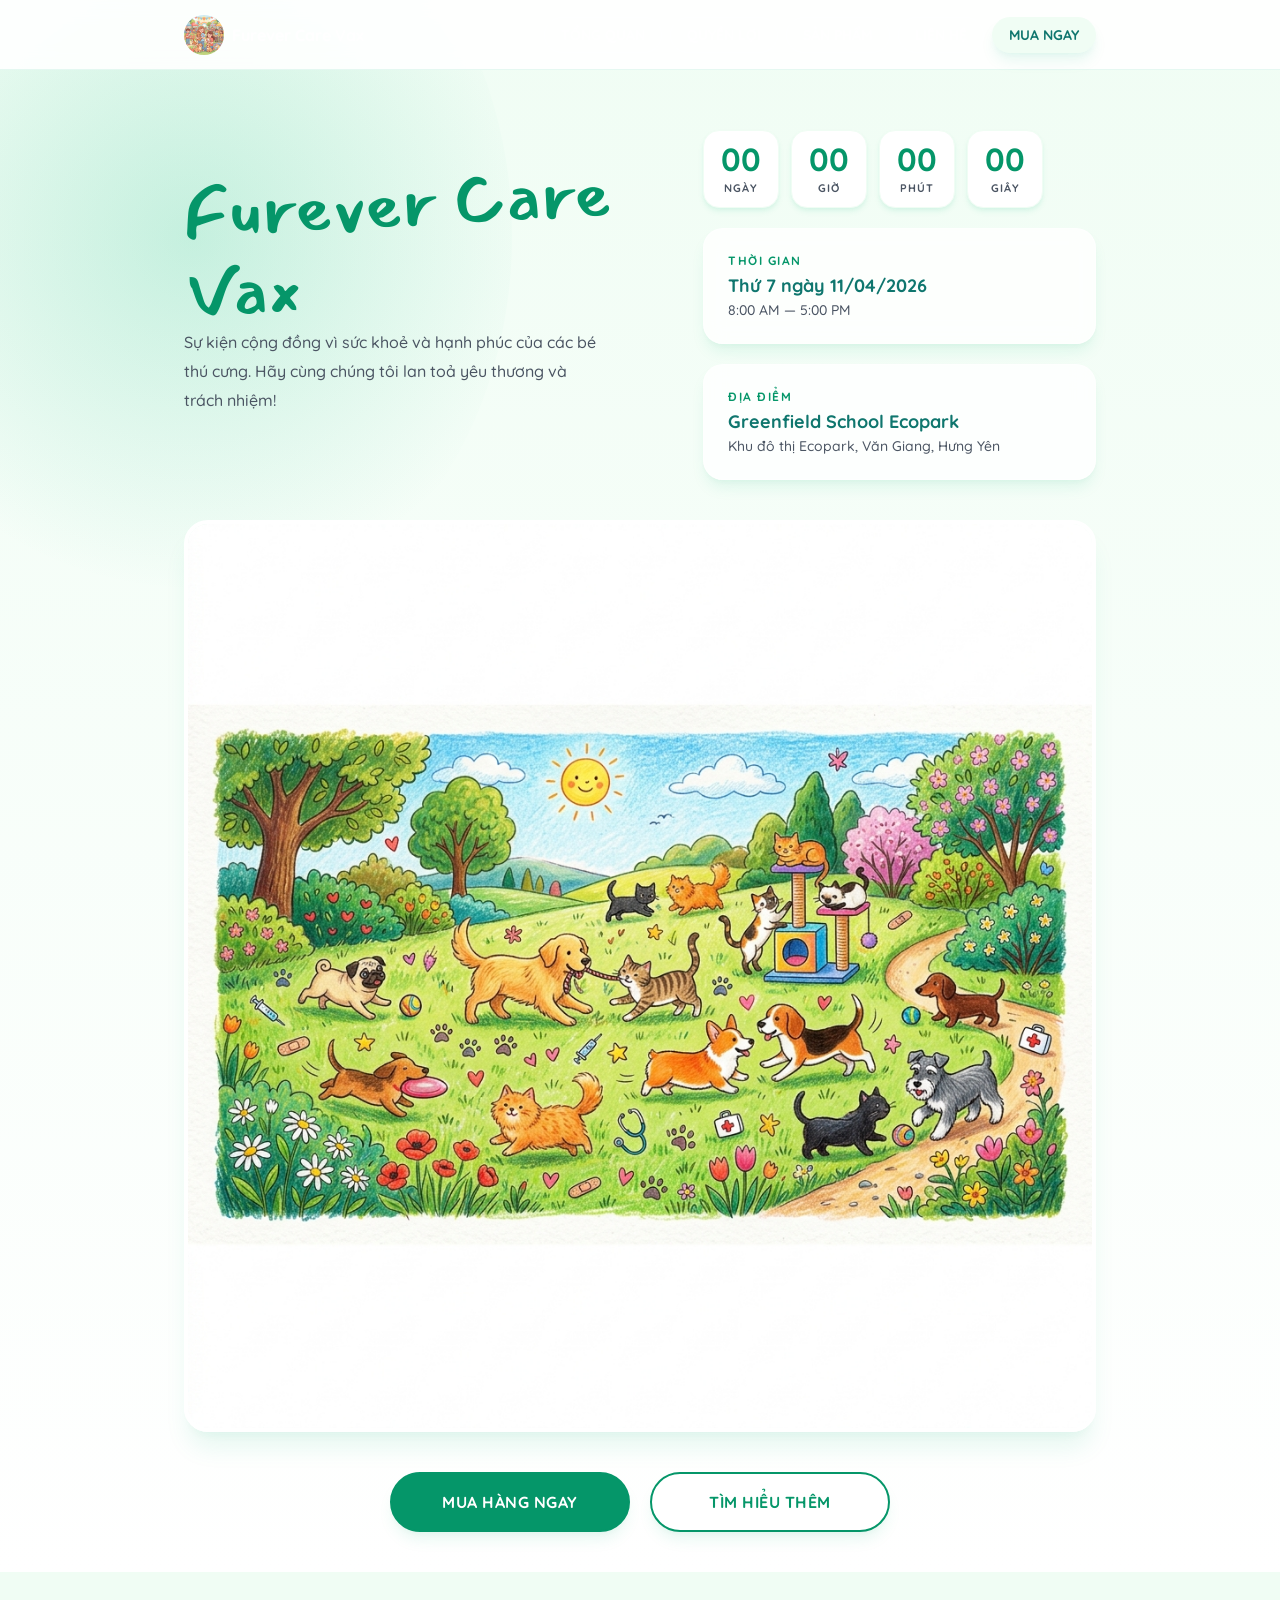
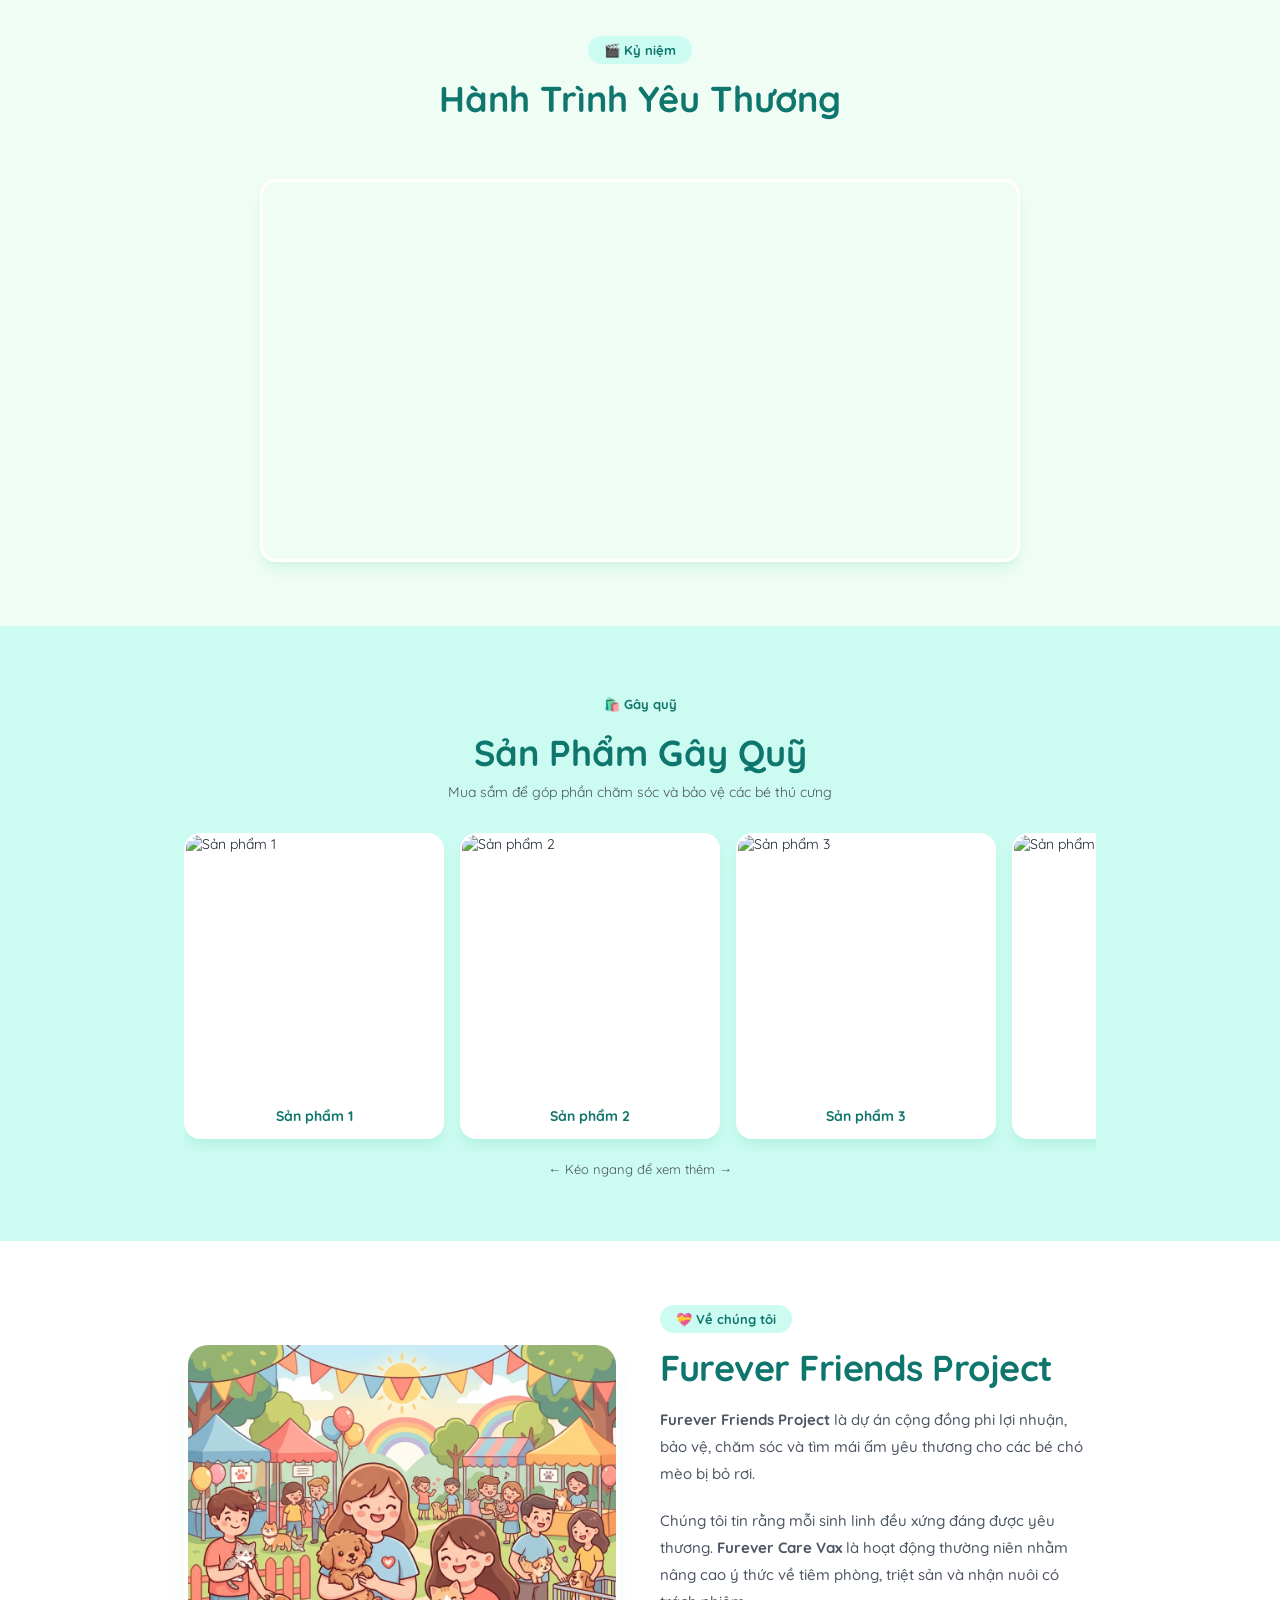
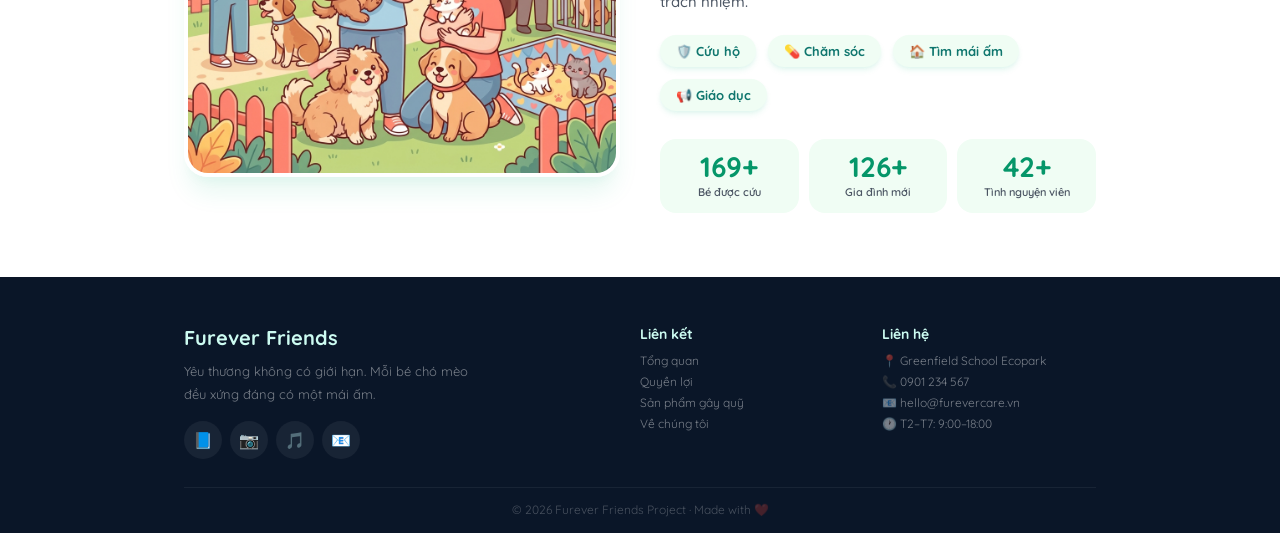
==== index.html @ eb68026f "0.1" ====
<!DOCTYPE html>
<html lang="vi">

<head>
  <meta charset="UTF-8">
  <meta name="viewport" content="width=device-width, initial-scale=1.0">
  <title>Furever Care Vax 🐾 Tiêm phòng miễn phí</title>
  <meta name="description"
    content="Furever Care Vax — Sự kiện tiêm phòng miễn phí, tư vấn sức khoẻ và tìm mái ấm cho thú cưng.">
  <link rel="icon"
    href="data:image/svg+xml,<svg xmlns=%22http://www.w3.org/2000/svg%22 viewBox=%220 0 100 100%22><text y=%22.9em%22 font-size=%2290%22>🐾</text></svg>">
  <link rel="stylesheet" href="style.css">
</head>

<body>

  <!-- ========== NAVBAR ========== -->
  <nav class="navbar" id="navbar">
    <div class="container">
      <a href="#" class="nav-brand">
        <img src="images/about_illustration.png" alt="Logo">
        <span>Furever Care Vax</span>
      </a>
      <div class="nav-links" id="navLinks">
        <a href="#overview" class="nav-link">TỔNG QUAN</a>
        <a href="#benefits" class="nav-link">QUYỀN LỢI</a>
        <a href="#products" class="nav-link">SẢN PHẨM</a>
        <a href="#footer" class="nav-link">LIÊN HỆ</a>
        <a href="#" class="nav-link cta" target="_blank">MUA NGAY</a>
      </div>
      <button class="menu-btn" id="menuBtn" aria-label="Menu">
        <span></span><span></span><span></span>
      </button>
    </div>
  </nav>

  <!-- ========== HERO ========== -->
  <section class="hero" id="home">
    <div class="container">
      <div class="hero-grid">
        <!-- Trái: Tiêu đề -->
        <div class="hero-left reveal">
          <h1><span class="mansalva">Furever Care Vax</span></h1>
          <p>Sự kiện cộng đồng vì sức khoẻ và hạnh phúc của các bé thú cưng. Hãy cùng chúng tôi lan toả yêu thương và
            trách nhiệm!</p>
        </div>

        <!-- Phải: Countdown & Info -->
        <div class="hero-right reveal reveal-d1">
          <!-- Countdown -->
          <div class="countdown" id="countdown">
            <div class="cd-item">
              <div class="cd-num" id="cd-days">00</div>
              <div class="cd-label">Ngày</div>
            </div>
            <div class="cd-item">
              <div class="cd-num" id="cd-hours">00</div>
              <div class="cd-label">Giờ</div>
            </div>
            <div class="cd-item">
              <div class="cd-num" id="cd-mins">00</div>
              <div class="cd-label">Phút</div>
            </div>
            <div class="cd-item">
              <div class="cd-num" id="cd-secs">00</div>
              <div class="cd-label">Giây</div>
            </div>
          </div>

          <!-- Info Boxes -->
          <div class="info-box">
            <div class="info-label">THỜI GIAN</div>
            <div class="info-value">Thứ 7 ngày 11/04/2026</div>
            <div class="info-sub">8:00 AM — 5:00 PM</div>
          </div>
          <div class="info-box">
            <div class="info-label">ĐỊA ĐIỂM</div>
            <div class="info-value">Greenfield School Ecopark</div>
            <div class="info-sub">Khu đô thị Ecopark, Văn Giang, Hưng Yên</div>
          </div>
        </div>
      </div>

      <!-- Illustration Vẽ Tay -->
      <div class="hero-illustration reveal reveal-d2">
        <img src="images/hero_illustration.png" alt="Chó mèo chơi đùa">
      </div>

      <!-- CTA Buttons -->
      <div class="hero-cta reveal reveal-d3">
        <a href="#products" class="oval-btn primary">MUA HÀNG NGAY</a>
        <a href="#about" class="oval-btn outline">TÌM HIỂU THÊM</a>
      </div>
    </div>
  </section>



  <!-- ========== VIDEO ========== -->
  <section class="section video-section" id="video">
    <div class="container text-center">
      <span class="section-label reveal">🎬 Kỷ niệm</span>
      <h2 class="section-title reveal">Hành Trình Yêu Thương</h2>
      <p class="section-sub reveal">Những khoảnh khắc đáng nhớ từ các sự kiện trước</p>
      <div class="video-wrap reveal">
        <video src="index.mp4" autoplay muted loop playsinline></video>
      </div>
    </div>
  </section>

  <!-- ========== SẢN PHẨM GÂY QUỸ ========== -->
  <section class="products-section" id="products">
    <div class="container">
      <div class="text-center">
        <span class="section-label reveal">🛍️ Gây quỹ</span>
        <h2 class="section-title reveal">Sản Phẩm Gây Quỹ</h2>
        <p class="section-sub reveal">Mua sắm để góp phần chăm sóc và bảo vệ các
          bé thú cưng</p>
      </div>

      <div class="products-track reveal" id="productsTrack">
        <div class="product-card">
          <img src="anh1.png" alt="Sản phẩm 1" loading="lazy">
          <div class="pc-name">Sản phẩm 1</div>
        </div>
        <div class="product-card">
          <img src="anh2.png" alt="Sản phẩm 2" loading="lazy">
          <div class="pc-name">Sản phẩm 2</div>
        </div>
        <div class="product-card">
          <img src="anh3.png" alt="Sản phẩm 3" loading="lazy">
          <div class="pc-name">Sản phẩm 3</div>
        </div>
        <div class="product-card">
          <img src="anh4.png" alt="Sản phẩm 4" loading="lazy">
          <div class="pc-name">Sản phẩm 4</div>
        </div>
        <div class="product-card">
          <img src="anh4.jpg" alt="Sản phẩm 5" loading="lazy">
          <div class="pc-name">Sản phẩm 5</div>
        </div>
      </div>
      <p class="scroll-hint reveal">← Kéo ngang để xem thêm →</p>
    </div>
  </section>

  <!-- ========== ABOUT ========== -->
  <section class="about-section" id="about">
    <div class="container">
      <div class="about-grid">
        <div class="about-img reveal">
          <img src="images/about_illustration.png" alt="Furever Friends Project">
        </div>
        <div class="about-text">
          <span class="section-label reveal">💝 Về chúng tôi</span>
          <h2 class="reveal">Furever Friends Project</h2>
          <p class="reveal"><strong>Furever Friends Project</strong> là dự án cộng đồng phi lợi nhuận, bảo vệ, chăm sóc
            và tìm mái ấm yêu thương cho các bé chó mèo bị bỏ rơi.</p>
          <p class="reveal">Chúng tôi tin rằng mỗi sinh linh đều xứng đáng được yêu thương. <strong>Furever Care
              Vax</strong> là hoạt động thường niên nhằm nâng cao ý thức về tiêm phòng, triệt sản và nhận nuôi có trách
            nhiệm.</p>
          <div class="pillars reveal">
            <span class="pill">🛡️ Cứu hộ</span>
            <span class="pill">💊 Chăm sóc</span>
            <span class="pill">🏠 Tìm mái ấm</span>
            <span class="pill">📢 Giáo dục</span>
          </div>
          <div class="stats-row reveal">
            <div class="stat-box">
              <div class="stat-num" data-target="200">0</div>
              <div class="stat-lbl">Bé được cứu</div>
            </div>
            <div class="stat-box">
              <div class="stat-num" data-target="150">0</div>
              <div class="stat-lbl">Gia đình mới</div>
            </div>
            <div class="stat-box">
              <div class="stat-num" data-target="50">0</div>
              <div class="stat-lbl">Tình nguyện viên</div>
            </div>
          </div>
        </div>
      </div>
    </div>
  </section>

  <!-- ========== FOOTER ========== -->
  <footer class="footer" id="footer">
    <div class="container">
      <div class="footer-grid">
        <div class="footer-brand">
          <h3>Furever Friends</h3>
          <p>Yêu thương không có giới hạn. Mỗi bé chó mèo đều xứng đáng có một mái ấm.</p>
          <div class="footer-social">
            <a href="#" aria-label="Facebook">📘</a>
            <a href="#" aria-label="Instagram">📷</a>
            <a href="#" aria-label="TikTok">🎵</a>
            <a href="#" aria-label="Email">📧</a>
          </div>
        </div>
        <div class="footer-col">
          <h4>Liên kết</h4>
          <a href="#overview">Tổng quan</a>
          <a href="#benefits">Quyền lợi</a>
          <a href="#products">Sản phẩm gây quỹ</a>
          <a href="#about">Về chúng tôi</a>
        </div>
        <div class="footer-col">
          <h4>Liên hệ</h4>
          <a href="#">📍 Greenfield School Ecopark</a>
          <a href="#">📞 0901 234 567</a>
          <a href="#">📧 hello@furevercare.vn</a>
          <a href="#">🕐 T2–T7: 9:00–18:00</a>
        </div>
      </div>
      <div class="footer-bottom">
        © 2026 Furever Friends Project · Made with ❤️
      </div>
    </div>
  </footer>

  <script src="script.js"></script>
</body>

</html>
---- style.css ----
/* ============================================================
   FUREVER CARE VAX — NẮNG V Style
   Dark navy navbar, light blue hero, hand-drawn feel
   Based exactly on DESIGN.md tokens
   ============================================================ */

@import url('https://fonts.googleapis.com/css2?family=Quicksand:wght@400;500;600;700&family=Mansalva&display=swap');

:root {
  --primary: #059669; /* Xanh ngọc đậm hơn để chữ trắng dễ đọc tuyệt đối */
  --primary-hover: #047857;
  --accent: #10b981; /* Xanh tươi cho các chi tiết phụ */
  --secondary: #0f766e; /* Xanh cổ vịt đậm làm điểm nhấn */
  --secondary-dark: #042f2e;
  --bg: #ffffff;
  --bg-light: #f0fdf4; /* Xanh lá cực nhạt cho nền */
  --bg-blue: #ccfbf1;
  --text: #1f2937;
  --text-muted: #4b5563;
  --yellow: #f59e0b; /* Màu vàng cam tạo điểm nhấn dễ thương */
  --green: #10b981;
  --font: 'Quicksand', sans-serif;
  --font-display: 'Mansalva', cursive;
  --shadow-sm: 0 4px 6px -1px rgba(16, 185, 129, 0.1), 0 2px 4px -1px rgba(16, 185, 129, 0.06);
  --shadow: 0 10px 15px -3px rgba(16, 185, 129, 0.1), 0 4px 6px -2px rgba(16, 185, 129, 0.05);
  --shadow-lg: 0 20px 25px -5px rgba(16, 185, 129, 0.1), 0 10px 10px -5px rgba(16, 185, 129, 0.04);
  --radius-pill: 100px;
  --radius-btn: 16px;
  --navbar-h: 70px;
}

*, *::before, *::after { margin: 0; padding: 0; box-sizing: border-box; }
html { scroll-behavior: smooth; }
body {
  font-family: var(--font);
  font-size: 14px;
  color: var(--text);
  background: var(--bg);
  overflow-x: hidden;
  -webkit-font-smoothing: antialiased;
}
a { text-decoration: none; color: inherit; }
img { max-width: 100%; display: block; }
ul { list-style: none; }
h1,h2,h3,h4 { font-family: var(--font); font-weight: 700; }

.container { max-width: 960px; margin: 0 auto; padding: 0 24px; }
.text-center { text-align: center; }

/* Reveal */
.reveal {
  opacity: 0;
  transform: translateY(40px);
  transition: opacity 0.7s ease, transform 0.7s ease;
}
.reveal.visible { opacity: 1; transform: translateY(0); }
.reveal-d1 { transition-delay: 0.1s; }
.reveal-d2 { transition-delay: 0.2s; }
.reveal-d3 { transition-delay: 0.3s; }

/* ============================================================
   NAVBAR — Dark navy blue, exact NẮNG V style
   ============================================================ */
.navbar {
  position: fixed;
  top: 0; left: 0; right: 0;
  z-index: 100;
  height: var(--navbar-h);
  background: rgba(255, 255, 255, 0.9);
  backdrop-filter: blur(10px);
  -webkit-backdrop-filter: blur(10px);
  border-bottom: 1px solid rgba(16, 185, 129, 0.1);
  transition: all 0.3s ease;
}
.navbar.scrolled { 
  box-shadow: var(--shadow-lg); 
  height: 60px;
  background: rgba(255, 255, 255, 0.95);
}
.nav-brand span {
  font-weight: 700;
  font-size: 18px;
  color: var(--secondary);
}
.nav-link {
  font-weight: 700;
  font-size: 14px;
  color: var(--text-muted);
  padding: 8px 16px;
  border-radius: var(--radius-pill);
  border: 1px solid transparent;
  transition: all 0.2s;
  background: transparent;
}
.nav-link:hover {
  color: var(--primary);
  background: var(--bg-light);
}
.nav-link.cta {
  background: var(--primary);
  color: #fff;
  border-color: var(--primary);
  font-weight: 700;
  box-shadow: var(--shadow-sm);
}
.nav-link.cta:hover {
  background: var(--primary-hover);
  transform: translateY(-2px);
  color: #fff;
}
.navbar .container {
  display: flex;
  align-items: center;
  justify-content: space-between;
  height: 100%;
}
.nav-brand {
  display: flex;
  align-items: center;
  gap: 8px;
}
.nav-brand img {
  width: 40px;
  height: 40px;
  border-radius: 50%;
  object-fit: cover;
}
.nav-brand span {
  font-weight: 700;
  font-size: 16px;
  color: #fff;
}
.nav-links {
  display: flex;
  align-items: center;
  gap: 8px;
}
.nav-link {
  font-weight: 600;
  font-size: 14px;
  color: #fff;
  padding: 8px 16px;
  border-radius: var(--radius-pill);
  border: 1px solid rgba(255,255,255,0.3);
  transition: all 0.2s;
  background: transparent;
}
.nav-link:hover {
  background: rgba(255,255,255,0.15);
  border-color: rgba(255,255,255,0.5);
}
.nav-link.cta {
  background: var(--bg-light);
  color: var(--secondary);
  border-color: var(--bg-light);
  font-weight: 700;
  box-shadow: var(--shadow);
}
.nav-link.cta:hover {
  background: #fff;
  transform: translateY(-2px);
}
.menu-btn {
  display: none;
  background: none;
  border: none;
  cursor: pointer;
  padding: 8px;
  flex-direction: column;
  gap: 5px;
}
.menu-btn span {
  width: 22px; height: 2px;
  background: #fff;
  border-radius: 2px;
  transition: 0.3s;
}
.menu-btn.open span:nth-child(1) { transform: rotate(45deg) translate(5px,5px); }
.menu-btn.open span:nth-child(2) { opacity: 0; }
.menu-btn.open span:nth-child(3) { transform: rotate(-45deg) translate(5px,-5px); }

/* ============================================================
   HERO — Light blue gradient, NẮNG V layout
   ============================================================ */
.hero {
  padding-top: calc(var(--navbar-h) + 40px);
  background: linear-gradient(180deg, var(--bg-light) 0%, var(--bg) 100%);
  position: relative;
  overflow: hidden;
}
.hero::before {
  content: '';
  position: absolute;
  top: -10%; left: -10%; width: 50%; height: 50%;
  background: radial-gradient(circle, rgba(16, 185, 129, 0.2) 0%, rgba(255,255,255,0) 70%);
  border-radius: 50%;
  z-index: 0;
}
.hero-grid {
  display: grid;
  grid-template-columns: 1.2fr 1fr;
  gap: 48px;
  align-items: center;
  padding: 20px 0 40px;
  position: relative;
  z-index: 1;
}
.hero-left h1 {
  font-size: 56px;
  font-weight: 800;
  color: var(--secondary);
  line-height: 1.1;
  margin-bottom: 16px;
  letter-spacing: -1px;
}
.hero-left h1 span.mansalva {
  font-family: var(--font-display);
  font-size: 72px;
  font-weight: 400;
  color: var(--primary);
  display: block;
  margin-bottom: -10px;
  transform: rotate(-3deg);
}
.hero-left p {
  font-size: 16px;
  color: var(--text-muted);
  line-height: 1.8;
  margin-bottom: 32px;
  font-weight: 500;
  max-width: 90%;
}

/* Countdown */
.countdown {
  display: flex;
  gap: 12px;
}
.cd-item {
  text-align: center;
  background: #fff;
  border-radius: 16px;
  padding: 12px 16px;
  box-shadow: var(--shadow-sm);
  border: 1px solid var(--bg-light);
  min-width: 76px;
}
.cd-num {
  font-size: 32px;
  font-weight: 800;
  color: var(--primary);
  line-height: 1;
}
.cd-label {
  font-size: 11px;
  color: var(--text-muted);
  font-weight: 700;
  text-transform: uppercase;
  margin-top: 6px;
  letter-spacing: 1px;
}

/* Info boxes */
.hero-right {
  display: flex;
  flex-direction: column;
  gap: 20px;
}
.info-box {
  background: rgba(255, 255, 255, 0.8);
  backdrop-filter: blur(10px);
  border: 1px solid rgba(255, 255, 255, 0.5);
  border-radius: 20px;
  padding: 24px;
  box-shadow: var(--shadow);
  transition: transform 0.3s cubic-bezier(0.4, 0, 0.2, 1), box-shadow 0.3s;
}
.info-box:hover { 
  transform: translateY(-4px); 
  box-shadow: var(--shadow-lg);
}
.info-box .info-label {
  font-size: 12px;
  font-weight: 800;
  color: var(--primary);
  text-transform: uppercase;
  letter-spacing: 1.5px;
  margin-bottom: 6px;
  display: flex;
  align-items: center;
  gap: 6px;
}
.info-box .info-value {
  font-size: 18px;
  font-weight: 800;
  color: var(--secondary);
}
.info-box .info-sub {
  font-size: 14px;
  color: var(--text-muted);
  margin-top: 4px;
  font-weight: 500;
}

/* Hero illustration */
.hero-illustration {
  width: 100%;
  margin-top: 0px;
  position: relative;
  z-index: 2;
}
.hero-illustration img {
  width: 100%;
  border-radius: 24px;
  box-shadow: var(--shadow-lg);
  border: 4px solid #fff;
}

/* CTA Buttons */
.hero-cta {
  display: flex;
  justify-content: center;
  gap: 20px;
  padding: 40px 0;
  position: relative;
  z-index: 3;
}
.oval-btn {
  display: inline-flex;
  align-items: center;
  justify-content: center;
  padding: 18px 48px;
  font-family: var(--font);
  font-weight: 800;
  font-size: 16px;
  letter-spacing: 0.5px;
  border-radius: var(--radius-pill);
  border: 2px solid var(--primary);
  cursor: pointer;
  transition: all 0.3s cubic-bezier(0.4, 0, 0.2, 1);
  box-shadow: var(--shadow);
  min-width: 240px;
}
.oval-btn.primary {
  background: var(--primary);
  color: #fff;
}
.oval-btn.primary:hover {
  background: var(--primary-hover);
  border-color: var(--primary-hover);
  transform: translateY(-4px);
  box-shadow: 0 15px 25px -5px rgba(16, 185, 129, 0.3);
}
.oval-btn.outline {
  background: #fff;
  color: var(--primary);
}
.oval-btn.outline:hover {
  background: var(--bg-light);
  transform: translateY(-4px);
  box-shadow: var(--shadow-lg);
}

/* ============================================================
   DESCRIPTION — Dark blue block with text
   ============================================================ */
.desc-section {
  background: var(--secondary);
  padding: 64px 0;
}
.desc-section .container {
  max-width: 760px;
}
.desc-section p {
  color: #fff;
  font-size: 14px;
  line-height: 1.8;
  text-align: center;
  margin-bottom: 20px;
}
.desc-section p:last-child { margin-bottom: 0; }

/* ============================================================
   VIDEO
   ============================================================ */
.video-section {
  background: var(--bg-light);
  padding: 64px 0;
}
.section-label {
  display: inline-block;
  background: var(--bg-blue);
  color: var(--secondary);
  font-weight: 700;
  font-size: 13px;
  padding: 6px 16px;
  border-radius: var(--radius-pill);
  margin-bottom: 12px;
}
.section-title {
  font-size: 36px;
  color: var(--secondary);
  margin-bottom: 8px;
}
.section-sub {
  font-size: 14px;
  color: var(--text-muted);
  max-width: 480px;
  margin: 0 auto 32px;
}
.video-wrap {
  max-width: 760px;
  margin: 0 auto;
  border-radius: var(--radius-btn);
  overflow: hidden;
  box-shadow: var(--shadow);
  border: 3px solid #fff;
}
.video-wrap video { width: 100%; display: block; }

/* ============================================================
   PRODUCTS — Horizontal scroll
   ============================================================ */
.products-section {
  background: var(--bg-blue);
  padding: 64px 0;
}
.products-track {
  display: flex;
  gap: 16px;
  overflow-x: auto;
  scroll-snap-type: x mandatory;
  -webkit-overflow-scrolling: touch;
  padding-bottom: 12px;
  cursor: grab;
}
.products-track:active { cursor: grabbing; }
.products-track::-webkit-scrollbar { height: 5px; }
.products-track::-webkit-scrollbar-track { background: transparent; }
.products-track::-webkit-scrollbar-thumb { background: var(--secondary); border-radius: 10px; }
.product-card {
  flex: 0 0 260px;
  scroll-snap-align: start;
  border-radius: var(--radius-btn);
  overflow: hidden;
  background: #fff;
  border: 2px solid #fff;
  box-shadow: var(--shadow);
  transition: transform 0.3s, box-shadow 0.3s;
}
.product-card:hover {
  transform: translateY(-6px);
  box-shadow: 0 12px 30px rgba(0,0,0,0.15);
}
.product-card img {
  width: 100%;
  height: 260px;
  object-fit: cover;
}
.product-card .pc-name {
  padding: 12px;
  font-weight: 700;
  font-size: 14px;
  color: var(--secondary);
  text-align: center;
}
.scroll-hint {
  text-align: center;
  margin-top: 10px;
  font-size: 13px;
  color: var(--text-muted);
}



/* ============================================================
   ABOUT
   ============================================================ */
.about-section {
  background: var(--bg);
  padding: 64px 0;
}
.about-grid {
  display: grid;
  grid-template-columns: 1fr 1fr;
  gap: 40px;
  align-items: center;
}
.about-img img {
  border-radius: 24px;
  box-shadow: var(--shadow-lg);
  border: 4px solid #fff;
}
.about-text h2 {
  font-size: 36px;
  font-weight: 800;
  color: var(--secondary);
  margin-bottom: 16px;
  letter-spacing: -0.5px;
}
.about-text p {
  font-size: 15px;
  color: var(--text-muted);
  margin-bottom: 20px;
  line-height: 1.8;
  font-weight: 500;
}
.pillars {
  display: flex;
  gap: 12px;
  flex-wrap: wrap;
  margin-bottom: 28px;
}
.pill {
  background: var(--bg-light);
  color: var(--secondary);
  font-weight: 700;
  font-size: 13px;
  padding: 8px 16px;
  border-radius: var(--radius-pill);
  box-shadow: var(--shadow-sm);
}
.stats-row {
  display: grid;
  grid-template-columns: repeat(3, 1fr);
  gap: 10px;
}
.stat-box {
  text-align: center;
  background: var(--bg-light);
  padding: 14px 8px;
  border-radius: var(--radius-btn);
}
.stat-num {
  font-size: 28px;
  font-weight: 800;
  color: var(--primary);
  line-height: 1;
}
.stat-lbl {
  font-size: 11px;
  color: var(--text-muted);
  font-weight: 600;
  margin-top: 4px;
}

/* ============================================================
   FOOTER — Dark blue
   ============================================================ */
.footer {
  background: #0a1628;
  color: #fff;
  padding: 48px 0 16px;
}
.footer-grid {
  display: grid;
  grid-template-columns: 2fr 1fr 1fr;
  gap: 28px;
  margin-bottom: 28px;
}
.footer-brand h3 {
  font-size: 20px;
  color: var(--bg-blue);
  margin-bottom: 10px;
}
.footer-brand p {
  font-size: 13px;
  color: rgba(255,255,255,0.45);
  line-height: 1.8;
  max-width: 300px;
}
.footer-social {
  display: flex;
  gap: 8px;
  margin-top: 14px;
}
.footer-social a {
  width: 38px; height: 38px;
  border-radius: 50%;
  background: rgba(255,255,255,0.06);
  display: flex;
  align-items: center;
  justify-content: center;
  font-size: 16px;
  transition: 0.2s;
}
.footer-social a:hover {
  background: var(--primary);
  transform: translateY(-3px);
}
.footer-col h4 {
  font-size: 14px;
  margin-bottom: 10px;
  color: var(--bg-blue);
}
.footer-col a {
  display: block;
  font-size: 12px;
  color: rgba(255,255,255,0.45);
  margin-bottom: 6px;
  transition: color 0.2s;
}
.footer-col a:hover { color: var(--primary); }
.footer-bottom {
  border-top: 1px solid rgba(255,255,255,0.06);
  padding-top: 14px;
  text-align: center;
  font-size: 12px;
  color: rgba(255,255,255,0.25);
}

/* ============================================================
   RESPONSIVE
   ============================================================ */
@media (max-width: 768px) {
  .hero-grid { grid-template-columns: 1fr; text-align: center; }
  .hero-right { align-items: center; }
  .countdown { justify-content: center; }
  .hero-cta { flex-direction: column; align-items: center; }
  .oval-btn { min-width: 260px; }

  .nav-links {
    position: fixed;
    top: var(--navbar-h);
    left: 0; right: 0; bottom: 0;
    background: var(--secondary);
    flex-direction: column;
    padding: 32px 24px;
    gap: 12px;
    transform: translateX(100%);
    transition: transform 0.3s;
    z-index: 99;
  }
  .nav-links.open { transform: translateX(0); }
  .nav-link { width: 100%; text-align: center; font-size: 16px; }
  .menu-btn { display: flex; }

  .section-title { font-size: 28px; }
  .hero-left h1 { font-size: 32px; }
  .about-grid { grid-template-columns: 1fr; }
  .about-img { order: -1; }
  .about-img img { max-width: 340px; margin: 0 auto; }
  .footer-grid { grid-template-columns: 1fr; }
  .product-card { flex: 0 0 220px; }
  .product-card img { height: 220px; }
}

@media (max-width: 480px) {
  .hero-left h1 { font-size: 28px; }
  .cd-num { font-size: 28px; }
  .oval-btn { padding: 14px 24px; font-size: 14px; min-width: 200px; }
}

::-webkit-scrollbar { width: 5px; }
::-webkit-scrollbar-track { background: var(--bg); }
::-webkit-scrollbar-thumb { background: var(--secondary); border-radius: 10px; }
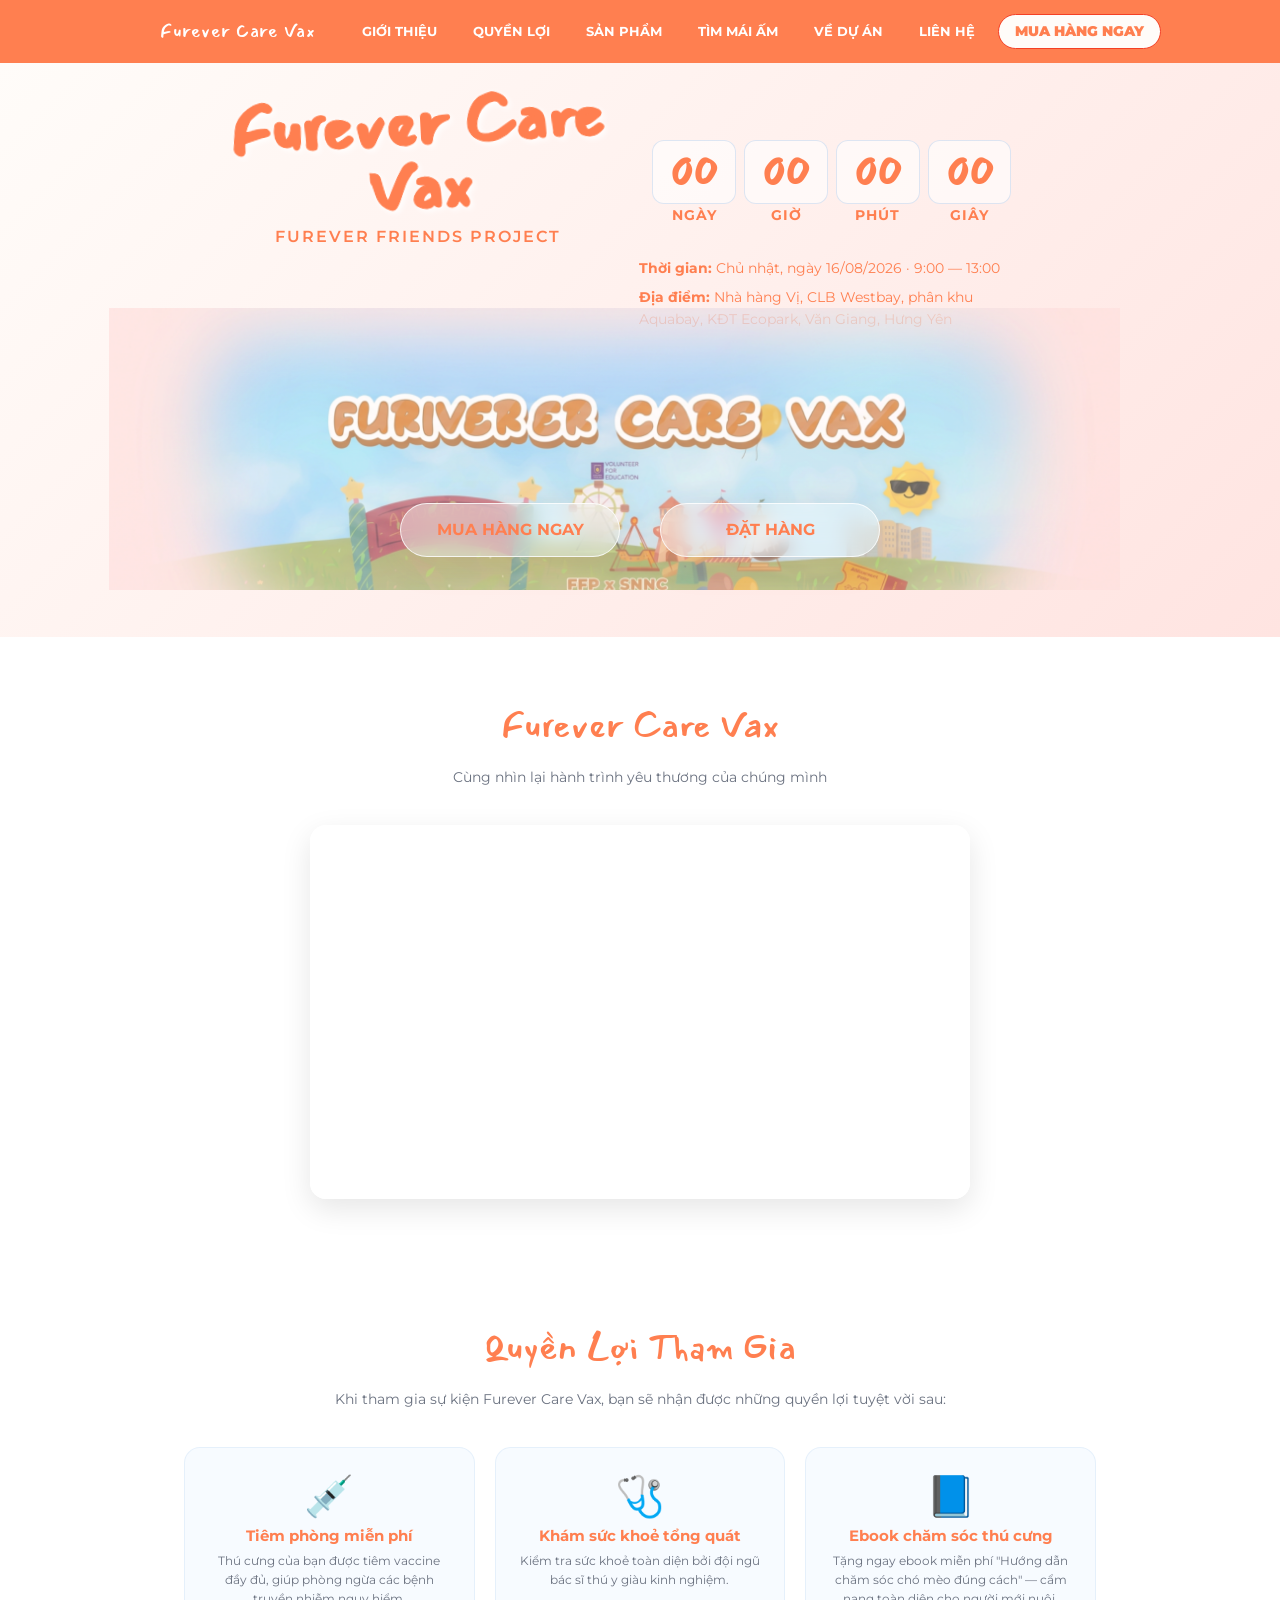
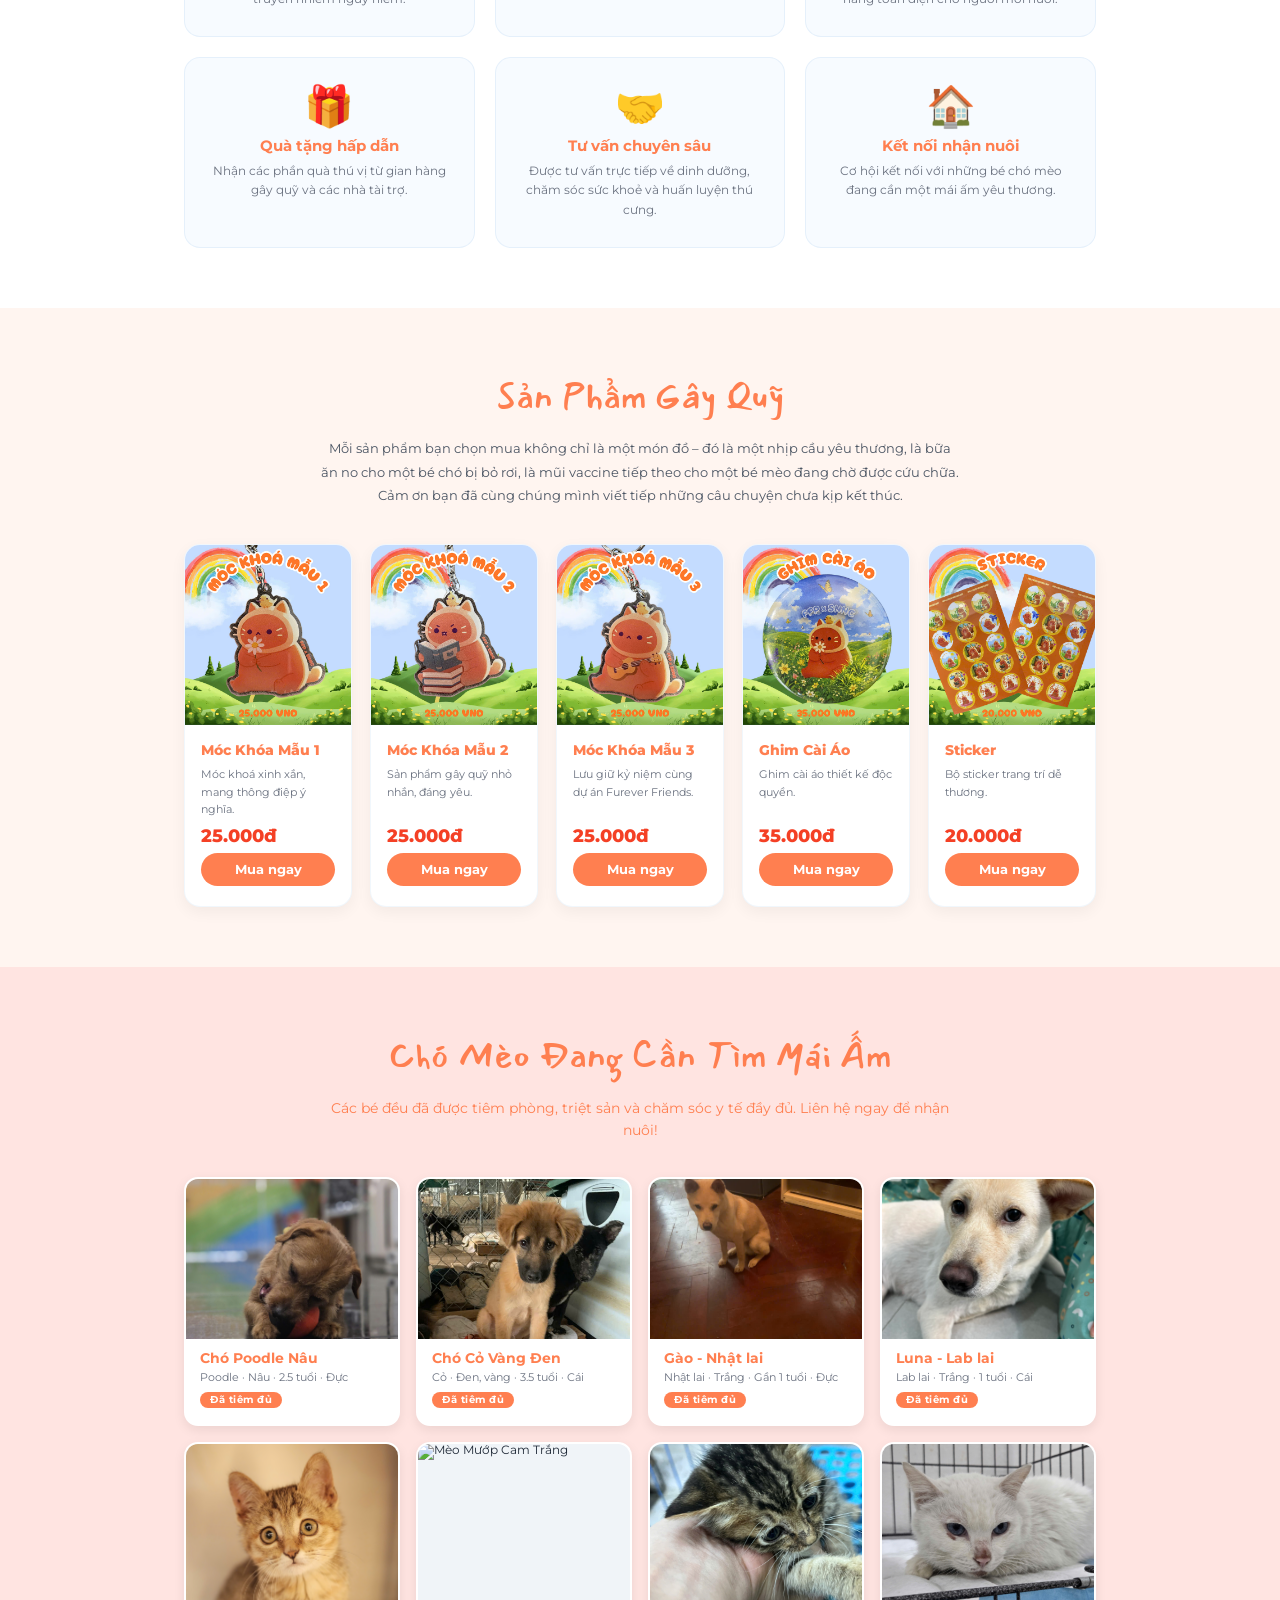
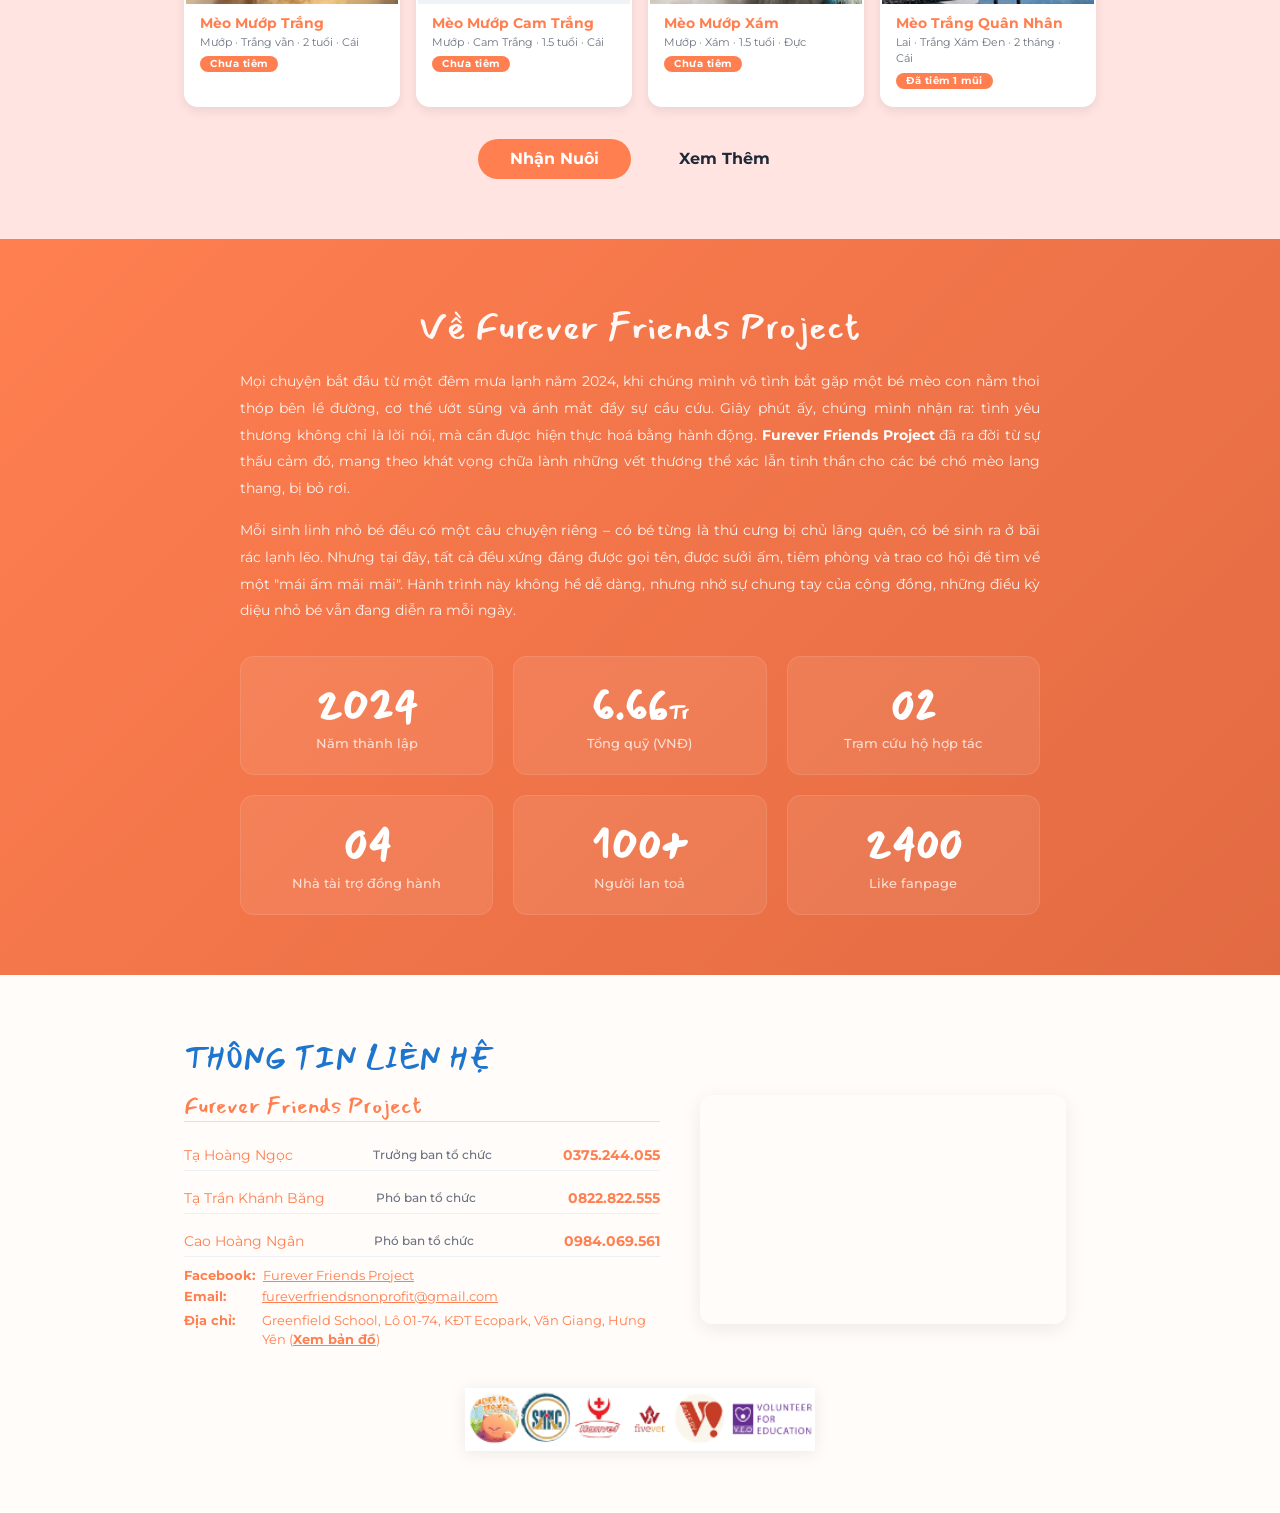
==== commit 85d60bba: "Initial commit" ====
--- a/index.html
+++ b/index.html
@@ -3,221 +3,363 @@
 
 <head>
   <meta charset="UTF-8">
-  <meta name="viewport" content="width=device-width, initial-scale=1.0">
-  <title>Furever Care Vax 🐾 Tiêm phòng miễn phí</title>
+  <meta name="viewport" content="width=960,user-scalable=no,initial-scale=1.0">
+  <title>Furever Care Vax 🐾 — Furever Friends Project</title>
   <meta name="description"
-    content="Furever Care Vax — Sự kiện tiêm phòng miễn phí, tư vấn sức khoẻ và tìm mái ấm cho thú cưng.">
+    content="Furever Care Vax — Sự kiện tiêm phòng, triệt sản miễn phí cho chó mèo, do Furever Friends Project tổ chức.">
   <link rel="icon"
     href="data:image/svg+xml,<svg xmlns=%22http://www.w3.org/2000/svg%22 viewBox=%220 0 100 100%22><text y=%22.9em%22 font-size=%2290%22>🐾</text></svg>">
+  <link rel="preconnect" href="https://fonts.googleapis.com" crossorigin>
+  <link rel="preconnect" href="https://fonts.gstatic.com" crossorigin>
+  <link href="https://fonts.googleapis.com/css2?family=Mansalva&family=Montserrat:wght@400;600;700;800;900&display=swap"
+    rel="stylesheet">
   <link rel="stylesheet" href="style.css">
 </head>
 
 <body>
 
-  <!-- ========== NAVBAR ========== -->
-  <nav class="navbar" id="navbar">
-    <div class="container">
-      <a href="#" class="nav-brand">
-        <img src="images/about_illustration.png" alt="Logo">
-        <span>Furever Care Vax</span>
-      </a>
-      <div class="nav-links" id="navLinks">
-        <a href="#overview" class="nav-link">TỔNG QUAN</a>
-        <a href="#benefits" class="nav-link">QUYỀN LỢI</a>
-        <a href="#products" class="nav-link">SẢN PHẨM</a>
-        <a href="#footer" class="nav-link">LIÊN HỆ</a>
-        <a href="#" class="nav-link cta" target="_blank">MUA NGAY</a>
-      </div>
-      <button class="menu-btn" id="menuBtn" aria-label="Menu">
-        <span></span><span></span><span></span>
-      </button>
-    </div>
-  </nav>
-
-  <!-- ========== HERO ========== -->
-  <section class="hero" id="home">
-    <div class="container">
-      <div class="hero-grid">
-        <!-- Trái: Tiêu đề -->
-        <div class="hero-left reveal">
-          <h1><span class="mansalva">Furever Care Vax</span></h1>
-          <p>Sự kiện cộng đồng vì sức khoẻ và hạnh phúc của các bé thú cưng. Hãy cùng chúng tôi lan toả yêu thương và
-            trách nhiệm!</p>
-        </div>
-
-        <!-- Phải: Countdown & Info -->
-        <div class="hero-right reveal reveal-d1">
-          <!-- Countdown -->
-          <div class="countdown" id="countdown">
-            <div class="cd-item">
-              <div class="cd-num" id="cd-days">00</div>
-              <div class="cd-label">Ngày</div>
-            </div>
-            <div class="cd-item">
-              <div class="cd-num" id="cd-hours">00</div>
-              <div class="cd-label">Giờ</div>
-            </div>
-            <div class="cd-item">
-              <div class="cd-num" id="cd-mins">00</div>
-              <div class="cd-label">Phút</div>
-            </div>
-            <div class="cd-item">
-              <div class="cd-num" id="cd-secs">00</div>
-              <div class="cd-label">Giây</div>
-            </div>
-          </div>
-
-          <!-- Info Boxes -->
-          <div class="info-box">
-            <div class="info-label">THỜI GIAN</div>
-            <div class="info-value">Thứ 7 ngày 11/04/2026</div>
-            <div class="info-sub">8:00 AM — 5:00 PM</div>
-          </div>
-          <div class="info-box">
-            <div class="info-label">ĐỊA ĐIỂM</div>
-            <div class="info-value">Greenfield School Ecopark</div>
-            <div class="info-sub">Khu đô thị Ecopark, Văn Giang, Hưng Yên</div>
-          </div>
-        </div>
-      </div>
-
-      <!-- Illustration Vẽ Tay -->
-      <div class="hero-illustration reveal reveal-d2">
-        <img src="images/hero_illustration.png" alt="Chó mèo chơi đùa">
-      </div>
-
-      <!-- CTA Buttons -->
-      <div class="hero-cta reveal reveal-d3">
-        <a href="#products" class="oval-btn primary">MUA HÀNG NGAY</a>
-        <a href="#about" class="oval-btn outline">TÌM HIỂU THÊM</a>
-      </div>
-    </div>
-  </section>
-
-
-
-  <!-- ========== VIDEO ========== -->
-  <section class="section video-section" id="video">
-    <div class="container text-center">
-      <span class="section-label reveal">🎬 Kỷ niệm</span>
-      <h2 class="section-title reveal">Hành Trình Yêu Thương</h2>
-      <p class="section-sub reveal">Những khoảnh khắc đáng nhớ từ các sự kiện trước</p>
-      <div class="video-wrap reveal">
-        <video src="index.mp4" autoplay muted loop playsinline></video>
-      </div>
-    </div>
-  </section>
-
-  <!-- ========== SẢN PHẨM GÂY QUỸ ========== -->
-  <section class="products-section" id="products">
-    <div class="container">
-      <div class="text-center">
-        <span class="section-label reveal">🛍️ Gây quỹ</span>
-        <h2 class="section-title reveal">Sản Phẩm Gây Quỹ</h2>
-        <p class="section-sub reveal">Mua sắm để góp phần chăm sóc và bảo vệ các
-          bé thú cưng</p>
-      </div>
-
-      <div class="products-track reveal" id="productsTrack">
-        <div class="product-card">
-          <img src="anh1.png" alt="Sản phẩm 1" loading="lazy">
-          <div class="pc-name">Sản phẩm 1</div>
-        </div>
-        <div class="product-card">
-          <img src="anh2.png" alt="Sản phẩm 2" loading="lazy">
-          <div class="pc-name">Sản phẩm 2</div>
-        </div>
-        <div class="product-card">
-          <img src="anh3.png" alt="Sản phẩm 3" loading="lazy">
-          <div class="pc-name">Sản phẩm 3</div>
-        </div>
-        <div class="product-card">
-          <img src="anh4.png" alt="Sản phẩm 4" loading="lazy">
-          <div class="pc-name">Sản phẩm 4</div>
-        </div>
-        <div class="product-card">
-          <img src="anh4.jpg" alt="Sản phẩm 5" loading="lazy">
-          <div class="pc-name">Sản phẩm 5</div>
-        </div>
-      </div>
-      <p class="scroll-hint reveal">← Kéo ngang để xem thêm →</p>
-    </div>
-  </section>
-
-  <!-- ========== ABOUT ========== -->
-  <section class="about-section" id="about">
-    <div class="container">
-      <div class="about-grid">
-        <div class="about-img reveal">
-          <img src="images/about_illustration.png" alt="Furever Friends Project">
-        </div>
-        <div class="about-text">
-          <span class="section-label reveal">💝 Về chúng tôi</span>
-          <h2 class="reveal">Furever Friends Project</h2>
-          <p class="reveal"><strong>Furever Friends Project</strong> là dự án cộng đồng phi lợi nhuận, bảo vệ, chăm sóc
-            và tìm mái ấm yêu thương cho các bé chó mèo bị bỏ rơi.</p>
-          <p class="reveal">Chúng tôi tin rằng mỗi sinh linh đều xứng đáng được yêu thương. <strong>Furever Care
-              Vax</strong> là hoạt động thường niên nhằm nâng cao ý thức về tiêm phòng, triệt sản và nhận nuôi có trách
-            nhiệm.</p>
-          <div class="pillars reveal">
-            <span class="pill">🛡️ Cứu hộ</span>
-            <span class="pill">💊 Chăm sóc</span>
-            <span class="pill">🏠 Tìm mái ấm</span>
-            <span class="pill">📢 Giáo dục</span>
-          </div>
-          <div class="stats-row reveal">
-            <div class="stat-box">
-              <div class="stat-num" data-target="200">0</div>
-              <div class="stat-lbl">Bé được cứu</div>
-            </div>
-            <div class="stat-box">
-              <div class="stat-num" data-target="150">0</div>
-              <div class="stat-lbl">Gia đình mới</div>
-            </div>
-            <div class="stat-box">
-              <div class="stat-num" data-target="50">0</div>
-              <div class="stat-lbl">Tình nguyện viên</div>
-            </div>
-          </div>
-        </div>
-      </div>
-    </div>
-  </section>
-
-  <!-- ========== FOOTER ========== -->
-  <footer class="footer" id="footer">
-    <div class="container">
-      <div class="footer-grid">
-        <div class="footer-brand">
-          <h3>Furever Friends</h3>
-          <p>Yêu thương không có giới hạn. Mỗi bé chó mèo đều xứng đáng có một mái ấm.</p>
-          <div class="footer-social">
-            <a href="#" aria-label="Facebook">📘</a>
-            <a href="#" aria-label="Instagram">📷</a>
-            <a href="#" aria-label="TikTok">🎵</a>
-            <a href="#" aria-label="Email">📧</a>
-          </div>
-        </div>
-        <div class="footer-col">
-          <h4>Liên kết</h4>
-          <a href="#overview">Tổng quan</a>
-          <a href="#benefits">Quyền lợi</a>
-          <a href="#products">Sản phẩm gây quỹ</a>
-          <a href="#about">Về chúng tôi</a>
-        </div>
-        <div class="footer-col">
-          <h4>Liên hệ</h4>
-          <a href="#">📍 Greenfield School Ecopark</a>
-          <a href="#">📞 0901 234 567</a>
-          <a href="#">📧 hello@furevercare.vn</a>
-          <a href="#">🕐 T2–T7: 9:00–18:00</a>
-        </div>
-      </div>
-      <div class="footer-bottom">
-        © 2026 Furever Friends Project · Made with ❤️
-      </div>
-    </div>
-  </footer>
+  <div class="ladi-wraper" data-padding-top-id="NAVBAR" data-scroll-padding-top="63" style="padding-top:63px;">
+
+    <!-- ====== NAVBAR ====== -->
+    <div id="NAVBAR" class="ladi-section" style="width:100%;top:0;left:0;position:fixed;z-index:90000050;">
+      <div class="ladi-section-background"></div>
+      <div class="ladi-container">
+        <a href="#HOME" class="logo-group" data-action="true">
+          <span class="logo-text">Furever Care Vax</span>
+        </a>
+        <a href="#VIDEO" class="nav-btn">GIỚI THIỆU</a>
+        <a href="#QUYENLOI" class="nav-btn">QUYỀN LỢI</a>
+        <a href="#SANPHAM" class="nav-btn">SẢN PHẨM</a>
+        <a href="#TIMMAIAM" class="nav-btn">TÌM MÁI ẤM</a>
+        <a href="#VECTOI" class="nav-btn">VỀ DỰ ÁN</a>
+        <a href="#LIENHE" class="nav-btn">LIÊN HỆ</a>
+        <a href="https://forms.gle/86DB6jtntTqRsetR7" target="_blank" class="nav-btn btn-datve">MUA HÀNG NGAY</a>
+        <div class="hamburger" id="hamburger">
+          <span></span><span></span><span></span>
+        </div>
+      </div>
+    </div>
+
+    <!-- Mobile dropdown -->
+    <div class="mobile-dropdown" id="mobileDropdown">
+      <a href="#VIDEO" class="mob-link">GIỚI THIỆU</a>
+      <a href="#QUYENLOI" class="mob-link">QUYỀN LỢI</a>
+      <a href="#SANPHAM" class="mob-link">SẢN PHẨM</a>
+      <a href="#TIMMAIAM" class="mob-link">TÌM MÁI ẤM</a>
+      <a href="#VECTOI" class="mob-link">VỀ DỰ ÁN</a>
+      <a href="#LIENHE" class="mob-link">LIÊN HỆ</a>
+      <a href="https://forms.gle/86DB6jtntTqRsetR7" target="_blank" class="mob-link cta">MUA HÀNG NGAY</a>
+    </div>
+
+    <!-- ====== TASK 1: Furever Care Vax (Tổng quan, thời gian, địa điểm) ====== -->
+    <div id="HOME" class="ladi-section">
+      <div class="ladi-section-background"></div>
+      <div class="ladi-container">
+
+        <!-- Background decoration giống Form.html -->
+        <div class="hero-bg-circle"></div>
+
+        <!-- Tiêu đề chính: Furever Care Vax (chữ to Mansalva) -->
+        <div class="hero-title-box">
+          <h1 class="hero-title-main">Furever Care Vax</h1>
+          <p class="hero-subtitle">Furever Friends Project</p>
+        </div>
+
+
+        <!-- COUNTDOWN - giống Form.html -->
+        <div class="countdown-group">
+          <div class="countdown-box" id="countdown">
+            <div class="cd-item"><span class="cd-num" id="cd-days">00</span></div>
+            <div class="cd-item"><span class="cd-num" id="cd-hours">00</span></div>
+            <div class="cd-item"><span class="cd-num" id="cd-mins">00</span></div>
+            <div class="cd-item"><span class="cd-num" id="cd-secs">00</span></div>
+          </div>
+          <div class="cd-labels">
+            <span>NGÀY</span><span>GIỜ</span><span>PHÚT</span><span>GIÂY</span>
+          </div>
+        </div>
+
+        <!-- Thông tin thời gian - địa điểm -->
+        <div class="hero-info">
+          <p><strong>Thời gian:</strong> Chủ nhật, ngày 16/08/2026 · 9:00 — 13:00</p>
+          <p><strong>Địa điểm:</strong> Nhà hàng Vị, CLB Westbay, phân khu Aquabay, KĐT Ecopark, Văn Giang, Hưng Yên</p>
+        </div>
+
+        <!-- Ảnh nền Bgr.png phía sau 2 nút (giống Form.html có ảnh nền sau nút) -->
+        <div class="btn-bgr-bg"></div>
+
+        <!-- 2 nút Mua Hàng Ngay + Đặt Hàng (giống Layout Form.html) -->
+        <a href="https://forms.gle/86DB6jtntTqRsetR7" target="_blank" class="btn-datve-chinh">MUA HÀNG NGAY</a>
+        <a href="https://forms.gle/2smcLdeye2Zicr8T9" target="_blank" class="btn-datve-chinh btn-order-hang">ĐẶT
+          HÀNG</a>
+
+      </div>
+    </div>
+
+    <!-- ====== VIDEO: 1 ô ở đoạn đầu ====== -->
+    <div id="VIDEO" class="ladi-section">
+      <div class="ladi-section-background"></div>
+      <div class="ladi-container">
+        <h2 class="section-title-mansalva">Furever Care Vax</h2>
+        <p class="section-subtitle">Cùng nhìn lại hành trình yêu thương của chúng mình</p>
+        <div class="video-wrapper">
+          <div class="video-box">
+            <iframe src="https://www.youtube.com/embed/VnmfjLrX7Iw" 
+              title="YouTube video player" frameborder="0" 
+              allow="accelerometer; autoplay; clipboard-write; encrypted-media; gyroscope; picture-in-picture" 
+              allowfullscreen 
+              style="position:absolute; top:0; left:0; width:100%; height:100%; border-radius:12px;">
+            </iframe>
+          </div>
+        </div>
+      </div>
+    </div>
+
+    <!-- ====== TASK 2: Quyền lợi tham gia ====== -->
+    <div id="QUYENLOI" class="ladi-section">
+      <div class="ladi-section-background"></div>
+      <div class="ladi-container">
+        <h2 class="section-title-mansalva">Quyền Lợi Tham Gia</h2>
+        <p class="section-subtitle">Khi tham gia sự kiện Furever Care Vax, bạn sẽ nhận được những quyền lợi tuyệt vời
+          sau:</p>
+
+        <div class="quyenloi-grid">
+          <div class="ql-card">
+            <div class="ql-icon">💉</div>
+            <h3 class="ql-title">Tiêm phòng miễn phí</h3>
+            <p class="ql-desc">Thú cưng của bạn được tiêm vaccine đầy đủ, giúp phòng ngừa các bệnh truyền nhiễm nguy
+              hiểm.</p>
+          </div>
+          <div class="ql-card">
+            <div class="ql-icon">🩺</div>
+            <h3 class="ql-title">Khám sức khoẻ tổng quát</h3>
+            <p class="ql-desc">Kiểm tra sức khoẻ toàn diện bởi đội ngũ bác sĩ thú y giàu kinh nghiệm.</p>
+          </div>
+          <div class="ql-card">
+            <div class="ql-icon">📘</div>
+            <h3 class="ql-title">Ebook chăm sóc thú cưng</h3>
+            <p class="ql-desc">Tặng ngay ebook miễn phí "Hướng dẫn chăm sóc chó mèo đúng cách" — cẩm nang toàn diện cho
+              người mới nuôi.</p>
+          </div>
+          <div class="ql-card">
+            <div class="ql-icon">🎁</div>
+            <h3 class="ql-title">Quà tặng hấp dẫn</h3>
+            <p class="ql-desc">Nhận các phần quà thú vị từ gian hàng gây quỹ và các nhà tài trợ.</p>
+          </div>
+          <div class="ql-card">
+            <div class="ql-icon">🤝</div>
+            <h3 class="ql-title">Tư vấn chuyên sâu</h3>
+            <p class="ql-desc">Được tư vấn trực tiếp về dinh dưỡng, chăm sóc sức khoẻ và huấn luyện thú cưng.</p>
+          </div>
+          <div class="ql-card">
+            <div class="ql-icon">🏠</div>
+            <h3 class="ql-title">Kết nối nhận nuôi</h3>
+            <p class="ql-desc">Cơ hội kết nối với những bé chó mèo đang cần một mái ấm yêu thương.</p>
+          </div>
+        </div>
+      </div>
+    </div>
+
+    <!-- ====== SẢN PHẨM GÂY QUỸ ====== -->
+    <div id="SANPHAM" class="ladi-section">
+      <div class="ladi-section-background"></div>
+      <div class="ladi-container">
+        <h2 class="section-title-mansalva">Sản Phẩm Gây Quỹ</h2>
+        <p class="section-subtitle">Mỗi sản phẩm bạn chọn mua không chỉ là một món đồ – đó là một nhịp cầu yêu thương,
+          là bữa ăn no cho một bé chó bị bỏ rơi, là mũi vaccine tiếp theo cho một bé mèo đang chờ được cứu chữa. Cảm ơn
+          bạn đã cùng chúng mình viết tiếp những câu chuyện chưa kịp kết thúc.</p>
+
+        <div class="sanpham-grid">
+          <div class="sp-card">
+            <div class="sp-img-box">
+              <img src="images/SP1.jpg" alt="Móc Khóa Mẫu 1" class="sp-img">
+            </div>
+            <div class="sp-card-body">
+              <h3 class="sp-name">Móc Khóa Mẫu 1</h3>
+              <p class="sp-desc">Móc khoá xinh xắn, mang thông điệp ý nghĩa.</p>
+              <span class="sp-price">25.000đ</span>
+              <a href="https://forms.gle/2smcLdeye2Zicr8T9" target="_blank" class="sp-cta">Mua ngay</a>
+            </div>
+          </div>
+          <div class="sp-card">
+            <div class="sp-img-box">
+              <img src="images/SP2.jpg" alt="Móc Khóa Mẫu 2" class="sp-img">
+            </div>
+            <div class="sp-card-body">
+              <h3 class="sp-name">Móc Khóa Mẫu 2</h3>
+              <p class="sp-desc">Sản phẩm gây quỹ nhỏ nhắn, đáng yêu.</p>
+              <span class="sp-price">25.000đ</span>
+              <a href="https://forms.gle/2smcLdeye2Zicr8T9" target="_blank" class="sp-cta">Mua ngay</a>
+            </div>
+          </div>
+          <div class="sp-card">
+            <div class="sp-img-box">
+              <img src="images/SP3.jpg" alt="Móc Khóa Mẫu 3" class="sp-img">
+            </div>
+            <div class="sp-card-body">
+              <h3 class="sp-name">Móc Khóa Mẫu 3</h3>
+              <p class="sp-desc">Lưu giữ kỷ niệm cùng dự án Furever Friends.</p>
+              <span class="sp-price">25.000đ</span>
+              <a href="https://forms.gle/2smcLdeye2Zicr8T9" target="_blank" class="sp-cta">Mua ngay</a>
+            </div>
+          </div>
+          <div class="sp-card">
+            <div class="sp-img-box">
+              <img src="images/SP4.jpg" alt="Ghim Cài Áo" class="sp-img">
+            </div>
+            <div class="sp-card-body">
+              <h3 class="sp-name">Ghim Cài Áo</h3>
+              <p class="sp-desc">Ghim cài áo thiết kế độc quyền.</p>
+              <span class="sp-price">35.000đ</span>
+              <a href="https://forms.gle/2smcLdeye2Zicr8T9" target="_blank" class="sp-cta">Mua ngay</a>
+            </div>
+          </div>
+          <div class="sp-card">
+            <div class="sp-img-box">
+              <img src="images/SP5.jpg" alt="Sticker" class="sp-img">
+            </div>
+            <div class="sp-card-body">
+              <h3 class="sp-name">Sticker</h3>
+              <p class="sp-desc">Bộ sticker trang trí dễ thương.</p>
+              <span class="sp-price">20.000đ</span>
+              <a href="https://forms.gle/2smcLdeye2Zicr8T9" target="_blank" class="sp-cta">Mua ngay</a>
+            </div>
+          </div>
+        </div>
+      </div>
+    </div>
+
+    <!-- ====== TASK 3: Chó mèo đang cần tìm mái ấm ====== -->
+    <div id="TIMMAIAM" class="ladi-section">
+      <div class="ladi-section-background"></div>
+      <div class="ladi-container">
+        <h2 class="section-title-mansalva">Chó Mèo Đang Cần Tìm Mái Ấm</h2>
+        <p class="section-subtitle">Các bé đều đã được tiêm phòng, triệt sản và chăm sóc y tế đầy đủ. Liên hệ ngay để
+          nhận nuôi!</p>
+
+        <div class="pets-grid" id="petsGrid"></div>
+
+        <div style="display: flex; justify-content: center; gap: 16px; margin-top: 32px;">
+          <a href="https://docs.google.com/forms/d/e/1FAIpQLSdR829RHv1itct95EOBRgDzFONX62Sv4fswLiMeBX1JWrWO5w/viewform?usp=send_form"
+            target="_blank" class="sp-cta" style="padding: 12px 32px; font-size: 16px;">Nhận Nuôi</a>
+          <a href="https://docs.google.com/spreadsheets/d/1pa7KD_HrrqiQBmZ-H9iY7ZXqvT3SLjs-EFmIU4TPxNY/edit?gid=2142829373#gid=2142829373"
+            target="_blank" class="sp-cta"
+            style="padding: 12px 32px; font-size: 16px; background: transparent; color: var(--primary); border: 2px solid var(--primary);">Xem
+            Thêm</a>
+        </div>
+      </div>
+    </div>
+
+    <!-- ====== TASK 4: Về Furever Friends Project ====== -->
+    <div id="VECTOI" class="ladi-section">
+      <div class="ladi-section-background"></div>
+      <div class="ladi-container">
+        <h2 class="section-title-mansalva" style="color:rgba(255,255,255,0.95);">Về Furever Friends Project</h2>
+
+        <div class="about-content">
+          <div class="about-text">
+            <p>Mọi chuyện bắt đầu từ một đêm mưa lạnh năm 2024, khi chúng mình vô tình bắt gặp một bé mèo con nằm thoi
+              thóp bên lề đường, cơ thể ướt sũng và ánh mắt đầy sự cầu cứu. Giây phút ấy, chúng mình nhận ra: tình yêu
+              thương không chỉ là lời nói, mà cần được hiện thực hoá bằng hành động. <strong>Furever Friends
+                Project</strong> đã ra đời từ sự thấu cảm đó, mang theo khát vọng chữa lành những vết thương thể xác lẫn
+              tinh thần cho các bé chó mèo lang thang, bị bỏ rơi.</p>
+            <p>Mỗi sinh linh nhỏ bé đều có một câu chuyện riêng – có bé từng là thú cưng bị chủ lãng quên, có bé sinh ra
+              ở bãi rác lạnh lẽo. Nhưng tại đây, tất cả đều xứng đáng được gọi tên, được sưởi ấm, tiêm phòng và trao cơ
+              hội để tìm về một "mái ấm mãi mãi". Hành trình này không hề dễ dàng, nhưng nhờ sự chung tay của cộng đồng,
+              những điều kỳ diệu nhỏ bé vẫn đang diễn ra mỗi ngày.</p>
+          </div>
+
+          <div class="about-stats">
+            <div class="about-stat-item">
+              <span class="about-stat-num">2024</span>
+              <span class="about-stat-lbl">Năm thành lập</span>
+            </div>
+            <div class="about-stat-item">
+              <span class="about-stat-num">6.66<span style="font-size:20px">Tr</span></span>
+              <span class="about-stat-lbl">Tổng quỹ (VNĐ)</span>
+            </div>
+            <div class="about-stat-item">
+              <span class="about-stat-num">02</span>
+              <span class="about-stat-lbl">Trạm cứu hộ hợp tác</span>
+            </div>
+            <div class="about-stat-item">
+              <span class="about-stat-num">04</span>
+              <span class="about-stat-lbl">Nhà tài trợ đồng hành</span>
+            </div>
+            <div class="about-stat-item">
+              <span class="about-stat-num">100+</span>
+              <span class="about-stat-lbl">Người lan toả</span>
+            </div>
+            <div class="about-stat-item">
+              <span class="about-stat-num">2400</span>
+              <span class="about-stat-lbl">Like fanpage</span>
+            </div>
+          </div>
+        </div>
+      </div>
+    </div>
+
+    <!-- ====== TASK 5: Thông tin liên hệ ====== -->
+    <div id="LIENHE" class="ladi-section">
+      <div class="ladi-section-background"></div>
+      <div class="ladi-container">
+        <h2 class="section-title-mansalva" style="font-size:30px;color:#1D75CD;text-align:left;">THÔNG TIN LIÊN HỆ</h2>
+
+        <div class="contact-layout">
+          <div class="contact-left">
+            <h3 class="contact-org-name">Furever Friends Project</h3>
+            <div class="contact-line"></div>
+
+            <div class="contact-person">
+              <span class="cp-name"><strong>Tạ Hoàng Ngọc</strong></span>
+              <span class="cp-role">Trưởng ban tổ chức</span>
+              <a href="tel:0375244055" class="cp-phone">0375.244.055</a>
+            </div>
+            <div class="contact-person">
+              <span class="cp-name"><strong>Tạ Trần Khánh Băng</strong></span>
+              <span class="cp-role">Phó ban tổ chức</span>
+              <a href="tel:0822822555" class="cp-phone">0822.822.555</a>
+            </div>
+            <div class="contact-person">
+              <span class="cp-name"><strong>Cao Hoàng Ngân</strong></span>
+              <span class="cp-role">Phó ban tổ chức</span>
+              <a href="tel:0984069561" class="cp-phone">0984.069.561</a>
+            </div>
+
+            <div class="contact-row">
+              <span class="contact-label">Facebook:</span>
+              <a href="https://www.facebook.com/share/1abiMZXQon/?mibextid=wwXIfr" target="_blank"
+                class="contact-link">Furever Friends Project</a>
+            </div>
+            <div class="contact-row">
+              <span class="contact-label">Email:</span>
+              <a href="mailto:fureverfriendsnonprofit@gmail.com"
+                class="contact-link">fureverfriendsnonprofit@gmail.com</a>
+            </div>
+            <div class="contact-row">
+              <span class="contact-label">Địa chỉ:</span>
+              <span class="contact-text">Greenfield School, Lô 01-74, KĐT Ecopark, Văn Giang, Hưng Yên (<a
+                  href="https://maps.app.goo.gl/L2q5T82XnoViYhaW6?g_st=ic" target="_blank"
+                  style="color:#ff7f50;text-decoration:underline;font-weight:bold;">Xem bản đồ</a>)</span>
+            </div>
+          </div>
+          <div class="contact-right">
+            <iframe
+              src="https://www.google.com/maps/embed?pb=!1m18!1m12!1m3!1d3725.439837946458!2d105.92093337457354!3d20.974998980660896!2m3!1f0!2f0!3f0!3m2!1i1024!2i768!4f13.1!3m3!1m2!1s0x3135af1fd0faafd7%3A0xf1ee2a20f71c529b!2sGreenfield%20School!5e0!3m2!1sen!2s!4v1773727110188"
+              width="366" height="229" style="border:0;" allowfullscreen="" loading="lazy"
+              referrerpolicy="no-referrer-when-downgrade"></iframe>
+          </div>
+        </div>
+
+        <!-- ====== FOOTER LOGO ====== -->
+        <div class="footer-logo-section" style="padding-top: 30px; padding-bottom: 0;">
+          <img src="images/LOGO.png" alt="Furever Friends Project Logo" class="footer-logo">
+        </div>
+
+      </div>
+    </div>
+
+  </div>
 
   <script src="script.js"></script>
 </body>
--- a/style.css
+++ b/style.css
@@ -1,656 +1,290 @@
 /* ============================================================
-   FUREVER CARE VAX — NẮNG V Style
-   Dark navy navbar, light blue hero, hand-drawn feel
-   Based exactly on DESIGN.md tokens
+   FUREVER CARE VAX — Style giống Form.html (Ladipage)
+   Font: Mansalva + Montserrat | Màu xanh #ff7f50
    ============================================================ */
 
-@import url('https://fonts.googleapis.com/css2?family=Quicksand:wght@400;500;600;700&family=Mansalva&display=swap');
-
-:root {
-  --primary: #059669; /* Xanh ngọc đậm hơn để chữ trắng dễ đọc tuyệt đối */
-  --primary-hover: #047857;
-  --accent: #10b981; /* Xanh tươi cho các chi tiết phụ */
-  --secondary: #0f766e; /* Xanh cổ vịt đậm làm điểm nhấn */
-  --secondary-dark: #042f2e;
-  --bg: #ffffff;
-  --bg-light: #f0fdf4; /* Xanh lá cực nhạt cho nền */
-  --bg-blue: #ccfbf1;
-  --text: #1f2937;
-  --text-muted: #4b5563;
-  --yellow: #f59e0b; /* Màu vàng cam tạo điểm nhấn dễ thương */
-  --green: #10b981;
-  --font: 'Quicksand', sans-serif;
-  --font-display: 'Mansalva', cursive;
-  --shadow-sm: 0 4px 6px -1px rgba(16, 185, 129, 0.1), 0 2px 4px -1px rgba(16, 185, 129, 0.06);
-  --shadow: 0 10px 15px -3px rgba(16, 185, 129, 0.1), 0 4px 6px -2px rgba(16, 185, 129, 0.05);
-  --shadow-lg: 0 20px 25px -5px rgba(16, 185, 129, 0.1), 0 10px 10px -5px rgba(16, 185, 129, 0.04);
-  --radius-pill: 100px;
-  --radius-btn: 16px;
-  --navbar-h: 70px;
-}
-
-*, *::before, *::after { margin: 0; padding: 0; box-sizing: border-box; }
-html { scroll-behavior: smooth; }
-body {
-  font-family: var(--font);
-  font-size: 14px;
-  color: var(--text);
-  background: var(--bg);
-  overflow-x: hidden;
-  -webkit-font-smoothing: antialiased;
-}
-a { text-decoration: none; color: inherit; }
-img { max-width: 100%; display: block; }
-ul { list-style: none; }
-h1,h2,h3,h4 { font-family: var(--font); font-weight: 700; }
-
-.container { max-width: 960px; margin: 0 auto; padding: 0 24px; }
-.text-center { text-align: center; }
-
-/* Reveal */
-.reveal {
-  opacity: 0;
-  transform: translateY(40px);
-  transition: opacity 0.7s ease, transform 0.7s ease;
-}
-.reveal.visible { opacity: 1; transform: translateY(0); }
-.reveal-d1 { transition-delay: 0.1s; }
-.reveal-d2 { transition-delay: 0.2s; }
-.reveal-d3 { transition-delay: 0.3s; }
+*,*::before,*::after{margin:0;padding:0;border:0;outline:0;font-size:100%;font:inherit;vertical-align:baseline;box-sizing:border-box;-webkit-font-smoothing:antialiased;-moz-osx-font-smoothing:grayscale}
+body{line-height:1;font-family:'Montserrat',sans-serif;font-size:12px;color:#1f2937;background:#fff}
+a{text-decoration:none;color:inherit}
+ol,ul{list-style:none}
+
+/* LADIPAGE */
+.ladi-wraper{width:100%;min-height:100%;overflow:hidden}
+.ladi-container{position:relative;margin:0 auto;height:100%}
+.ladi-section{margin:0 auto;position:relative}
+.ladi-section-background{position:absolute;width:100%;height:100%;top:0;left:0;pointer-events:none;overflow:hidden}
+
+@media (min-width:768px){.ladi-section .ladi-container{width:960px}}
+@media (max-width:767px){.ladi-section .ladi-container{width:420px}}
+
+/* ===== NAVBAR ===== */
+#NAVBAR{height:62.8px}
+#NAVBAR>.ladi-section-background{background-color:#ff7f50}
+#NAVBAR .ladi-container{display:flex;align-items:center;justify-content:flex-start;gap:10px;padding:0;max-width:960px;margin:0 auto;height:100%;position:relative}
+
+.logo-group{display:flex;align-items:center;gap:6px;cursor:pointer;margin-right:24px;white-space:nowrap}
+.logo-text{font-family:'Mansalva',cursive;font-size:18px;color:#fff;letter-spacing:0.5px;line-height:1}
+
+.nav-btn{font-family:'Montserrat',sans-serif;font-weight:700;font-size:13px;color:#fff;padding:7px 12px;border-radius:100px;border:1px solid transparent;transition:all 0.2s;background:transparent;white-space:nowrap;text-decoration:none;line-height:1.4}
+.nav-btn:hover{background:rgba(255,255,255,0.15);border-color:rgba(255,255,255,0.3)}
+.nav-btn.btn-datve{background:#fffcf9;color:#ff7f50;border-color:rgb(244,64,37);margin-left:auto;font-weight:900;font-size:14px;padding:7px 16px}
+.nav-btn.btn-datve:hover{background:#fff}
+
+/* Hamburger */
+.hamburger{display:none;flex-direction:column;gap:5px;cursor:pointer;background:none;border:none;padding:8px;position:absolute;right:16px;top:50%;transform:translateY(-50%);z-index:100}
+.hamburger span{width:28px;height:3px;background:#fff;border-radius:3px;transition:0.3s}
+.hamburger.open span:nth-child(1){transform:rotate(45deg) translate(6px,6px)}
+.hamburger.open span:nth-child(2){opacity:0}
+.hamburger.open span:nth-child(3){transform:rotate(-45deg) translate(6px,-6px)}
+
+.mobile-dropdown{display:none;position:fixed;top:62.8px;left:0;right:0;background:#e26a42;z-index:90000040;flex-direction:column;padding:16px 20px;gap:8px;transform:translateX(100%);transition:transform 0.3s ease}
+.mobile-dropdown.open{transform:translateX(0);display:flex}
+.mob-link{font-family:'Montserrat',sans-serif;font-weight:600;font-size:14px;color:#fff;padding:10px 14px;border-radius:8px;border:1px solid rgba(255,255,255,0.1);text-align:center;transition:0.2s}
+.mob-link:hover{background:rgba(255,255,255,0.1)}
+.mob-link.cta{background:rgba(255,255,255,0.15);color:#fff;font-weight:700;border-color:rgb(244,64,37)}
+
+/* ===== HOME - Task 1 ===== */
+#HOME{height:573.8px}
+#HOME>.ladi-section-background{background-image:linear-gradient(135deg, #fffcf9, #ffe4e1, #fff5f0);background-size:200% 200%;animation:dreamyBg 10s ease infinite}
+
+.hero-bg-circle{position:absolute;width:1011px;height:282px;top:291.8px;left:-51px;pointer-events:none}
+
+.hero-title-box{position:absolute;width:442px;left:37.48px;top:30px;text-align:center}
+.hero-title-main{font-family:'Mansalva',cursive;font-size:64px;font-weight:700;color:#ff7f50;line-height:1;transform:rotate(-3deg);text-shadow:3px 3px 6px rgba(255,255,255,0.9), 0px 0px 5px rgba(255,255,255,0.8);-webkit-text-stroke:1px #ff7f50}
+.hero-subtitle{font-family:'Montserrat',sans-serif;font-weight:600;font-size:16px;color:#ff7f50;margin-top:8px;letter-spacing:2px;text-transform:uppercase}
+
+/* Countdown */
+.countdown-group{position:absolute;width:366px;top:76.876px;left:492.48px}
+.countdown-box{display:flex;gap:8px;width:359px}
+.cd-item{width:calc(25% - 6px);height:64px;display:flex;align-items:center;justify-content:center;background:rgba(255,255,255,0.6);border-radius:12px;border:1px solid rgba(29,117,205,0.15)}
+.cd-num{font-family:'Mansalva',cursive;font-weight:bold;font-size:40px;color:#ff7f50;line-height:1}
+.cd-labels{display:flex;gap:8px;width:359px;margin-top:4px}
+.cd-labels span{width:calc(25% - 6px);text-align:center;font-family:'Montserrat',sans-serif;font-weight:700;font-size:14px;color:#ff7f50;letter-spacing:1px}
+
+/* Hero info */
+.hero-info{position:absolute;top:194.124px;left:479.48px;width:392px}
+.hero-info p{font-family:'Montserrat',sans-serif;font-size:14px;line-height:1.6;color:#ff7f50;text-align:left;margin-bottom:6px}
+.hero-info p strong{font-weight:700}
+
+/* Ảnh nền Bgr.png phía sau 2 nút (giống Form.html #IMAGE7) */
+.btn-bgr-bg{position:absolute;width:1011px;height:282px;top:245px;left:-51px;background:url("images/Bgr.png") no-repeat center center / cover;pointer-events:none;z-index:0;opacity:0.75}
+
+/* Nút ĐẶT VÉ NGAY / MUA HÀNG NGAY giống Form.html */
+.btn-datve-chinh{display:inline-flex;align-items:center;justify-content:center;position:absolute;width:220px;height:54px;top:440px;left:240px;font-family:'Montserrat',sans-serif;font-weight:700;font-size:16px;line-height:1.6;color:#ff7f50;text-align:center;background:rgba(255,255,255,0.4);backdrop-filter:blur(10px);-webkit-backdrop-filter:blur(10px);border-radius:200px;border:1px solid rgba(255,255,255,0.8);box-shadow:0 8px 32px 0 rgba(255,127,80,0.15);cursor:pointer;transition:all 0.3s;z-index:1}
+.btn-datve-chinh:hover{background:rgba(255,255,255,0.6);transform:translateY(-3px);box-shadow:0 12px 36px 0 rgba(255,127,80,0.25);border:1px solid #fff}
+.btn-order-hang{left:500px}
+
+/* ===== VIDEO Section ===== */
+#VIDEO{min-height:400px;background:#fff;padding:60px 0}
+#VIDEO .ladi-container{max-width:960px;padding:0 24px}
+.video-wrapper{max-width:660px;margin:0 auto;border-radius:16px;overflow:hidden;box-shadow:0 10px 30px rgba(0,0,0,0.1);border:3px solid #fff}
+.video-box{position:relative;padding-bottom:56.25%;height:0}
+.video-box iframe{position:absolute;top:0;left:0;width:100%;height:100%;border:none;display:block}
+
+/* ===== SECTION: Section title chung ===== */
+.section-title-mansalva{font-family:'Mansalva',cursive;font-size:36px;font-weight:400;color:#ff7f50;text-align:center;line-height:1.6;margin-bottom:12px}
+.section-subtitle{font-family:'Montserrat',sans-serif;font-size:14px;line-height:1.6;color:#6b7280;text-align:center;max-width:640px;margin:0 auto 36px}
+
+/* ===== TASK 2: Quyền lợi tham gia ===== */
+#QUYENLOI{min-height:520px;background:#fff;padding:60px 0}
+#QUYENLOI .ladi-container{max-width:960px;padding:0 24px}
+
+.quyenloi-grid{display:grid;grid-template-columns:repeat(3,1fr);gap:20px}
+.ql-card{background:rgba(186,221,255,0.12);border-radius:16px;padding:28px 22px;text-align:center;border:1px solid rgba(29,117,205,0.08);transition:transform 0.3s,box-shadow 0.3s}
+.ql-card:hover{transform:translateY(-5px);box-shadow:0 10px 25px rgba(29,117,205,0.1)}
+.ql-icon{font-size:40px;margin-bottom:12px}
+.ql-title{font-family:'Montserrat',sans-serif;font-weight:700;font-size:15px;color:#ff7f50;margin-bottom:8px}
+.ql-desc{font-size:12px;color:#6b7280;line-height:1.6}
+
+/* ===== SẢN PHẨM GÂY QUỸ ===== */
+#SANPHAM{min-height:460px;background:#fff5f0;padding:60px 0}
+#SANPHAM .ladi-container{max-width:960px;padding:0 24px}
+#SANPHAM .section-subtitle{color:#4b5563;font-size:13px;line-height:1.8}
+
+.sanpham-grid{display:grid;grid-template-columns:repeat(5,1fr);gap:18px}
+
+.sp-card{background:#fff;border-radius:16px;overflow:hidden;border:1px solid rgba(29,117,205,0.06);box-shadow:0 5px 15px rgba(0,0,0,0.05);transition:transform 0.3s,box-shadow 0.3s;display:flex;flex-direction:column}
+.sp-card:hover{transform:translateY(-5px);box-shadow:0 12px 28px rgba(29,117,205,0.12)}
+
+.sp-img-box{width:100%;height:180px;position:relative;overflow:hidden;display:flex;align-items:center;justify-content:center;background:linear-gradient(135deg,#DCFCE7,#BAE6FD)}
+.sp-img{width:100%;height:100%;object-fit:cover;display:block}
+.sp-emoji{font-size:56px;opacity:0.7}
+
+.sp-card-body{padding:16px 16px 20px;flex:1;display:flex;flex-direction:column}
+.sp-name{font-family:'Montserrat',sans-serif;font-weight:800;font-size:14px;color:#ff7f50;line-height:1.4;margin-bottom:6px}
+.sp-desc{font-size:11px;color:#6b7280;line-height:1.6;flex:1;margin-bottom:8px}
+.sp-price{display:block;font-family:'Montserrat',sans-serif;font-weight:800;font-size:18px;color:#f44025;margin-bottom:8px}
+.sp-cta{display:block;font-family:'Montserrat',sans-serif;font-weight:700;font-size:13px;color:#fff;text-align:center;padding:10px 0;background:#ff7f50;border-radius:100px;transition:background 0.2s;text-decoration:none;margin-top:auto}
+.sp-cta:hover{background:#e26a42}
+
+/* ===== TASK 3: Chó mèo tìm mái ấm ===== */
+#TIMMAIAM{min-height:500px;background:#ffe4e1;padding:60px 0}
+#TIMMAIAM .ladi-container{max-width:960px;padding:0 24px}
+#TIMMAIAM .section-subtitle{color:#ff7f50}
+
+.pets-grid{display:grid;grid-template-columns:repeat(4,1fr);gap:16px;margin-top:10px}
+
+.pet-card{background:#fff;border-radius:14px;overflow:hidden;border:2px solid #fff;box-shadow:0 4px 12px rgba(0,0,0,0.08);transition:transform 0.3s,box-shadow 0.3s}
+.pet-card:hover{transform:translateY(-4px);box-shadow:0 10px 25px rgba(29,117,205,0.15)}
+.pet-card-img{width:100%;height:160px;object-fit:cover;display:block;background:#f0f4f8}
+.pet-card-img-placeholder{width:100%;height:160px;display:flex;align-items:center;justify-content:center;font-size:64px;background:linear-gradient(135deg,#D1FAE5,#A7F3D0)}
+.pet-card-body{padding:12px 14px 16px}
+.pet-card-name{font-family:'Montserrat',sans-serif;font-weight:700;font-size:14px;color:#ff7f50;margin-bottom:4px}
+.pet-card-info{font-size:11px;color:#6b7280;line-height:1.5;margin-bottom:6px}
+.pet-card-status{display:inline-block;font-size:10px;font-weight:700;padding:3px 10px;border-radius:100px;background:#ff7f50;color:#fff;letter-spacing:0.5px}
+
+.pet-card.hidden{display:none}
+
+.xemthem-hint{text-align:center;margin-top:24px;cursor:pointer;font-weight:600;font-size:14px;color:#ff7f50;transition:all 0.3s;user-select:none}
+.xemthem-hint:hover{opacity:0.7}
+.xemthem-hint .arrow-down{display:inline-block;margin-left:6px;transition:transform 0.3s}
+.xemthem-hint.open .arrow-down{transform:rotate(180deg)}
+
+/* ===== TASK 4: Về Furever Friends Project ===== */
+#VECTOI{min-height:480px;background:linear-gradient(135deg,#ff7f50,#e26a42);padding:60px 0}
+#VECTOI .ladi-container{max-width:960px;padding:0 24px}
+
+.about-content{max-width:800px;margin:0 auto}
+.about-text p{font-family:'Montserrat',sans-serif;font-size:14px;line-height:1.9;color:rgba(255,255,255,0.9);margin-bottom:16px;text-align:justify}
+.about-text p strong{color:#fff;font-weight:700}
+.about-text p em{color:rgba(255,255,255,0.8);font-style:italic}
+
+.about-stats{display:grid;grid-template-columns:repeat(3,1fr);gap:20px;margin-top:32px}
+.about-stat-item{text-align:center;background:rgba(255,255,255,0.08);border-radius:14px;padding:24px 16px;border:1px solid rgba(255,255,255,0.1)}
+.about-stat-num{display:block;font-family:'Mansalva',cursive;font-size:42px;font-weight:bold;color:#fff;line-height:1.2}
+.about-stat-lbl{display:block;font-family:'Montserrat',sans-serif;font-size:13px;color:rgba(255,255,255,0.75);margin-top:6px;font-weight:500}
+
+/* ===== TASK 5: Liên hệ ===== */
+#LIENHE{min-height:531.8px;background:#fffcf9;padding:60px 0}
+#LIENHE .ladi-container{max-width:960px;padding:0 24px}
+
+.contact-layout{display:grid;grid-template-columns:1.2fr 1fr;gap:40px;margin-top:12px}
+
+.contact-org-name{font-family:'Mansalva',cursive;font-size:22px;color:#ff7f50;margin-bottom:4px}
+.contact-line{width:100%;height:1px;background:#ff7f50;margin-bottom:18px;opacity:0.3}
+
+.contact-person{display:grid;grid-template-columns:1fr 1fr auto;gap:8px;align-items:center;margin-bottom:12px;padding:8px 0;border-bottom:1px solid rgba(29,117,205,0.08)}
+.cp-name{font-family:'Montserrat',sans-serif;font-size:14px;color:#ff7f50}
+.cp-role{font-size:12px;color:#6b7280;font-weight:500}
+.cp-phone{font-weight:700;font-size:14px;color:#ff7f50;text-align:right;transition:color 0.2s}
+.cp-phone:hover{color:#f44025}
+
+.contact-row{margin-bottom:8px;display:flex;gap:8px;align-items:baseline}
+.contact-label{font-weight:700;font-size:13px;color:#ff7f50;min-width:70px}
+.contact-link{font-size:13px;color:#ff7f50;text-decoration:underline;transition:color 0.2s}
+.contact-link:hover{color:#f44025}
+.contact-text{font-size:13px;color:#ff7f50;line-height:1.5}
+
+.contact-right iframe{border-radius:12px;box-shadow:0 5px 20px rgba(0,0,0,0.08)}
+
+/* ===== RESPONSIVE ===== */
+@media (max-width:767px){
+  #NAVBAR{height:75.35px}
+  .logo-group{top:12.833px;left:17.524px}
+  .logo-text{font-size:16px}
+  .nav-btn,.nav-btn.btn-datve{display:none}
+  .hamburger{display:flex}
+  .mobile-dropdown.open{display:flex}
+
+  #HOME{height:619px}
+  .hero-title-box{width:400px;left:10px;top:16px}
+  .hero-title-main{font-size:42px}
+  .hero-subtitle{font-size:13px}
+
+
+  .countdown-group{width:280px;top:240px;left:69.639px}
+  .countdown-box{width:275px;gap:6px}
+  .cd-item{height:50px}
+  .cd-num{font-size:36px}
+  .cd-labels{width:275px}
+  .cd-labels span{font-size:12px}
+
+  .hero-info{width:300px;top:347px;left:14px}
+  .hero-info p{font-size:12px}
+
+  .btn-bgr-bg{top:245px;left:-51px;width:1011px;height:282px}
+  .btn-datve-chinh{width:180px;height:45px;top:438px;left:120px;font-size:14px}
+  .btn-order-hang{top:503px;left:120px}
+
+  .section-title-mansalva{font-size:28px}
+  .quyenloi-grid{grid-template-columns:1fr}
+  .sanpham-grid{grid-template-columns:repeat(2,1fr);gap:14px}
+  .pets-grid{grid-template-columns:repeat(2,1fr);gap:12px}
+  .about-stats{grid-template-columns:1fr;gap:12px}
+  .contact-layout{grid-template-columns:1fr}
+  .contact-person{grid-template-columns:1fr;gap:3px;text-align:center}
+  .cp-phone{text-align:center}
+  .contact-row{flex-direction:column;gap:2px}
+  #VIDEO{padding:40px 0}
+  #QUYENLOI{padding:40px 0}
+  #SANPHAM{padding:40px 0}
+  #TIMMAIAM{padding:40px 0}
+  #VECTOI{padding:40px 0}
+  #LIENHE{padding:40px 0}
+}
+
+@media (max-width:480px){
+  .hero-title-main{font-size:32px}
+  .hero-subtitle{font-size:11px}
+  .cd-num{font-size:28px}
+  .countdown-group{width:240px;left:40px}
+  .countdown-box{width:236px;gap:4px}
+  .cd-item{width:calc(25% - 4px);height:42px}
+  .cd-labels{width:236px}
+  .cd-labels span{font-size:10px}
+  .btn-datve-chinh{width:160px;font-size:13px;left:130px}
+  .btn-order-hang{width:160px;font-size:13px}
+  .sanpham-grid{grid-template-columns:1fr}
+  .pets-grid{grid-template-columns:repeat(2,1fr);gap:10px}
+}
 
 /* ============================================================
-   NAVBAR — Dark navy blue, exact NẮNG V style
+   DREAMY ANIMATIONS
    ============================================================ */
-.navbar {
+@keyframes dreamyBg {
+  0% { background-position: 0% 50%; }
+  50% { background-position: 100% 50%; }
+  100% { background-position: 0% 50%; }
+}
+@keyframes floatBlob {
+  0% { transform: translate(0, 0) scale(1); }
+  100% { transform: translate(30px, 20px) scale(1.05); }
+}
+
+body::before {
+  content: '';
   position: fixed;
-  top: 0; left: 0; right: 0;
-  z-index: 100;
-  height: var(--navbar-h);
-  background: rgba(255, 255, 255, 0.9);
-  backdrop-filter: blur(10px);
-  -webkit-backdrop-filter: blur(10px);
-  border-bottom: 1px solid rgba(16, 185, 129, 0.1);
-  transition: all 0.3s ease;
-}
-.navbar.scrolled { 
-  box-shadow: var(--shadow-lg); 
-  height: 60px;
-  background: rgba(255, 255, 255, 0.95);
-}
-.nav-brand span {
-  font-weight: 700;
-  font-size: 18px;
-  color: var(--secondary);
-}
-.nav-link {
-  font-weight: 700;
-  font-size: 14px;
-  color: var(--text-muted);
-  padding: 8px 16px;
-  border-radius: var(--radius-pill);
-  border: 1px solid transparent;
-  transition: all 0.2s;
-  background: transparent;
-}
-.nav-link:hover {
-  color: var(--primary);
-  background: var(--bg-light);
-}
-.nav-link.cta {
-  background: var(--primary);
-  color: #fff;
-  border-color: var(--primary);
-  font-weight: 700;
-  box-shadow: var(--shadow-sm);
-}
-.nav-link.cta:hover {
-  background: var(--primary-hover);
-  transform: translateY(-2px);
-  color: #fff;
-}
-.navbar .container {
-  display: flex;
-  align-items: center;
-  justify-content: space-between;
-  height: 100%;
-}
-.nav-brand {
-  display: flex;
-  align-items: center;
-  gap: 8px;
-}
-.nav-brand img {
-  width: 40px;
-  height: 40px;
+  top: -10%; left: -10%;
+  width: 50vw; height: 50vw;
+  background: radial-gradient(circle, rgba(255, 127, 80, 0.1) 0%, transparent 70%);
   border-radius: 50%;
-  object-fit: cover;
-}
-.nav-brand span {
-  font-weight: 700;
-  font-size: 16px;
-  color: #fff;
-}
-.nav-links {
-  display: flex;
-  align-items: center;
-  gap: 8px;
-}
-.nav-link {
-  font-weight: 600;
-  font-size: 14px;
-  color: #fff;
-  padding: 8px 16px;
-  border-radius: var(--radius-pill);
-  border: 1px solid rgba(255,255,255,0.3);
-  transition: all 0.2s;
-  background: transparent;
-}
-.nav-link:hover {
-  background: rgba(255,255,255,0.15);
-  border-color: rgba(255,255,255,0.5);
-}
-.nav-link.cta {
-  background: var(--bg-light);
-  color: var(--secondary);
-  border-color: var(--bg-light);
-  font-weight: 700;
-  box-shadow: var(--shadow);
-}
-.nav-link.cta:hover {
-  background: #fff;
-  transform: translateY(-2px);
-}
-.menu-btn {
-  display: none;
-  background: none;
-  border: none;
-  cursor: pointer;
-  padding: 8px;
-  flex-direction: column;
-  gap: 5px;
-}
-.menu-btn span {
-  width: 22px; height: 2px;
-  background: #fff;
-  border-radius: 2px;
-  transition: 0.3s;
-}
-.menu-btn.open span:nth-child(1) { transform: rotate(45deg) translate(5px,5px); }
-.menu-btn.open span:nth-child(2) { opacity: 0; }
-.menu-btn.open span:nth-child(3) { transform: rotate(-45deg) translate(5px,-5px); }
-
-/* ============================================================
-   HERO — Light blue gradient, NẮNG V layout
-   ============================================================ */
-.hero {
-  padding-top: calc(var(--navbar-h) + 40px);
-  background: linear-gradient(180deg, var(--bg-light) 0%, var(--bg) 100%);
-  position: relative;
-  overflow: hidden;
-}
-.hero::before {
+  z-index: -1;
+  animation: floatBlob 8s ease-in-out infinite alternate;
+  pointer-events: none;
+}
+body::after {
   content: '';
-  position: absolute;
-  top: -10%; left: -10%; width: 50%; height: 50%;
-  background: radial-gradient(circle, rgba(16, 185, 129, 0.2) 0%, rgba(255,255,255,0) 70%);
+  position: fixed;
+  bottom: -20%; right: -10%;
+  width: 60vw; height: 60vw;
+  background: radial-gradient(circle, rgba(255, 182, 193, 0.15) 0%, transparent 70%);
   border-radius: 50%;
-  z-index: 0;
-}
-.hero-grid {
-  display: grid;
-  grid-template-columns: 1.2fr 1fr;
-  gap: 48px;
-  align-items: center;
-  padding: 20px 0 40px;
-  position: relative;
-  z-index: 1;
-}
-.hero-left h1 {
-  font-size: 56px;
-  font-weight: 800;
-  color: var(--secondary);
-  line-height: 1.1;
-  margin-bottom: 16px;
-  letter-spacing: -1px;
-}
-.hero-left h1 span.mansalva {
-  font-family: var(--font-display);
-  font-size: 72px;
-  font-weight: 400;
-  color: var(--primary);
-  display: block;
-  margin-bottom: -10px;
-  transform: rotate(-3deg);
-}
-.hero-left p {
-  font-size: 16px;
-  color: var(--text-muted);
-  line-height: 1.8;
-  margin-bottom: 32px;
-  font-weight: 500;
-  max-width: 90%;
-}
-
-/* Countdown */
-.countdown {
-  display: flex;
-  gap: 12px;
-}
-.cd-item {
+  z-index: -1;
+  animation: floatBlob 10s ease-in-out infinite alternate-reverse;
+  pointer-events: none;
+}
+
+/* ===== FOOTER LOGO ===== */
+.footer-logo-section {
   text-align: center;
-  background: #fff;
-  border-radius: 16px;
-  padding: 12px 16px;
-  box-shadow: var(--shadow-sm);
-  border: 1px solid var(--bg-light);
-  min-width: 76px;
-}
-.cd-num {
-  font-size: 32px;
-  font-weight: 800;
-  color: var(--primary);
-  line-height: 1;
-}
-.cd-label {
-  font-size: 11px;
-  color: var(--text-muted);
-  font-weight: 700;
-  text-transform: uppercase;
-  margin-top: 6px;
-  letter-spacing: 1px;
-}
-
-/* Info boxes */
-.hero-right {
-  display: flex;
-  flex-direction: column;
-  gap: 20px;
-}
-.info-box {
-  background: rgba(255, 255, 255, 0.8);
-  backdrop-filter: blur(10px);
-  border: 1px solid rgba(255, 255, 255, 0.5);
-  border-radius: 20px;
-  padding: 24px;
-  box-shadow: var(--shadow);
-  transition: transform 0.3s cubic-bezier(0.4, 0, 0.2, 1), box-shadow 0.3s;
-}
-.info-box:hover { 
-  transform: translateY(-4px); 
-  box-shadow: var(--shadow-lg);
-}
-.info-box .info-label {
-  font-size: 12px;
-  font-weight: 800;
-  color: var(--primary);
-  text-transform: uppercase;
-  letter-spacing: 1.5px;
-  margin-bottom: 6px;
-  display: flex;
-  align-items: center;
-  gap: 6px;
-}
-.info-box .info-value {
-  font-size: 18px;
-  font-weight: 800;
-  color: var(--secondary);
-}
-.info-box .info-sub {
-  font-size: 14px;
-  color: var(--text-muted);
-  margin-top: 4px;
-  font-weight: 500;
-}
-
-/* Hero illustration */
-.hero-illustration {
+  padding: 40px 20px 24px;
+}
+.footer-logo {
+  max-width: 350px;
   width: 100%;
-  margin-top: 0px;
-  position: relative;
-  z-index: 2;
-}
-.hero-illustration img {
-  width: 100%;
-  border-radius: 24px;
-  box-shadow: var(--shadow-lg);
-  border: 4px solid #fff;
-}
-
-/* CTA Buttons */
-.hero-cta {
-  display: flex;
-  justify-content: center;
-  gap: 20px;
-  padding: 40px 0;
-  position: relative;
-  z-index: 3;
-}
-.oval-btn {
-  display: inline-flex;
-  align-items: center;
-  justify-content: center;
-  padding: 18px 48px;
-  font-family: var(--font);
-  font-weight: 800;
-  font-size: 16px;
-  letter-spacing: 0.5px;
-  border-radius: var(--radius-pill);
-  border: 2px solid var(--primary);
-  cursor: pointer;
-  transition: all 0.3s cubic-bezier(0.4, 0, 0.2, 1);
-  box-shadow: var(--shadow);
-  min-width: 240px;
-}
-.oval-btn.primary {
-  background: var(--primary);
-  color: #fff;
-}
-.oval-btn.primary:hover {
-  background: var(--primary-hover);
-  border-color: var(--primary-hover);
-  transform: translateY(-4px);
-  box-shadow: 0 15px 25px -5px rgba(16, 185, 129, 0.3);
-}
-.oval-btn.outline {
-  background: #fff;
-  color: var(--primary);
-}
-.oval-btn.outline:hover {
-  background: var(--bg-light);
-  transform: translateY(-4px);
-  box-shadow: var(--shadow-lg);
-}
-
-/* ============================================================
-   DESCRIPTION — Dark blue block with text
-   ============================================================ */
-.desc-section {
-  background: var(--secondary);
-  padding: 64px 0;
-}
-.desc-section .container {
-  max-width: 760px;
-}
-.desc-section p {
-  color: #fff;
-  font-size: 14px;
-  line-height: 1.8;
-  text-align: center;
-  margin-bottom: 20px;
-}
-.desc-section p:last-child { margin-bottom: 0; }
-
-/* ============================================================
-   VIDEO
-   ============================================================ */
-.video-section {
-  background: var(--bg-light);
-  padding: 64px 0;
-}
-.section-label {
-  display: inline-block;
-  background: var(--bg-blue);
-  color: var(--secondary);
-  font-weight: 700;
-  font-size: 13px;
-  padding: 6px 16px;
-  border-radius: var(--radius-pill);
-  margin-bottom: 12px;
-}
-.section-title {
-  font-size: 36px;
-  color: var(--secondary);
-  margin-bottom: 8px;
-}
-.section-sub {
-  font-size: 14px;
-  color: var(--text-muted);
-  max-width: 480px;
-  margin: 0 auto 32px;
-}
-.video-wrap {
-  max-width: 760px;
-  margin: 0 auto;
-  border-radius: var(--radius-btn);
-  overflow: hidden;
-  box-shadow: var(--shadow);
-  border: 3px solid #fff;
-}
-.video-wrap video { width: 100%; display: block; }
-
-/* ============================================================
-   PRODUCTS — Horizontal scroll
-   ============================================================ */
-.products-section {
-  background: var(--bg-blue);
-  padding: 64px 0;
-}
-.products-track {
-  display: flex;
-  gap: 16px;
-  overflow-x: auto;
-  scroll-snap-type: x mandatory;
-  -webkit-overflow-scrolling: touch;
-  padding-bottom: 12px;
-  cursor: grab;
-}
-.products-track:active { cursor: grabbing; }
-.products-track::-webkit-scrollbar { height: 5px; }
-.products-track::-webkit-scrollbar-track { background: transparent; }
-.products-track::-webkit-scrollbar-thumb { background: var(--secondary); border-radius: 10px; }
-.product-card {
-  flex: 0 0 260px;
-  scroll-snap-align: start;
-  border-radius: var(--radius-btn);
-  overflow: hidden;
-  background: #fff;
-  border: 2px solid #fff;
-  box-shadow: var(--shadow);
-  transition: transform 0.3s, box-shadow 0.3s;
-}
-.product-card:hover {
-  transform: translateY(-6px);
-  box-shadow: 0 12px 30px rgba(0,0,0,0.15);
-}
-.product-card img {
-  width: 100%;
-  height: 260px;
-  object-fit: cover;
-}
-.product-card .pc-name {
-  padding: 12px;
-  font-weight: 700;
-  font-size: 14px;
-  color: var(--secondary);
-  text-align: center;
-}
-.scroll-hint {
-  text-align: center;
-  margin-top: 10px;
-  font-size: 13px;
-  color: var(--text-muted);
-}
-
-
-
-/* ============================================================
-   ABOUT
-   ============================================================ */
-.about-section {
-  background: var(--bg);
-  padding: 64px 0;
-}
-.about-grid {
-  display: grid;
-  grid-template-columns: 1fr 1fr;
-  gap: 40px;
-  align-items: center;
-}
-.about-img img {
-  border-radius: 24px;
-  box-shadow: var(--shadow-lg);
-  border: 4px solid #fff;
-}
-.about-text h2 {
-  font-size: 36px;
-  font-weight: 800;
-  color: var(--secondary);
-  margin-bottom: 16px;
-  letter-spacing: -0.5px;
-}
-.about-text p {
-  font-size: 15px;
-  color: var(--text-muted);
-  margin-bottom: 20px;
-  line-height: 1.8;
-  font-weight: 500;
-}
-.pillars {
-  display: flex;
-  gap: 12px;
-  flex-wrap: wrap;
-  margin-bottom: 28px;
-}
-.pill {
-  background: var(--bg-light);
-  color: var(--secondary);
-  font-weight: 700;
-  font-size: 13px;
-  padding: 8px 16px;
-  border-radius: var(--radius-pill);
-  box-shadow: var(--shadow-sm);
-}
-.stats-row {
-  display: grid;
-  grid-template-columns: repeat(3, 1fr);
-  gap: 10px;
-}
-.stat-box {
-  text-align: center;
-  background: var(--bg-light);
-  padding: 14px 8px;
-  border-radius: var(--radius-btn);
-}
-.stat-num {
-  font-size: 28px;
-  font-weight: 800;
-  color: var(--primary);
-  line-height: 1;
-}
-.stat-lbl {
-  font-size: 11px;
-  color: var(--text-muted);
-  font-weight: 600;
-  margin-top: 4px;
-}
-
-/* ============================================================
-   FOOTER — Dark blue
-   ============================================================ */
-.footer {
-  background: #0a1628;
-  color: #fff;
-  padding: 48px 0 16px;
-}
-.footer-grid {
-  display: grid;
-  grid-template-columns: 2fr 1fr 1fr;
-  gap: 28px;
-  margin-bottom: 28px;
-}
-.footer-brand h3 {
-  font-size: 20px;
-  color: var(--bg-blue);
-  margin-bottom: 10px;
-}
-.footer-brand p {
-  font-size: 13px;
-  color: rgba(255,255,255,0.45);
-  line-height: 1.8;
-  max-width: 300px;
-}
-.footer-social {
-  display: flex;
-  gap: 8px;
-  margin-top: 14px;
-}
-.footer-social a {
-  width: 38px; height: 38px;
-  border-radius: 50%;
-  background: rgba(255,255,255,0.06);
-  display: flex;
-  align-items: center;
-  justify-content: center;
-  font-size: 16px;
-  transition: 0.2s;
-}
-.footer-social a:hover {
-  background: var(--primary);
-  transform: translateY(-3px);
-}
-.footer-col h4 {
-  font-size: 14px;
-  margin-bottom: 10px;
-  color: var(--bg-blue);
-}
-.footer-col a {
-  display: block;
-  font-size: 12px;
-  color: rgba(255,255,255,0.45);
-  margin-bottom: 6px;
-  transition: color 0.2s;
-}
-.footer-col a:hover { color: var(--primary); }
-.footer-bottom {
-  border-top: 1px solid rgba(255,255,255,0.06);
-  padding-top: 14px;
-  text-align: center;
-  font-size: 12px;
-  color: rgba(255,255,255,0.25);
-}
-
-/* ============================================================
-   RESPONSIVE
-   ============================================================ */
-@media (max-width: 768px) {
-  .hero-grid { grid-template-columns: 1fr; text-align: center; }
-  .hero-right { align-items: center; }
-  .countdown { justify-content: center; }
-  .hero-cta { flex-direction: column; align-items: center; }
-  .oval-btn { min-width: 260px; }
-
-  .nav-links {
-    position: fixed;
-    top: var(--navbar-h);
-    left: 0; right: 0; bottom: 0;
-    background: var(--secondary);
-    flex-direction: column;
-    padding: 32px 24px;
-    gap: 12px;
-    transform: translateX(100%);
-    transition: transform 0.3s;
-    z-index: 99;
-  }
-  .nav-links.open { transform: translateX(0); }
-  .nav-link { width: 100%; text-align: center; font-size: 16px; }
-  .menu-btn { display: flex; }
-
-  .section-title { font-size: 28px; }
-  .hero-left h1 { font-size: 32px; }
-  .about-grid { grid-template-columns: 1fr; }
-  .about-img { order: -1; }
-  .about-img img { max-width: 340px; margin: 0 auto; }
-  .footer-grid { grid-template-columns: 1fr; }
-  .product-card { flex: 0 0 220px; }
-  .product-card img { height: 220px; }
-}
-
-@media (max-width: 480px) {
-  .hero-left h1 { font-size: 28px; }
-  .cd-num { font-size: 28px; }
-  .oval-btn { padding: 14px 24px; font-size: 14px; min-width: 200px; }
-}
-
-::-webkit-scrollbar { width: 5px; }
-::-webkit-scrollbar-track { background: var(--bg); }
-::-webkit-scrollbar-thumb { background: var(--secondary); border-radius: 10px; }
+  height: auto;
+  opacity: 1;
+  image-rendering: -webkit-optimize-contrast;
+  image-rendering: crisp-edges;
+  filter: drop-shadow(0 2px 8px rgba(0,0,0,0.08));
+}
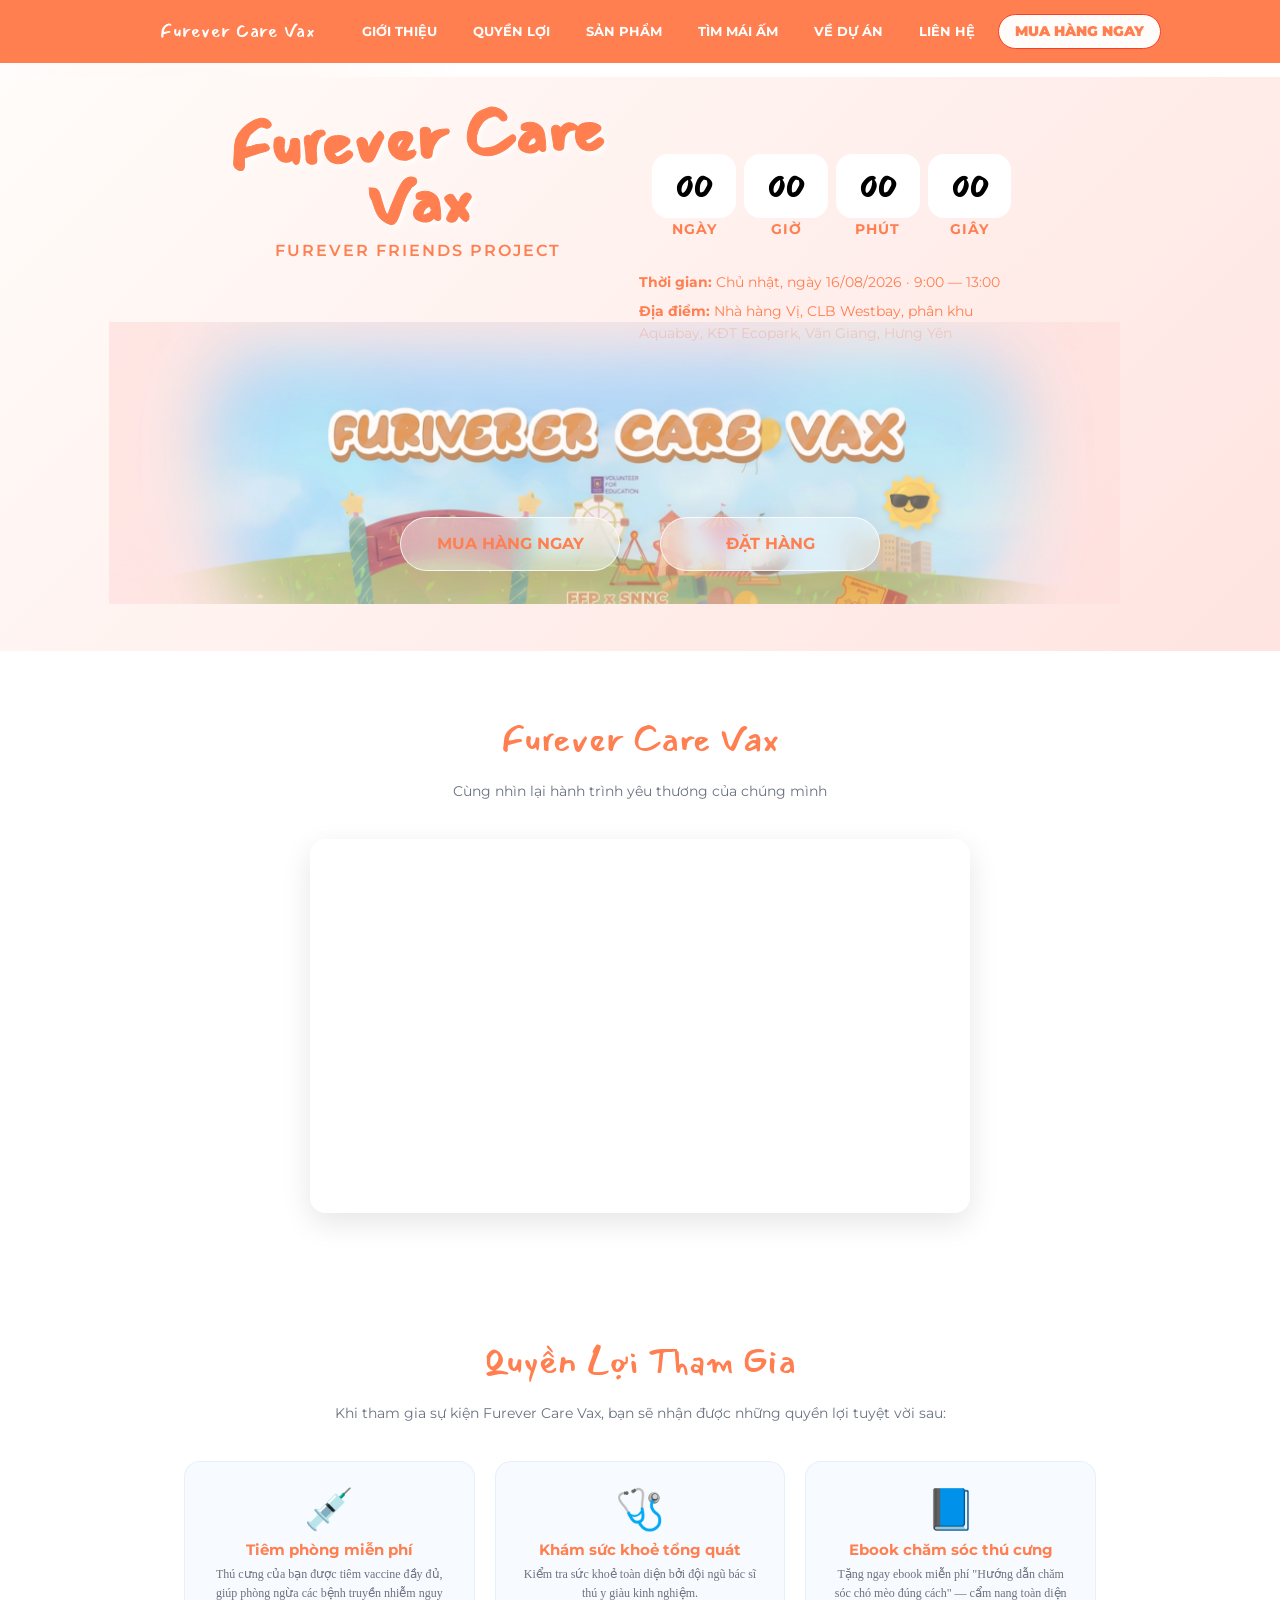
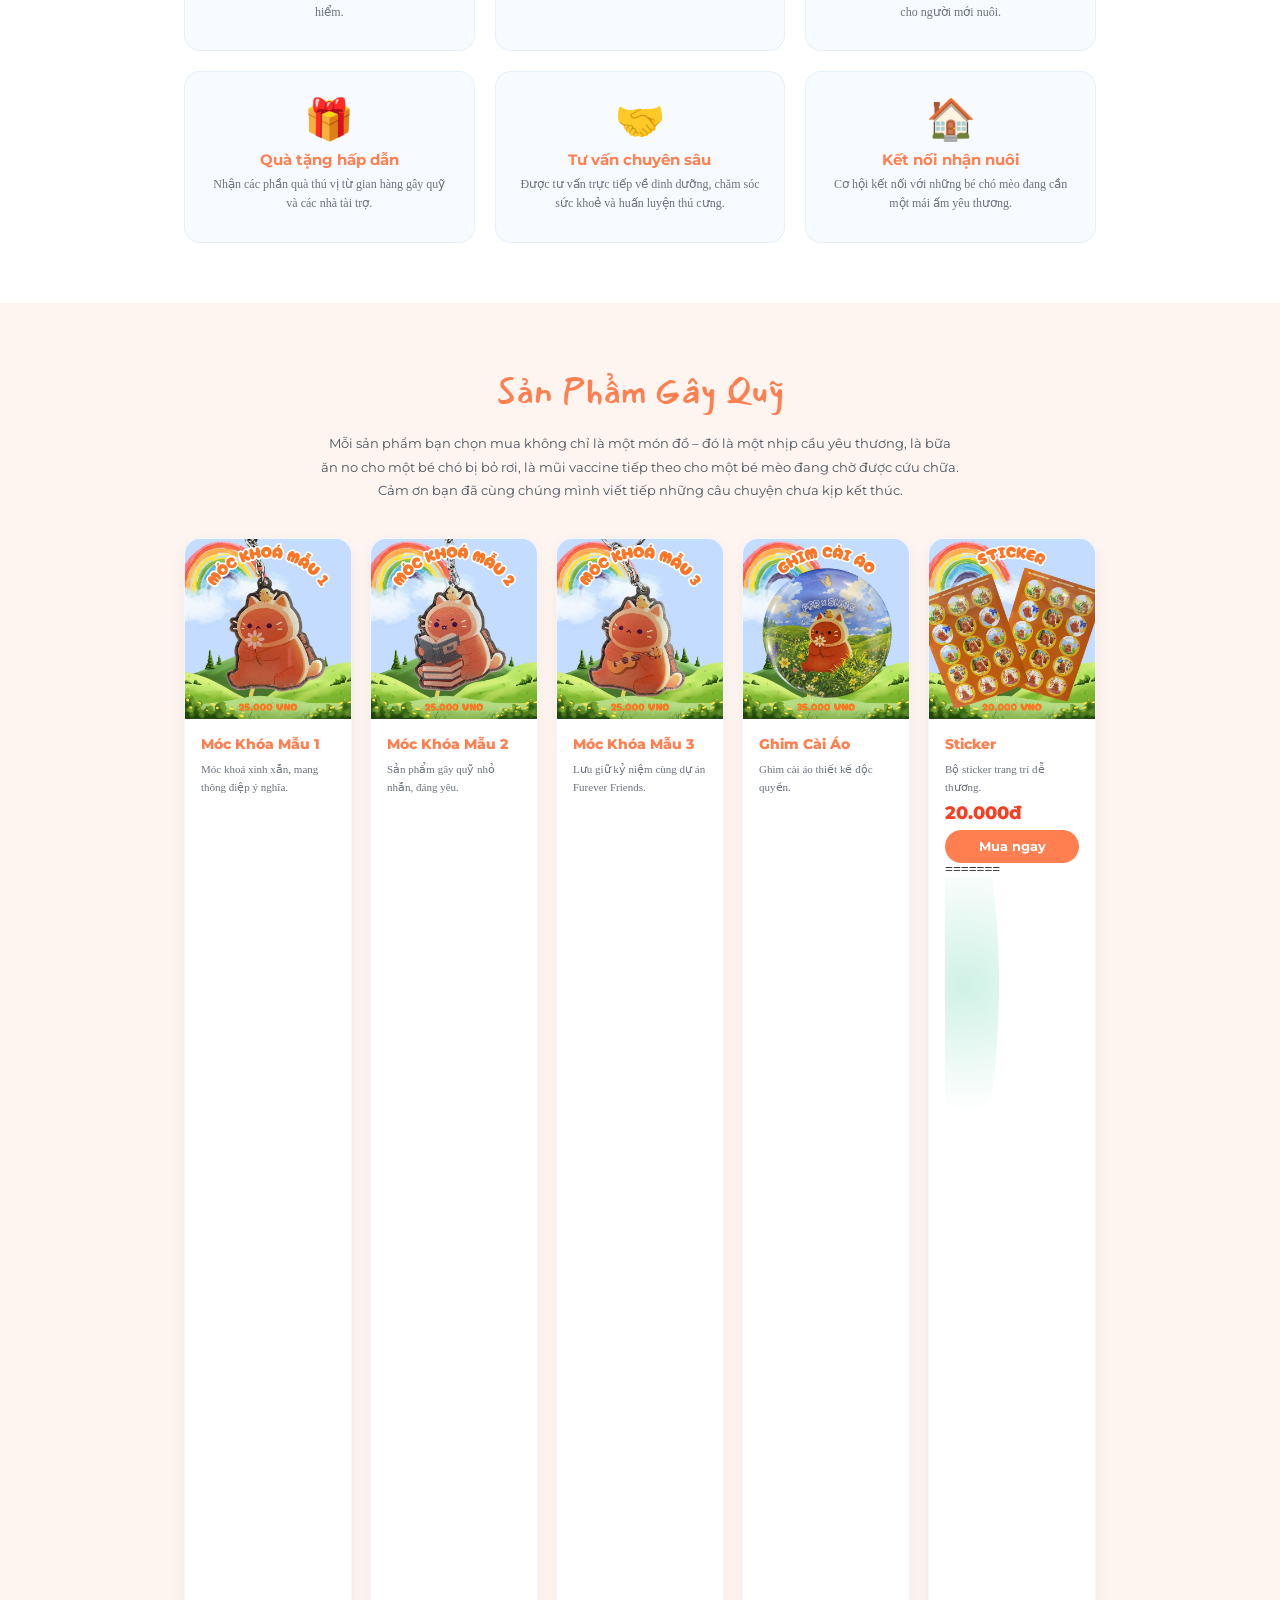
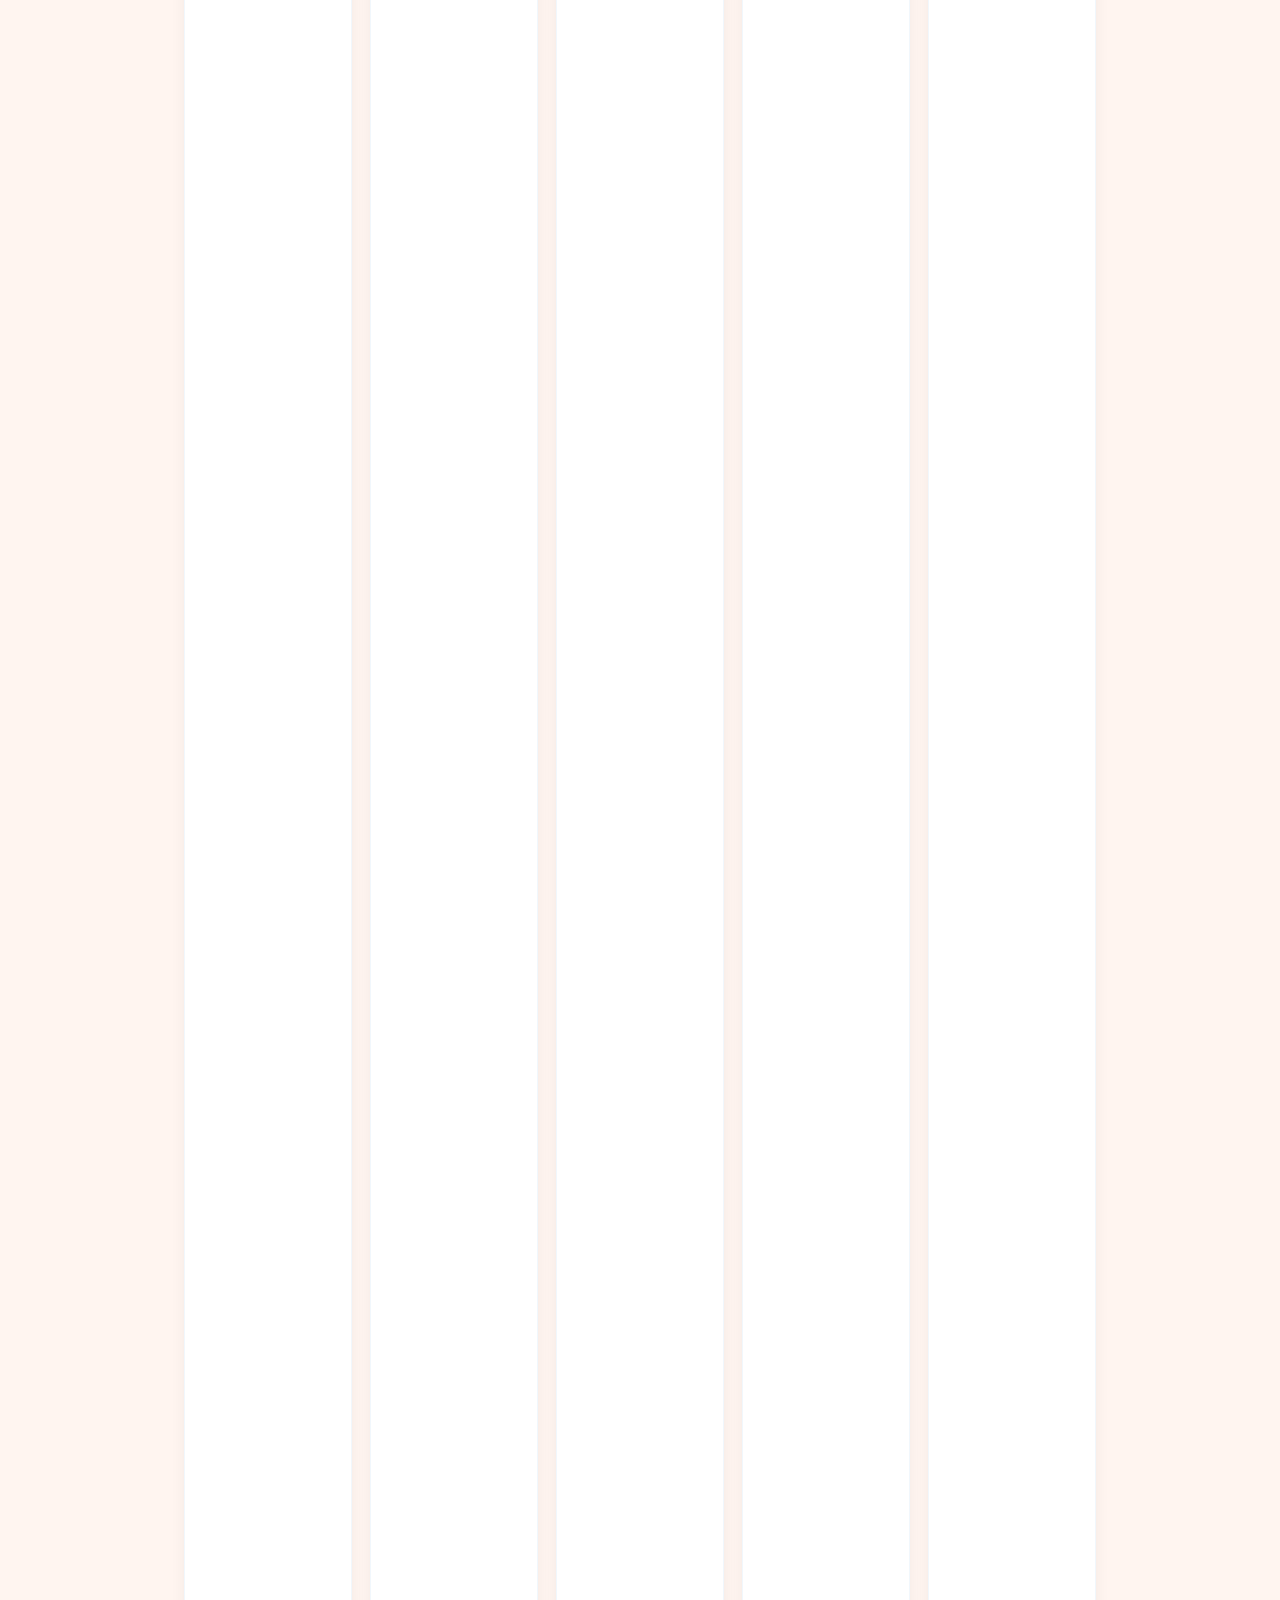
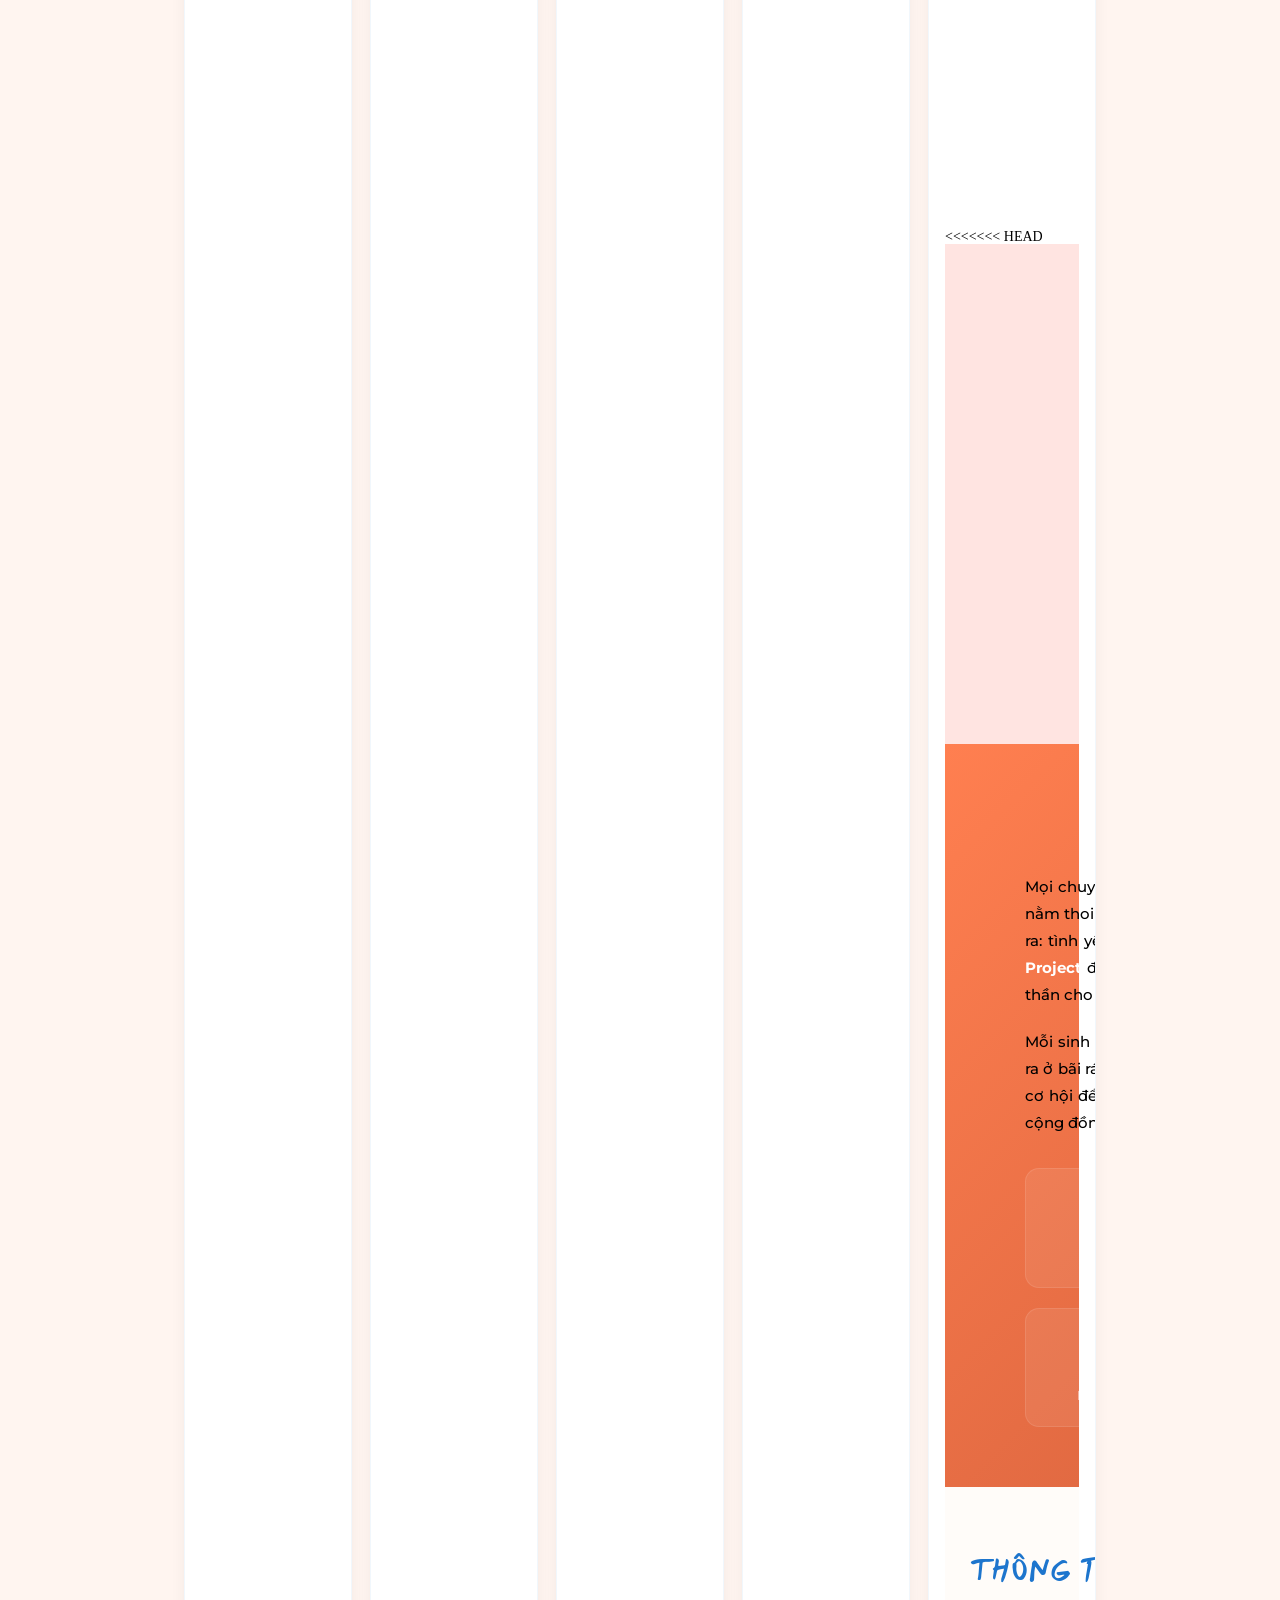
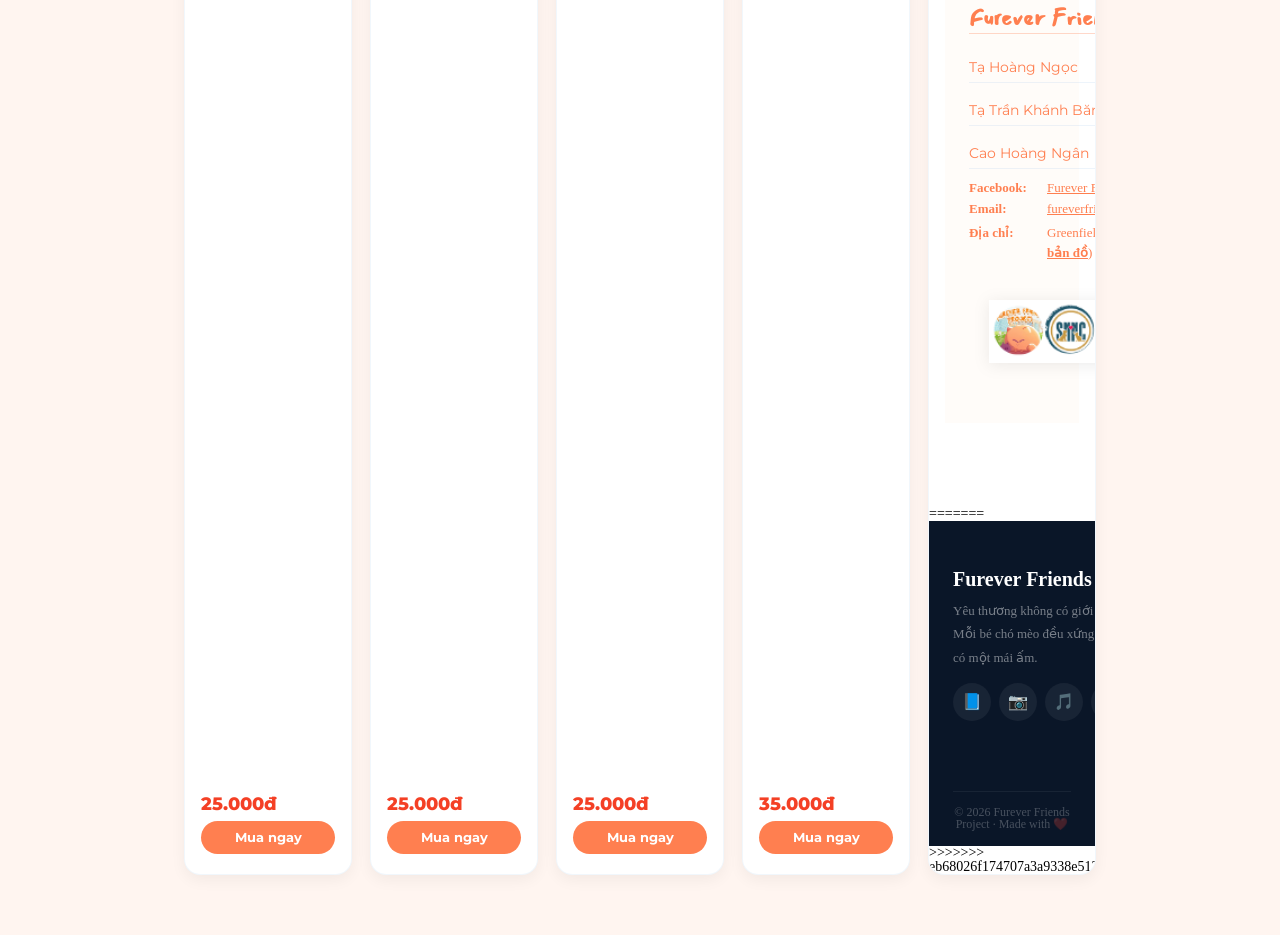
==== commit d4410869: "Fix merge conflicts" ====
--- a/index.html
+++ b/index.html
@@ -3,6 +3,7 @@
 
 <head>
   <meta charset="UTF-8">
+<<<<<<< HEAD
   <meta name="viewport" content="width=960,user-scalable=no,initial-scale=1.0">
   <title>Furever Care Vax 🐾 — Furever Friends Project</title>
   <meta name="description"
@@ -13,11 +14,20 @@
   <link rel="preconnect" href="https://fonts.gstatic.com" crossorigin>
   <link href="https://fonts.googleapis.com/css2?family=Mansalva&family=Montserrat:wght@400;600;700;800;900&display=swap"
     rel="stylesheet">
+=======
+  <meta name="viewport" content="width=device-width, initial-scale=1.0">
+  <title>Furever Care Vax 🐾 Tiêm phòng miễn phí</title>
+  <meta name="description"
+    content="Furever Care Vax — Sự kiện tiêm phòng miễn phí, tư vấn sức khoẻ và tìm mái ấm cho thú cưng.">
+  <link rel="icon"
+    href="data:image/svg+xml,<svg xmlns=%22http://www.w3.org/2000/svg%22 viewBox=%220 0 100 100%22><text y=%22.9em%22 font-size=%2290%22>🐾</text></svg>">
+>>>>>>> eb68026f174707a3a9338e512a92d377ce2063f5
   <link rel="stylesheet" href="style.css">
 </head>
 
 <body>
 
+<<<<<<< HEAD
   <div class="ladi-wraper" data-padding-top-id="NAVBAR" data-scroll-padding-top="63" style="padding-top:63px;">
 
     <!-- ====== NAVBAR ====== -->
@@ -223,11 +233,177 @@
               <p class="sp-desc">Bộ sticker trang trí dễ thương.</p>
               <span class="sp-price">20.000đ</span>
               <a href="https://forms.gle/2smcLdeye2Zicr8T9" target="_blank" class="sp-cta">Mua ngay</a>
-            </div>
-          </div>
-        </div>
-      </div>
-    </div>
+=======
+  <!-- ========== NAVBAR ========== -->
+  <nav class="navbar" id="navbar">
+    <div class="container">
+      <a href="#" class="nav-brand">
+        <img src="images/about_illustration.png" alt="Logo">
+        <span>Furever Care Vax</span>
+      </a>
+      <div class="nav-links" id="navLinks">
+        <a href="#overview" class="nav-link">TỔNG QUAN</a>
+        <a href="#benefits" class="nav-link">QUYỀN LỢI</a>
+        <a href="#products" class="nav-link">SẢN PHẨM</a>
+        <a href="#footer" class="nav-link">LIÊN HỆ</a>
+        <a href="#" class="nav-link cta" target="_blank">MUA NGAY</a>
+      </div>
+      <button class="menu-btn" id="menuBtn" aria-label="Menu">
+        <span></span><span></span><span></span>
+      </button>
+    </div>
+  </nav>
+
+  <!-- ========== HERO ========== -->
+  <section class="hero" id="home">
+    <div class="container">
+      <div class="hero-grid">
+        <!-- Trái: Tiêu đề -->
+        <div class="hero-left reveal">
+          <h1><span class="mansalva">Furever Care Vax</span></h1>
+          <p>Sự kiện cộng đồng vì sức khoẻ và hạnh phúc của các bé thú cưng. Hãy cùng chúng tôi lan toả yêu thương và
+            trách nhiệm!</p>
+        </div>
+
+        <!-- Phải: Countdown & Info -->
+        <div class="hero-right reveal reveal-d1">
+          <!-- Countdown -->
+          <div class="countdown" id="countdown">
+            <div class="cd-item">
+              <div class="cd-num" id="cd-days">00</div>
+              <div class="cd-label">Ngày</div>
+            </div>
+            <div class="cd-item">
+              <div class="cd-num" id="cd-hours">00</div>
+              <div class="cd-label">Giờ</div>
+            </div>
+            <div class="cd-item">
+              <div class="cd-num" id="cd-mins">00</div>
+              <div class="cd-label">Phút</div>
+            </div>
+            <div class="cd-item">
+              <div class="cd-num" id="cd-secs">00</div>
+              <div class="cd-label">Giây</div>
+            </div>
+          </div>
+
+          <!-- Info Boxes -->
+          <div class="info-box">
+            <div class="info-label">THỜI GIAN</div>
+            <div class="info-value">Thứ 7 ngày 11/04/2026</div>
+            <div class="info-sub">8:00 AM — 5:00 PM</div>
+          </div>
+          <div class="info-box">
+            <div class="info-label">ĐỊA ĐIỂM</div>
+            <div class="info-value">Greenfield School Ecopark</div>
+            <div class="info-sub">Khu đô thị Ecopark, Văn Giang, Hưng Yên</div>
+          </div>
+        </div>
+      </div>
+
+      <!-- Illustration Vẽ Tay -->
+      <div class="hero-illustration reveal reveal-d2">
+        <img src="images/hero_illustration.png" alt="Chó mèo chơi đùa">
+      </div>
+
+      <!-- CTA Buttons -->
+      <div class="hero-cta reveal reveal-d3">
+        <a href="#products" class="oval-btn primary">MUA HÀNG NGAY</a>
+        <a href="#about" class="oval-btn outline">TÌM HIỂU THÊM</a>
+      </div>
+    </div>
+  </section>
+
+
+
+  <!-- ========== VIDEO ========== -->
+  <section class="section video-section" id="video">
+    <div class="container text-center">
+      <span class="section-label reveal">🎬 Kỷ niệm</span>
+      <h2 class="section-title reveal">Hành Trình Yêu Thương</h2>
+      <p class="section-sub reveal">Những khoảnh khắc đáng nhớ từ các sự kiện trước</p>
+      <div class="video-wrap reveal">
+        <video src="index.mp4" autoplay muted loop playsinline></video>
+      </div>
+    </div>
+  </section>
+
+  <!-- ========== SẢN PHẨM GÂY QUỸ ========== -->
+  <section class="products-section" id="products">
+    <div class="container">
+      <div class="text-center">
+        <span class="section-label reveal">🛍️ Gây quỹ</span>
+        <h2 class="section-title reveal">Sản Phẩm Gây Quỹ</h2>
+        <p class="section-sub reveal">Mua sắm để góp phần chăm sóc và bảo vệ các
+          bé thú cưng</p>
+      </div>
+
+      <div class="products-track reveal" id="productsTrack">
+        <div class="product-card">
+          <img src="anh1.png" alt="Sản phẩm 1" loading="lazy">
+          <div class="pc-name">Sản phẩm 1</div>
+        </div>
+        <div class="product-card">
+          <img src="anh2.png" alt="Sản phẩm 2" loading="lazy">
+          <div class="pc-name">Sản phẩm 2</div>
+        </div>
+        <div class="product-card">
+          <img src="anh3.png" alt="Sản phẩm 3" loading="lazy">
+          <div class="pc-name">Sản phẩm 3</div>
+        </div>
+        <div class="product-card">
+          <img src="anh4.png" alt="Sản phẩm 4" loading="lazy">
+          <div class="pc-name">Sản phẩm 4</div>
+        </div>
+        <div class="product-card">
+          <img src="anh4.jpg" alt="Sản phẩm 5" loading="lazy">
+          <div class="pc-name">Sản phẩm 5</div>
+        </div>
+      </div>
+      <p class="scroll-hint reveal">← Kéo ngang để xem thêm →</p>
+    </div>
+  </section>
+
+  <!-- ========== ABOUT ========== -->
+  <section class="about-section" id="about">
+    <div class="container">
+      <div class="about-grid">
+        <div class="about-img reveal">
+          <img src="images/about_illustration.png" alt="Furever Friends Project">
+        </div>
+        <div class="about-text">
+          <span class="section-label reveal">💝 Về chúng tôi</span>
+          <h2 class="reveal">Furever Friends Project</h2>
+          <p class="reveal"><strong>Furever Friends Project</strong> là dự án cộng đồng phi lợi nhuận, bảo vệ, chăm sóc
+            và tìm mái ấm yêu thương cho các bé chó mèo bị bỏ rơi.</p>
+          <p class="reveal">Chúng tôi tin rằng mỗi sinh linh đều xứng đáng được yêu thương. <strong>Furever Care
+              Vax</strong> là hoạt động thường niên nhằm nâng cao ý thức về tiêm phòng, triệt sản và nhận nuôi có trách
+            nhiệm.</p>
+          <div class="pillars reveal">
+            <span class="pill">🛡️ Cứu hộ</span>
+            <span class="pill">💊 Chăm sóc</span>
+            <span class="pill">🏠 Tìm mái ấm</span>
+            <span class="pill">📢 Giáo dục</span>
+          </div>
+          <div class="stats-row reveal">
+            <div class="stat-box">
+              <div class="stat-num" data-target="200">0</div>
+              <div class="stat-lbl">Bé được cứu</div>
+            </div>
+            <div class="stat-box">
+              <div class="stat-num" data-target="150">0</div>
+              <div class="stat-lbl">Gia đình mới</div>
+            </div>
+            <div class="stat-box">
+              <div class="stat-num" data-target="50">0</div>
+              <div class="stat-lbl">Tình nguyện viên</div>
+>>>>>>> eb68026f174707a3a9338e512a92d377ce2063f5
+            </div>
+          </div>
+        </div>
+      </div>
+    </div>
+<<<<<<< HEAD
 
     <!-- ====== TASK 3: Chó mèo đang cần tìm mái ấm ====== -->
     <div id="TIMMAIAM" class="ladi-section">
@@ -360,6 +536,44 @@
     </div>
 
   </div>
+=======
+  </section>
+
+  <!-- ========== FOOTER ========== -->
+  <footer class="footer" id="footer">
+    <div class="container">
+      <div class="footer-grid">
+        <div class="footer-brand">
+          <h3>Furever Friends</h3>
+          <p>Yêu thương không có giới hạn. Mỗi bé chó mèo đều xứng đáng có một mái ấm.</p>
+          <div class="footer-social">
+            <a href="#" aria-label="Facebook">📘</a>
+            <a href="#" aria-label="Instagram">📷</a>
+            <a href="#" aria-label="TikTok">🎵</a>
+            <a href="#" aria-label="Email">📧</a>
+          </div>
+        </div>
+        <div class="footer-col">
+          <h4>Liên kết</h4>
+          <a href="#overview">Tổng quan</a>
+          <a href="#benefits">Quyền lợi</a>
+          <a href="#products">Sản phẩm gây quỹ</a>
+          <a href="#about">Về chúng tôi</a>
+        </div>
+        <div class="footer-col">
+          <h4>Liên hệ</h4>
+          <a href="#">📍 Greenfield School Ecopark</a>
+          <a href="#">📞 0901 234 567</a>
+          <a href="#">📧 hello@furevercare.vn</a>
+          <a href="#">🕐 T2–T7: 9:00–18:00</a>
+        </div>
+      </div>
+      <div class="footer-bottom">
+        © 2026 Furever Friends Project · Made with ❤️
+      </div>
+    </div>
+  </footer>
+>>>>>>> eb68026f174707a3a9338e512a92d377ce2063f5
 
   <script src="script.js"></script>
 </body>
--- a/style.css
+++ b/style.css
@@ -1,4 +1,5 @@
 /* ============================================================
+<<<<<<< HEAD
    FUREVER CARE VAX — Style giống Form.html (Ladipage)
    Font: Mansalva + Montserrat | Màu xanh #ff7f50
    ============================================================ */
@@ -288,3 +289,660 @@
   image-rendering: crisp-edges;
   filter: drop-shadow(0 2px 8px rgba(0,0,0,0.08));
 }
+=======
+   FUREVER CARE VAX — NẮNG V Style
+   Dark navy navbar, light blue hero, hand-drawn feel
+   Based exactly on DESIGN.md tokens
+   ============================================================ */
+
+@import url('https://fonts.googleapis.com/css2?family=Quicksand:wght@400;500;600;700&family=Mansalva&display=swap');
+
+:root {
+  --primary: #059669; /* Xanh ngọc đậm hơn để chữ trắng dễ đọc tuyệt đối */
+  --primary-hover: #047857;
+  --accent: #10b981; /* Xanh tươi cho các chi tiết phụ */
+  --secondary: #0f766e; /* Xanh cổ vịt đậm làm điểm nhấn */
+  --secondary-dark: #042f2e;
+  --bg: #ffffff;
+  --bg-light: #f0fdf4; /* Xanh lá cực nhạt cho nền */
+  --bg-blue: #ccfbf1;
+  --text: #1f2937;
+  --text-muted: #4b5563;
+  --yellow: #f59e0b; /* Màu vàng cam tạo điểm nhấn dễ thương */
+  --green: #10b981;
+  --font: 'Quicksand', sans-serif;
+  --font-display: 'Mansalva', cursive;
+  --shadow-sm: 0 4px 6px -1px rgba(16, 185, 129, 0.1), 0 2px 4px -1px rgba(16, 185, 129, 0.06);
+  --shadow: 0 10px 15px -3px rgba(16, 185, 129, 0.1), 0 4px 6px -2px rgba(16, 185, 129, 0.05);
+  --shadow-lg: 0 20px 25px -5px rgba(16, 185, 129, 0.1), 0 10px 10px -5px rgba(16, 185, 129, 0.04);
+  --radius-pill: 100px;
+  --radius-btn: 16px;
+  --navbar-h: 70px;
+}
+
+*, *::before, *::after { margin: 0; padding: 0; box-sizing: border-box; }
+html { scroll-behavior: smooth; }
+body {
+  font-family: var(--font);
+  font-size: 14px;
+  color: var(--text);
+  background: var(--bg);
+  overflow-x: hidden;
+  -webkit-font-smoothing: antialiased;
+}
+a { text-decoration: none; color: inherit; }
+img { max-width: 100%; display: block; }
+ul { list-style: none; }
+h1,h2,h3,h4 { font-family: var(--font); font-weight: 700; }
+
+.container { max-width: 960px; margin: 0 auto; padding: 0 24px; }
+.text-center { text-align: center; }
+
+/* Reveal */
+.reveal {
+  opacity: 0;
+  transform: translateY(40px);
+  transition: opacity 0.7s ease, transform 0.7s ease;
+}
+.reveal.visible { opacity: 1; transform: translateY(0); }
+.reveal-d1 { transition-delay: 0.1s; }
+.reveal-d2 { transition-delay: 0.2s; }
+.reveal-d3 { transition-delay: 0.3s; }
+
+/* ============================================================
+   NAVBAR — Dark navy blue, exact NẮNG V style
+   ============================================================ */
+.navbar {
+  position: fixed;
+  top: 0; left: 0; right: 0;
+  z-index: 100;
+  height: var(--navbar-h);
+  background: rgba(255, 255, 255, 0.9);
+  backdrop-filter: blur(10px);
+  -webkit-backdrop-filter: blur(10px);
+  border-bottom: 1px solid rgba(16, 185, 129, 0.1);
+  transition: all 0.3s ease;
+}
+.navbar.scrolled { 
+  box-shadow: var(--shadow-lg); 
+  height: 60px;
+  background: rgba(255, 255, 255, 0.95);
+}
+.nav-brand span {
+  font-weight: 700;
+  font-size: 18px;
+  color: var(--secondary);
+}
+.nav-link {
+  font-weight: 700;
+  font-size: 14px;
+  color: var(--text-muted);
+  padding: 8px 16px;
+  border-radius: var(--radius-pill);
+  border: 1px solid transparent;
+  transition: all 0.2s;
+  background: transparent;
+}
+.nav-link:hover {
+  color: var(--primary);
+  background: var(--bg-light);
+}
+.nav-link.cta {
+  background: var(--primary);
+  color: #fff;
+  border-color: var(--primary);
+  font-weight: 700;
+  box-shadow: var(--shadow-sm);
+}
+.nav-link.cta:hover {
+  background: var(--primary-hover);
+  transform: translateY(-2px);
+  color: #fff;
+}
+.navbar .container {
+  display: flex;
+  align-items: center;
+  justify-content: space-between;
+  height: 100%;
+}
+.nav-brand {
+  display: flex;
+  align-items: center;
+  gap: 8px;
+}
+.nav-brand img {
+  width: 40px;
+  height: 40px;
+  border-radius: 50%;
+  object-fit: cover;
+}
+.nav-brand span {
+  font-weight: 700;
+  font-size: 16px;
+  color: #fff;
+}
+.nav-links {
+  display: flex;
+  align-items: center;
+  gap: 8px;
+}
+.nav-link {
+  font-weight: 600;
+  font-size: 14px;
+  color: #fff;
+  padding: 8px 16px;
+  border-radius: var(--radius-pill);
+  border: 1px solid rgba(255,255,255,0.3);
+  transition: all 0.2s;
+  background: transparent;
+}
+.nav-link:hover {
+  background: rgba(255,255,255,0.15);
+  border-color: rgba(255,255,255,0.5);
+}
+.nav-link.cta {
+  background: var(--bg-light);
+  color: var(--secondary);
+  border-color: var(--bg-light);
+  font-weight: 700;
+  box-shadow: var(--shadow);
+}
+.nav-link.cta:hover {
+  background: #fff;
+  transform: translateY(-2px);
+}
+.menu-btn {
+  display: none;
+  background: none;
+  border: none;
+  cursor: pointer;
+  padding: 8px;
+  flex-direction: column;
+  gap: 5px;
+}
+.menu-btn span {
+  width: 22px; height: 2px;
+  background: #fff;
+  border-radius: 2px;
+  transition: 0.3s;
+}
+.menu-btn.open span:nth-child(1) { transform: rotate(45deg) translate(5px,5px); }
+.menu-btn.open span:nth-child(2) { opacity: 0; }
+.menu-btn.open span:nth-child(3) { transform: rotate(-45deg) translate(5px,-5px); }
+
+/* ============================================================
+   HERO — Light blue gradient, NẮNG V layout
+   ============================================================ */
+.hero {
+  padding-top: calc(var(--navbar-h) + 40px);
+  background: linear-gradient(180deg, var(--bg-light) 0%, var(--bg) 100%);
+  position: relative;
+  overflow: hidden;
+}
+.hero::before {
+  content: '';
+  position: absolute;
+  top: -10%; left: -10%; width: 50%; height: 50%;
+  background: radial-gradient(circle, rgba(16, 185, 129, 0.2) 0%, rgba(255,255,255,0) 70%);
+  border-radius: 50%;
+  z-index: 0;
+}
+.hero-grid {
+  display: grid;
+  grid-template-columns: 1.2fr 1fr;
+  gap: 48px;
+  align-items: center;
+  padding: 20px 0 40px;
+  position: relative;
+  z-index: 1;
+}
+.hero-left h1 {
+  font-size: 56px;
+  font-weight: 800;
+  color: var(--secondary);
+  line-height: 1.1;
+  margin-bottom: 16px;
+  letter-spacing: -1px;
+}
+.hero-left h1 span.mansalva {
+  font-family: var(--font-display);
+  font-size: 72px;
+  font-weight: 400;
+  color: var(--primary);
+  display: block;
+  margin-bottom: -10px;
+  transform: rotate(-3deg);
+}
+.hero-left p {
+  font-size: 16px;
+  color: var(--text-muted);
+  line-height: 1.8;
+  margin-bottom: 32px;
+  font-weight: 500;
+  max-width: 90%;
+}
+
+/* Countdown */
+.countdown {
+  display: flex;
+  gap: 12px;
+}
+.cd-item {
+  text-align: center;
+  background: #fff;
+  border-radius: 16px;
+  padding: 12px 16px;
+  box-shadow: var(--shadow-sm);
+  border: 1px solid var(--bg-light);
+  min-width: 76px;
+}
+.cd-num {
+  font-size: 32px;
+  font-weight: 800;
+  color: var(--primary);
+  line-height: 1;
+}
+.cd-label {
+  font-size: 11px;
+  color: var(--text-muted);
+  font-weight: 700;
+  text-transform: uppercase;
+  margin-top: 6px;
+  letter-spacing: 1px;
+}
+
+/* Info boxes */
+.hero-right {
+  display: flex;
+  flex-direction: column;
+  gap: 20px;
+}
+.info-box {
+  background: rgba(255, 255, 255, 0.8);
+  backdrop-filter: blur(10px);
+  border: 1px solid rgba(255, 255, 255, 0.5);
+  border-radius: 20px;
+  padding: 24px;
+  box-shadow: var(--shadow);
+  transition: transform 0.3s cubic-bezier(0.4, 0, 0.2, 1), box-shadow 0.3s;
+}
+.info-box:hover { 
+  transform: translateY(-4px); 
+  box-shadow: var(--shadow-lg);
+}
+.info-box .info-label {
+  font-size: 12px;
+  font-weight: 800;
+  color: var(--primary);
+  text-transform: uppercase;
+  letter-spacing: 1.5px;
+  margin-bottom: 6px;
+  display: flex;
+  align-items: center;
+  gap: 6px;
+}
+.info-box .info-value {
+  font-size: 18px;
+  font-weight: 800;
+  color: var(--secondary);
+}
+.info-box .info-sub {
+  font-size: 14px;
+  color: var(--text-muted);
+  margin-top: 4px;
+  font-weight: 500;
+}
+
+/* Hero illustration */
+.hero-illustration {
+  width: 100%;
+  margin-top: 0px;
+  position: relative;
+  z-index: 2;
+}
+.hero-illustration img {
+  width: 100%;
+  border-radius: 24px;
+  box-shadow: var(--shadow-lg);
+  border: 4px solid #fff;
+}
+
+/* CTA Buttons */
+.hero-cta {
+  display: flex;
+  justify-content: center;
+  gap: 20px;
+  padding: 40px 0;
+  position: relative;
+  z-index: 3;
+}
+.oval-btn {
+  display: inline-flex;
+  align-items: center;
+  justify-content: center;
+  padding: 18px 48px;
+  font-family: var(--font);
+  font-weight: 800;
+  font-size: 16px;
+  letter-spacing: 0.5px;
+  border-radius: var(--radius-pill);
+  border: 2px solid var(--primary);
+  cursor: pointer;
+  transition: all 0.3s cubic-bezier(0.4, 0, 0.2, 1);
+  box-shadow: var(--shadow);
+  min-width: 240px;
+}
+.oval-btn.primary {
+  background: var(--primary);
+  color: #fff;
+}
+.oval-btn.primary:hover {
+  background: var(--primary-hover);
+  border-color: var(--primary-hover);
+  transform: translateY(-4px);
+  box-shadow: 0 15px 25px -5px rgba(16, 185, 129, 0.3);
+}
+.oval-btn.outline {
+  background: #fff;
+  color: var(--primary);
+}
+.oval-btn.outline:hover {
+  background: var(--bg-light);
+  transform: translateY(-4px);
+  box-shadow: var(--shadow-lg);
+}
+
+/* ============================================================
+   DESCRIPTION — Dark blue block with text
+   ============================================================ */
+.desc-section {
+  background: var(--secondary);
+  padding: 64px 0;
+}
+.desc-section .container {
+  max-width: 760px;
+}
+.desc-section p {
+  color: #fff;
+  font-size: 14px;
+  line-height: 1.8;
+  text-align: center;
+  margin-bottom: 20px;
+}
+.desc-section p:last-child { margin-bottom: 0; }
+
+/* ============================================================
+   VIDEO
+   ============================================================ */
+.video-section {
+  background: var(--bg-light);
+  padding: 64px 0;
+}
+.section-label {
+  display: inline-block;
+  background: var(--bg-blue);
+  color: var(--secondary);
+  font-weight: 700;
+  font-size: 13px;
+  padding: 6px 16px;
+  border-radius: var(--radius-pill);
+  margin-bottom: 12px;
+}
+.section-title {
+  font-size: 36px;
+  color: var(--secondary);
+  margin-bottom: 8px;
+}
+.section-sub {
+  font-size: 14px;
+  color: var(--text-muted);
+  max-width: 480px;
+  margin: 0 auto 32px;
+}
+.video-wrap {
+  max-width: 760px;
+  margin: 0 auto;
+  border-radius: var(--radius-btn);
+  overflow: hidden;
+  box-shadow: var(--shadow);
+  border: 3px solid #fff;
+}
+.video-wrap video { width: 100%; display: block; }
+
+/* ============================================================
+   PRODUCTS — Horizontal scroll
+   ============================================================ */
+.products-section {
+  background: var(--bg-blue);
+  padding: 64px 0;
+}
+.products-track {
+  display: flex;
+  gap: 16px;
+  overflow-x: auto;
+  scroll-snap-type: x mandatory;
+  -webkit-overflow-scrolling: touch;
+  padding-bottom: 12px;
+  cursor: grab;
+}
+.products-track:active { cursor: grabbing; }
+.products-track::-webkit-scrollbar { height: 5px; }
+.products-track::-webkit-scrollbar-track { background: transparent; }
+.products-track::-webkit-scrollbar-thumb { background: var(--secondary); border-radius: 10px; }
+.product-card {
+  flex: 0 0 260px;
+  scroll-snap-align: start;
+  border-radius: var(--radius-btn);
+  overflow: hidden;
+  background: #fff;
+  border: 2px solid #fff;
+  box-shadow: var(--shadow);
+  transition: transform 0.3s, box-shadow 0.3s;
+}
+.product-card:hover {
+  transform: translateY(-6px);
+  box-shadow: 0 12px 30px rgba(0,0,0,0.15);
+}
+.product-card img {
+  width: 100%;
+  height: 260px;
+  object-fit: cover;
+}
+.product-card .pc-name {
+  padding: 12px;
+  font-weight: 700;
+  font-size: 14px;
+  color: var(--secondary);
+  text-align: center;
+}
+.scroll-hint {
+  text-align: center;
+  margin-top: 10px;
+  font-size: 13px;
+  color: var(--text-muted);
+}
+
+
+
+/* ============================================================
+   ABOUT
+   ============================================================ */
+.about-section {
+  background: var(--bg);
+  padding: 64px 0;
+}
+.about-grid {
+  display: grid;
+  grid-template-columns: 1fr 1fr;
+  gap: 40px;
+  align-items: center;
+}
+.about-img img {
+  border-radius: 24px;
+  box-shadow: var(--shadow-lg);
+  border: 4px solid #fff;
+}
+.about-text h2 {
+  font-size: 36px;
+  font-weight: 800;
+  color: var(--secondary);
+  margin-bottom: 16px;
+  letter-spacing: -0.5px;
+}
+.about-text p {
+  font-size: 15px;
+  color: var(--text-muted);
+  margin-bottom: 20px;
+  line-height: 1.8;
+  font-weight: 500;
+}
+.pillars {
+  display: flex;
+  gap: 12px;
+  flex-wrap: wrap;
+  margin-bottom: 28px;
+}
+.pill {
+  background: var(--bg-light);
+  color: var(--secondary);
+  font-weight: 700;
+  font-size: 13px;
+  padding: 8px 16px;
+  border-radius: var(--radius-pill);
+  box-shadow: var(--shadow-sm);
+}
+.stats-row {
+  display: grid;
+  grid-template-columns: repeat(3, 1fr);
+  gap: 10px;
+}
+.stat-box {
+  text-align: center;
+  background: var(--bg-light);
+  padding: 14px 8px;
+  border-radius: var(--radius-btn);
+}
+.stat-num {
+  font-size: 28px;
+  font-weight: 800;
+  color: var(--primary);
+  line-height: 1;
+}
+.stat-lbl {
+  font-size: 11px;
+  color: var(--text-muted);
+  font-weight: 600;
+  margin-top: 4px;
+}
+
+/* ============================================================
+   FOOTER — Dark blue
+   ============================================================ */
+.footer {
+  background: #0a1628;
+  color: #fff;
+  padding: 48px 0 16px;
+}
+.footer-grid {
+  display: grid;
+  grid-template-columns: 2fr 1fr 1fr;
+  gap: 28px;
+  margin-bottom: 28px;
+}
+.footer-brand h3 {
+  font-size: 20px;
+  color: var(--bg-blue);
+  margin-bottom: 10px;
+}
+.footer-brand p {
+  font-size: 13px;
+  color: rgba(255,255,255,0.45);
+  line-height: 1.8;
+  max-width: 300px;
+}
+.footer-social {
+  display: flex;
+  gap: 8px;
+  margin-top: 14px;
+}
+.footer-social a {
+  width: 38px; height: 38px;
+  border-radius: 50%;
+  background: rgba(255,255,255,0.06);
+  display: flex;
+  align-items: center;
+  justify-content: center;
+  font-size: 16px;
+  transition: 0.2s;
+}
+.footer-social a:hover {
+  background: var(--primary);
+  transform: translateY(-3px);
+}
+.footer-col h4 {
+  font-size: 14px;
+  margin-bottom: 10px;
+  color: var(--bg-blue);
+}
+.footer-col a {
+  display: block;
+  font-size: 12px;
+  color: rgba(255,255,255,0.45);
+  margin-bottom: 6px;
+  transition: color 0.2s;
+}
+.footer-col a:hover { color: var(--primary); }
+.footer-bottom {
+  border-top: 1px solid rgba(255,255,255,0.06);
+  padding-top: 14px;
+  text-align: center;
+  font-size: 12px;
+  color: rgba(255,255,255,0.25);
+}
+
+/* ============================================================
+   RESPONSIVE
+   ============================================================ */
+@media (max-width: 768px) {
+  .hero-grid { grid-template-columns: 1fr; text-align: center; }
+  .hero-right { align-items: center; }
+  .countdown { justify-content: center; }
+  .hero-cta { flex-direction: column; align-items: center; }
+  .oval-btn { min-width: 260px; }
+
+  .nav-links {
+    position: fixed;
+    top: var(--navbar-h);
+    left: 0; right: 0; bottom: 0;
+    background: var(--secondary);
+    flex-direction: column;
+    padding: 32px 24px;
+    gap: 12px;
+    transform: translateX(100%);
+    transition: transform 0.3s;
+    z-index: 99;
+  }
+  .nav-links.open { transform: translateX(0); }
+  .nav-link { width: 100%; text-align: center; font-size: 16px; }
+  .menu-btn { display: flex; }
+
+  .section-title { font-size: 28px; }
+  .hero-left h1 { font-size: 32px; }
+  .about-grid { grid-template-columns: 1fr; }
+  .about-img { order: -1; }
+  .about-img img { max-width: 340px; margin: 0 auto; }
+  .footer-grid { grid-template-columns: 1fr; }
+  .product-card { flex: 0 0 220px; }
+  .product-card img { height: 220px; }
+}
+
+@media (max-width: 480px) {
+  .hero-left h1 { font-size: 28px; }
+  .cd-num { font-size: 28px; }
+  .oval-btn { padding: 14px 24px; font-size: 14px; min-width: 200px; }
+}
+
+::-webkit-scrollbar { width: 5px; }
+::-webkit-scrollbar-track { background: var(--bg); }
+::-webkit-scrollbar-thumb { background: var(--secondary); border-radius: 10px; }
+>>>>>>> eb68026f174707a3a9338e512a92d377ce2063f5
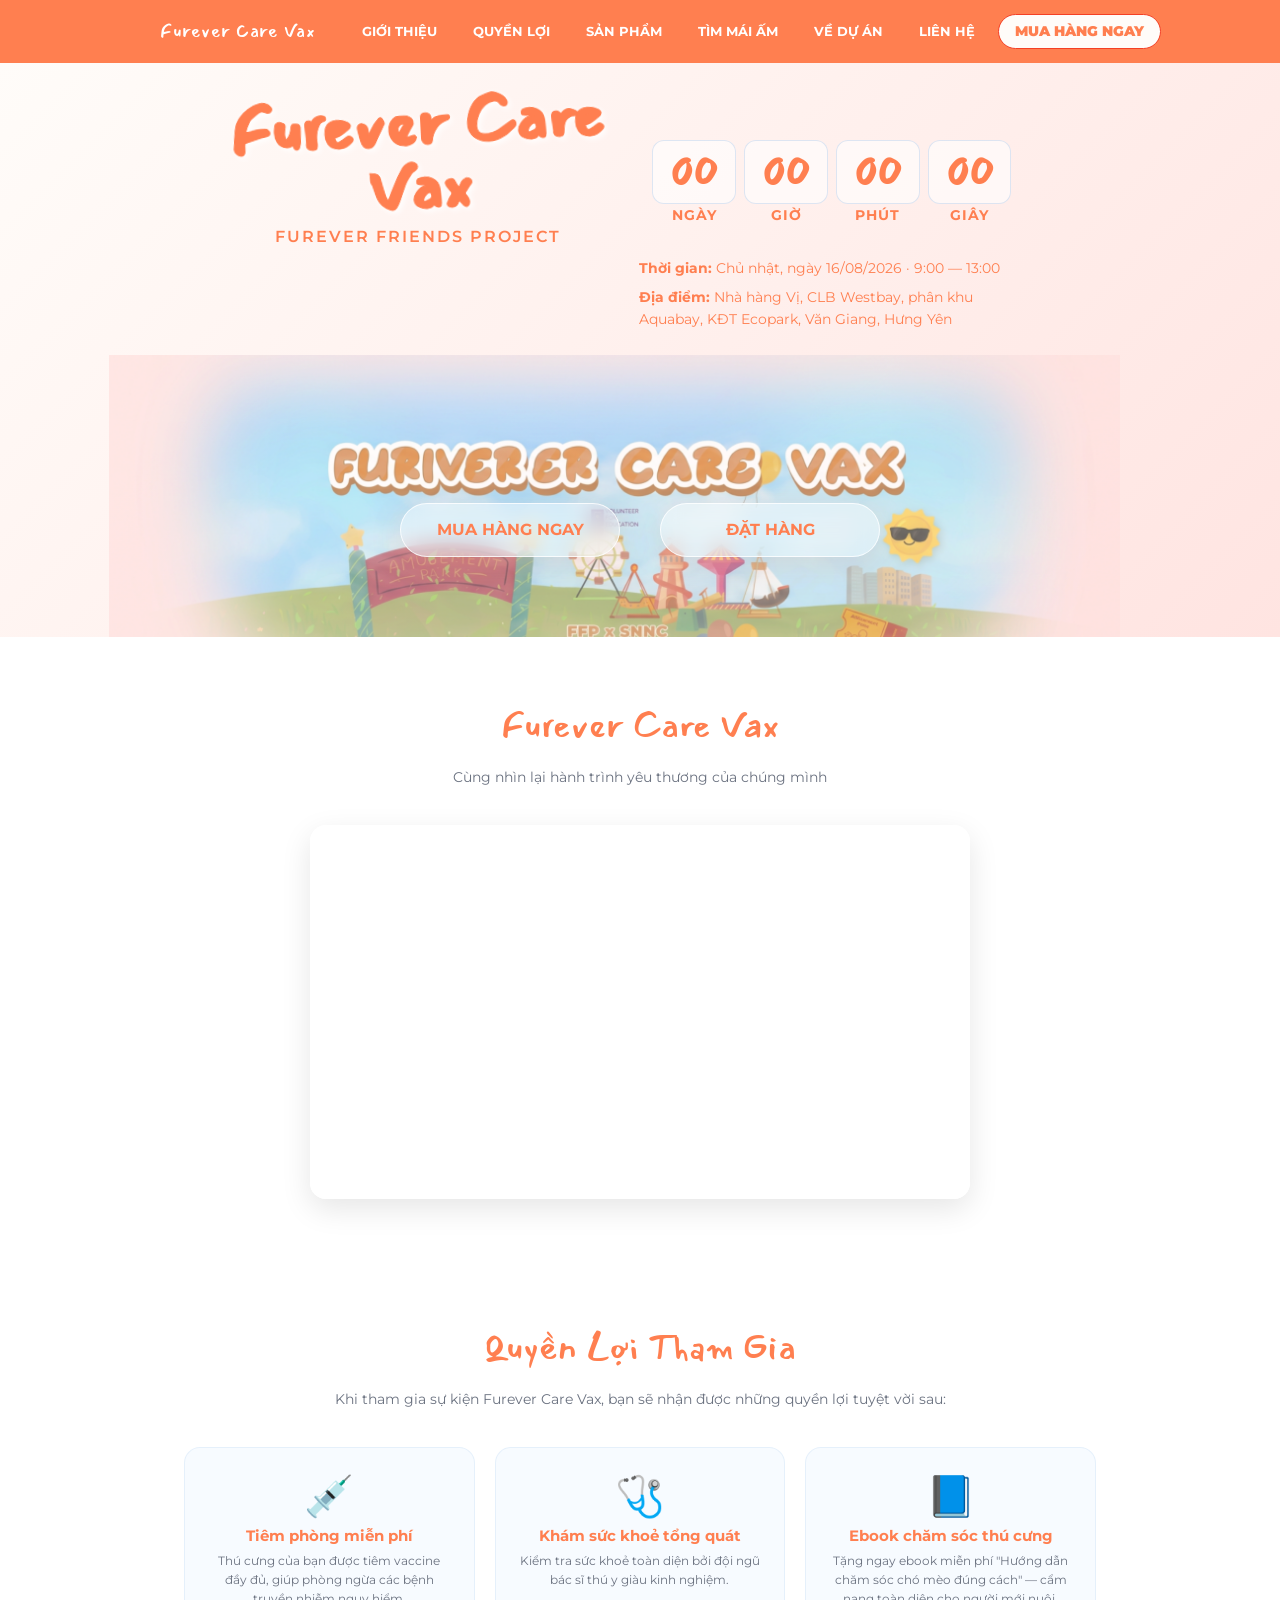
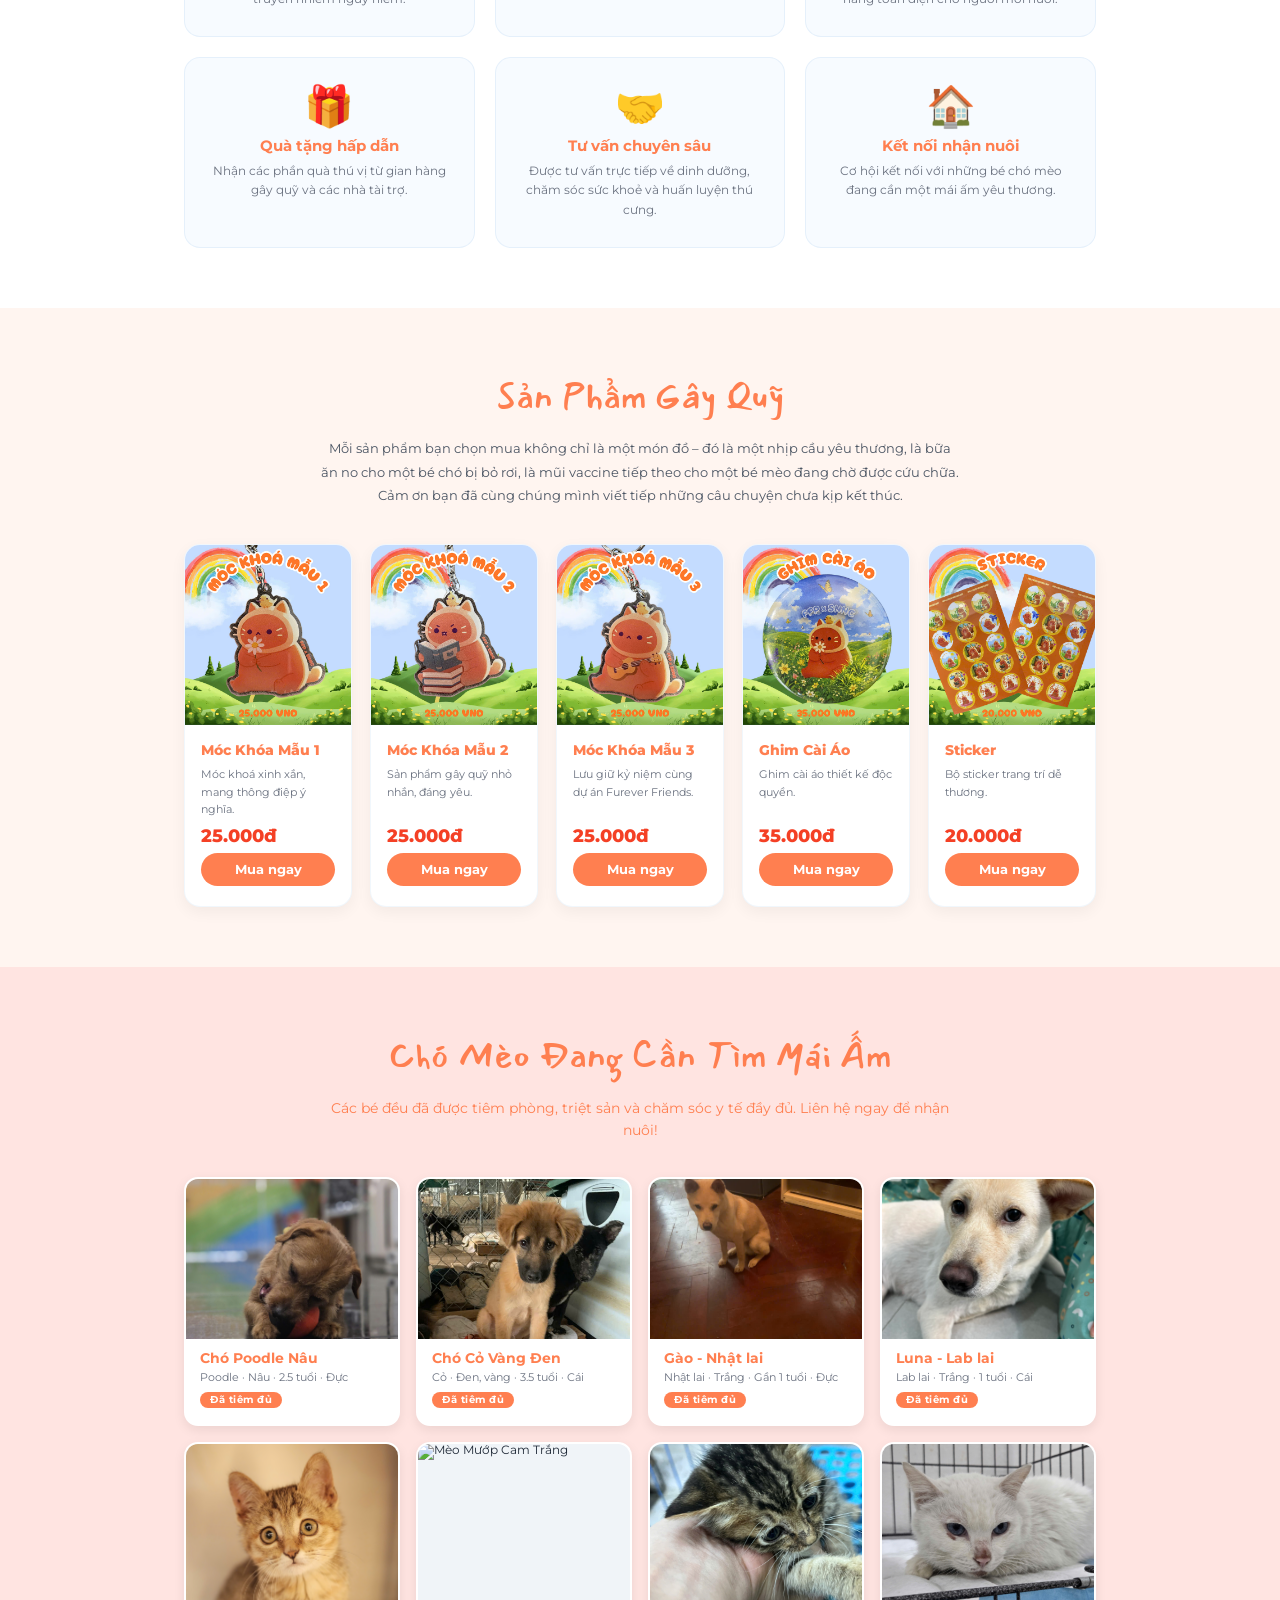
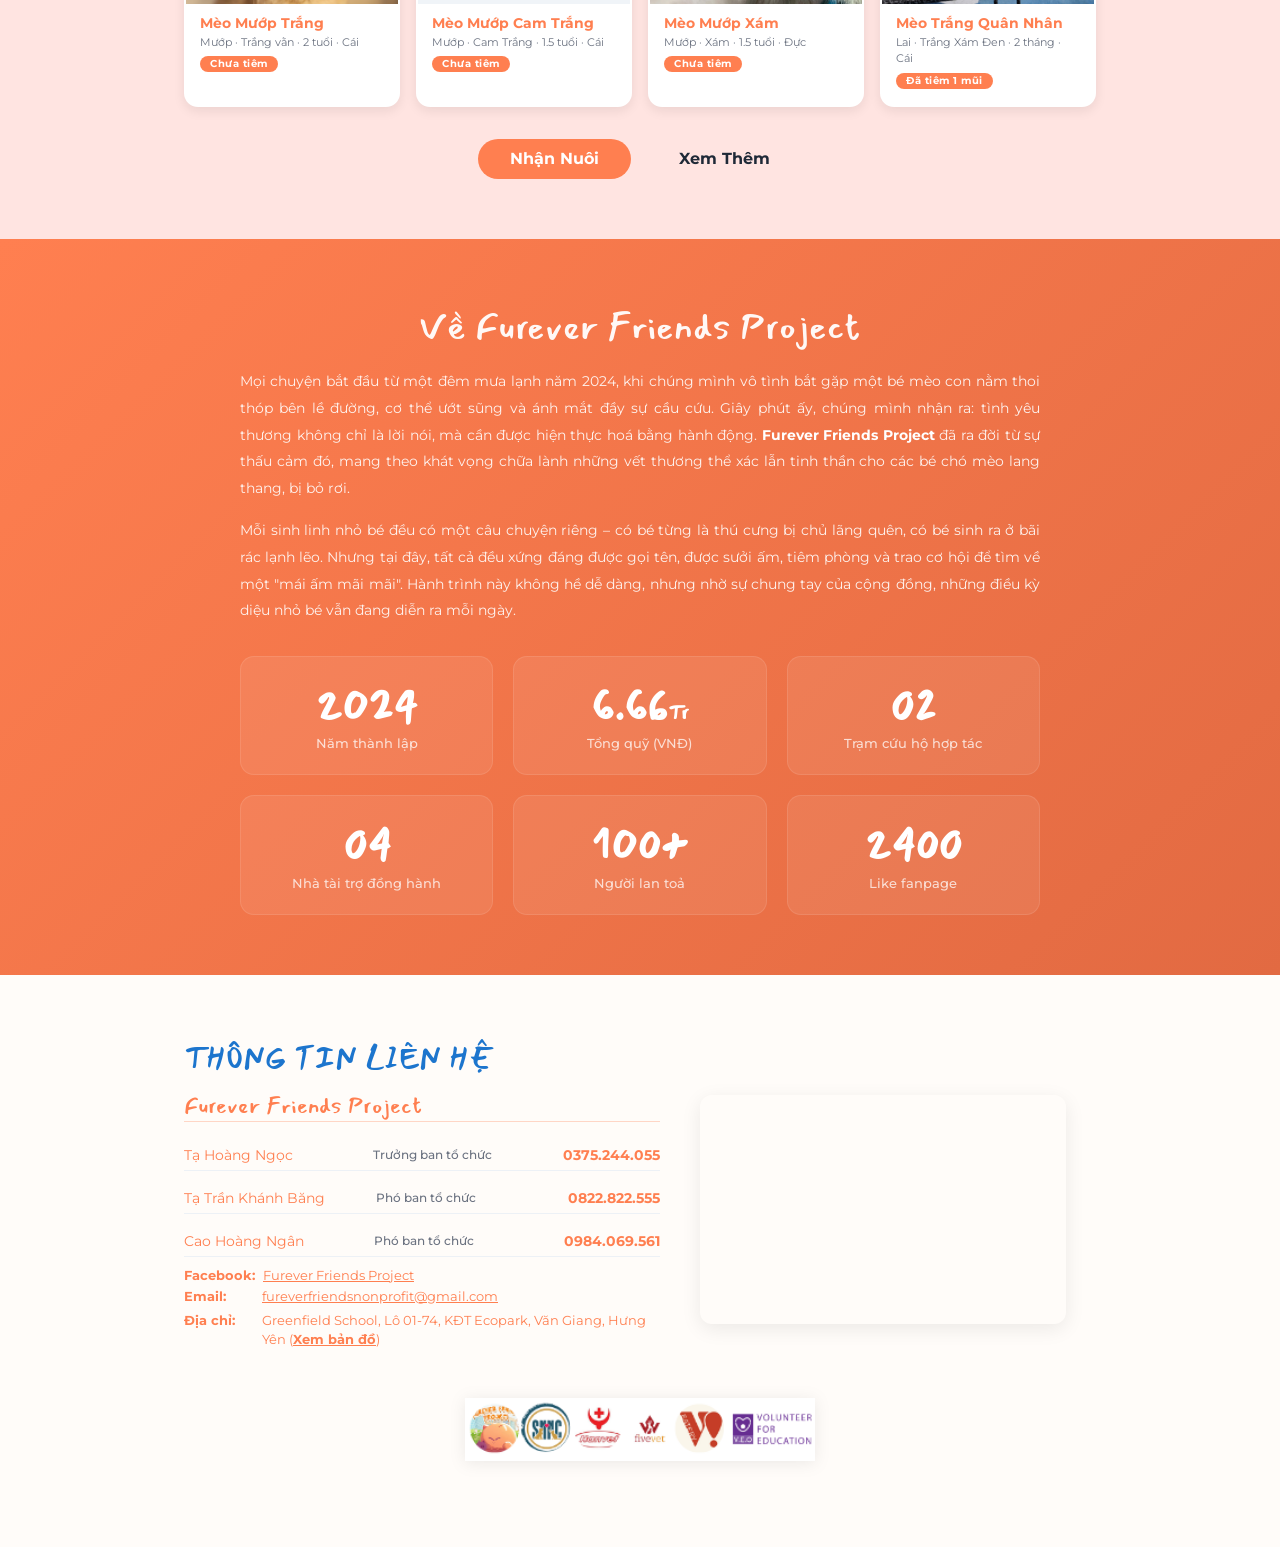
==== commit 69926f42: "Fix merge conflicts" ====
--- a/index.html
+++ b/index.html
@@ -3,7 +3,6 @@
 
 <head>
   <meta charset="UTF-8">
-<<<<<<< HEAD
   <meta name="viewport" content="width=960,user-scalable=no,initial-scale=1.0">
   <title>Furever Care Vax 🐾 — Furever Friends Project</title>
   <meta name="description"
@@ -14,20 +13,11 @@
   <link rel="preconnect" href="https://fonts.gstatic.com" crossorigin>
   <link href="https://fonts.googleapis.com/css2?family=Mansalva&family=Montserrat:wght@400;600;700;800;900&display=swap"
     rel="stylesheet">
-=======
-  <meta name="viewport" content="width=device-width, initial-scale=1.0">
-  <title>Furever Care Vax 🐾 Tiêm phòng miễn phí</title>
-  <meta name="description"
-    content="Furever Care Vax — Sự kiện tiêm phòng miễn phí, tư vấn sức khoẻ và tìm mái ấm cho thú cưng.">
-  <link rel="icon"
-    href="data:image/svg+xml,<svg xmlns=%22http://www.w3.org/2000/svg%22 viewBox=%220 0 100 100%22><text y=%22.9em%22 font-size=%2290%22>🐾</text></svg>">
->>>>>>> eb68026f174707a3a9338e512a92d377ce2063f5
   <link rel="stylesheet" href="style.css">
 </head>
 
 <body>
 
-<<<<<<< HEAD
   <div class="ladi-wraper" data-padding-top-id="NAVBAR" data-scroll-padding-top="63" style="padding-top:63px;">
 
     <!-- ====== NAVBAR ====== -->
@@ -188,7 +178,7 @@
               <h3 class="sp-name">Móc Khóa Mẫu 1</h3>
               <p class="sp-desc">Móc khoá xinh xắn, mang thông điệp ý nghĩa.</p>
               <span class="sp-price">25.000đ</span>
-              <a href="https://forms.gle/2smcLdeye2Zicr8T9" target="_blank" class="sp-cta">Mua ngay</a>
+              <a href="https://forms.gle/86DB6jtntTqRsetR7" target="_blank" class="sp-cta">Mua ngay</a>
             </div>
           </div>
           <div class="sp-card">
@@ -199,7 +189,7 @@
               <h3 class="sp-name">Móc Khóa Mẫu 2</h3>
               <p class="sp-desc">Sản phẩm gây quỹ nhỏ nhắn, đáng yêu.</p>
               <span class="sp-price">25.000đ</span>
-              <a href="https://forms.gle/2smcLdeye2Zicr8T9" target="_blank" class="sp-cta">Mua ngay</a>
+              <a href="https://forms.gle/86DB6jtntTqRsetR7" target="_blank" class="sp-cta">Mua ngay</a>
             </div>
           </div>
           <div class="sp-card">
@@ -210,7 +200,7 @@
               <h3 class="sp-name">Móc Khóa Mẫu 3</h3>
               <p class="sp-desc">Lưu giữ kỷ niệm cùng dự án Furever Friends.</p>
               <span class="sp-price">25.000đ</span>
-              <a href="https://forms.gle/2smcLdeye2Zicr8T9" target="_blank" class="sp-cta">Mua ngay</a>
+              <a href="https://forms.gle/86DB6jtntTqRsetR7" target="_blank" class="sp-cta">Mua ngay</a>
             </div>
           </div>
           <div class="sp-card">
@@ -221,7 +211,7 @@
               <h3 class="sp-name">Ghim Cài Áo</h3>
               <p class="sp-desc">Ghim cài áo thiết kế độc quyền.</p>
               <span class="sp-price">35.000đ</span>
-              <a href="https://forms.gle/2smcLdeye2Zicr8T9" target="_blank" class="sp-cta">Mua ngay</a>
+              <a href="https://forms.gle/86DB6jtntTqRsetR7" target="_blank" class="sp-cta">Mua ngay</a>
             </div>
           </div>
           <div class="sp-card">
@@ -232,178 +222,12 @@
               <h3 class="sp-name">Sticker</h3>
               <p class="sp-desc">Bộ sticker trang trí dễ thương.</p>
               <span class="sp-price">20.000đ</span>
-              <a href="https://forms.gle/2smcLdeye2Zicr8T9" target="_blank" class="sp-cta">Mua ngay</a>
-=======
-  <!-- ========== NAVBAR ========== -->
-  <nav class="navbar" id="navbar">
-    <div class="container">
-      <a href="#" class="nav-brand">
-        <img src="images/about_illustration.png" alt="Logo">
-        <span>Furever Care Vax</span>
-      </a>
-      <div class="nav-links" id="navLinks">
-        <a href="#overview" class="nav-link">TỔNG QUAN</a>
-        <a href="#benefits" class="nav-link">QUYỀN LỢI</a>
-        <a href="#products" class="nav-link">SẢN PHẨM</a>
-        <a href="#footer" class="nav-link">LIÊN HỆ</a>
-        <a href="#" class="nav-link cta" target="_blank">MUA NGAY</a>
-      </div>
-      <button class="menu-btn" id="menuBtn" aria-label="Menu">
-        <span></span><span></span><span></span>
-      </button>
-    </div>
-  </nav>
-
-  <!-- ========== HERO ========== -->
-  <section class="hero" id="home">
-    <div class="container">
-      <div class="hero-grid">
-        <!-- Trái: Tiêu đề -->
-        <div class="hero-left reveal">
-          <h1><span class="mansalva">Furever Care Vax</span></h1>
-          <p>Sự kiện cộng đồng vì sức khoẻ và hạnh phúc của các bé thú cưng. Hãy cùng chúng tôi lan toả yêu thương và
-            trách nhiệm!</p>
-        </div>
-
-        <!-- Phải: Countdown & Info -->
-        <div class="hero-right reveal reveal-d1">
-          <!-- Countdown -->
-          <div class="countdown" id="countdown">
-            <div class="cd-item">
-              <div class="cd-num" id="cd-days">00</div>
-              <div class="cd-label">Ngày</div>
-            </div>
-            <div class="cd-item">
-              <div class="cd-num" id="cd-hours">00</div>
-              <div class="cd-label">Giờ</div>
-            </div>
-            <div class="cd-item">
-              <div class="cd-num" id="cd-mins">00</div>
-              <div class="cd-label">Phút</div>
-            </div>
-            <div class="cd-item">
-              <div class="cd-num" id="cd-secs">00</div>
-              <div class="cd-label">Giây</div>
-            </div>
-          </div>
-
-          <!-- Info Boxes -->
-          <div class="info-box">
-            <div class="info-label">THỜI GIAN</div>
-            <div class="info-value">Thứ 7 ngày 11/04/2026</div>
-            <div class="info-sub">8:00 AM — 5:00 PM</div>
-          </div>
-          <div class="info-box">
-            <div class="info-label">ĐỊA ĐIỂM</div>
-            <div class="info-value">Greenfield School Ecopark</div>
-            <div class="info-sub">Khu đô thị Ecopark, Văn Giang, Hưng Yên</div>
-          </div>
-        </div>
-      </div>
-
-      <!-- Illustration Vẽ Tay -->
-      <div class="hero-illustration reveal reveal-d2">
-        <img src="images/hero_illustration.png" alt="Chó mèo chơi đùa">
-      </div>
-
-      <!-- CTA Buttons -->
-      <div class="hero-cta reveal reveal-d3">
-        <a href="#products" class="oval-btn primary">MUA HÀNG NGAY</a>
-        <a href="#about" class="oval-btn outline">TÌM HIỂU THÊM</a>
-      </div>
-    </div>
-  </section>
-
-
-
-  <!-- ========== VIDEO ========== -->
-  <section class="section video-section" id="video">
-    <div class="container text-center">
-      <span class="section-label reveal">🎬 Kỷ niệm</span>
-      <h2 class="section-title reveal">Hành Trình Yêu Thương</h2>
-      <p class="section-sub reveal">Những khoảnh khắc đáng nhớ từ các sự kiện trước</p>
-      <div class="video-wrap reveal">
-        <video src="index.mp4" autoplay muted loop playsinline></video>
-      </div>
-    </div>
-  </section>
-
-  <!-- ========== SẢN PHẨM GÂY QUỸ ========== -->
-  <section class="products-section" id="products">
-    <div class="container">
-      <div class="text-center">
-        <span class="section-label reveal">🛍️ Gây quỹ</span>
-        <h2 class="section-title reveal">Sản Phẩm Gây Quỹ</h2>
-        <p class="section-sub reveal">Mua sắm để góp phần chăm sóc và bảo vệ các
-          bé thú cưng</p>
-      </div>
-
-      <div class="products-track reveal" id="productsTrack">
-        <div class="product-card">
-          <img src="anh1.png" alt="Sản phẩm 1" loading="lazy">
-          <div class="pc-name">Sản phẩm 1</div>
-        </div>
-        <div class="product-card">
-          <img src="anh2.png" alt="Sản phẩm 2" loading="lazy">
-          <div class="pc-name">Sản phẩm 2</div>
-        </div>
-        <div class="product-card">
-          <img src="anh3.png" alt="Sản phẩm 3" loading="lazy">
-          <div class="pc-name">Sản phẩm 3</div>
-        </div>
-        <div class="product-card">
-          <img src="anh4.png" alt="Sản phẩm 4" loading="lazy">
-          <div class="pc-name">Sản phẩm 4</div>
-        </div>
-        <div class="product-card">
-          <img src="anh4.jpg" alt="Sản phẩm 5" loading="lazy">
-          <div class="pc-name">Sản phẩm 5</div>
-        </div>
-      </div>
-      <p class="scroll-hint reveal">← Kéo ngang để xem thêm →</p>
-    </div>
-  </section>
-
-  <!-- ========== ABOUT ========== -->
-  <section class="about-section" id="about">
-    <div class="container">
-      <div class="about-grid">
-        <div class="about-img reveal">
-          <img src="images/about_illustration.png" alt="Furever Friends Project">
-        </div>
-        <div class="about-text">
-          <span class="section-label reveal">💝 Về chúng tôi</span>
-          <h2 class="reveal">Furever Friends Project</h2>
-          <p class="reveal"><strong>Furever Friends Project</strong> là dự án cộng đồng phi lợi nhuận, bảo vệ, chăm sóc
-            và tìm mái ấm yêu thương cho các bé chó mèo bị bỏ rơi.</p>
-          <p class="reveal">Chúng tôi tin rằng mỗi sinh linh đều xứng đáng được yêu thương. <strong>Furever Care
-              Vax</strong> là hoạt động thường niên nhằm nâng cao ý thức về tiêm phòng, triệt sản và nhận nuôi có trách
-            nhiệm.</p>
-          <div class="pillars reveal">
-            <span class="pill">🛡️ Cứu hộ</span>
-            <span class="pill">💊 Chăm sóc</span>
-            <span class="pill">🏠 Tìm mái ấm</span>
-            <span class="pill">📢 Giáo dục</span>
-          </div>
-          <div class="stats-row reveal">
-            <div class="stat-box">
-              <div class="stat-num" data-target="200">0</div>
-              <div class="stat-lbl">Bé được cứu</div>
-            </div>
-            <div class="stat-box">
-              <div class="stat-num" data-target="150">0</div>
-              <div class="stat-lbl">Gia đình mới</div>
-            </div>
-            <div class="stat-box">
-              <div class="stat-num" data-target="50">0</div>
-              <div class="stat-lbl">Tình nguyện viên</div>
->>>>>>> eb68026f174707a3a9338e512a92d377ce2063f5
-            </div>
-          </div>
-        </div>
-      </div>
-    </div>
-<<<<<<< HEAD
+              <a href="https://forms.gle/86DB6jtntTqRsetR7" target="_blank" class="sp-cta">Mua ngay</a>
+            </div>
+          </div>
+        </div>
+      </div>
+    </div>
 
     <!-- ====== TASK 3: Chó mèo đang cần tìm mái ấm ====== -->
     <div id="TIMMAIAM" class="ladi-section">
@@ -528,7 +352,7 @@
         </div>
 
         <!-- ====== FOOTER LOGO ====== -->
-        <div class="footer-logo-section" style="padding-top: 30px; padding-bottom: 0;">
+        <div class="footer-logo-section">
           <img src="images/LOGO.png" alt="Furever Friends Project Logo" class="footer-logo">
         </div>
 
@@ -536,44 +360,6 @@
     </div>
 
   </div>
-=======
-  </section>
-
-  <!-- ========== FOOTER ========== -->
-  <footer class="footer" id="footer">
-    <div class="container">
-      <div class="footer-grid">
-        <div class="footer-brand">
-          <h3>Furever Friends</h3>
-          <p>Yêu thương không có giới hạn. Mỗi bé chó mèo đều xứng đáng có một mái ấm.</p>
-          <div class="footer-social">
-            <a href="#" aria-label="Facebook">📘</a>
-            <a href="#" aria-label="Instagram">📷</a>
-            <a href="#" aria-label="TikTok">🎵</a>
-            <a href="#" aria-label="Email">📧</a>
-          </div>
-        </div>
-        <div class="footer-col">
-          <h4>Liên kết</h4>
-          <a href="#overview">Tổng quan</a>
-          <a href="#benefits">Quyền lợi</a>
-          <a href="#products">Sản phẩm gây quỹ</a>
-          <a href="#about">Về chúng tôi</a>
-        </div>
-        <div class="footer-col">
-          <h4>Liên hệ</h4>
-          <a href="#">📍 Greenfield School Ecopark</a>
-          <a href="#">📞 0901 234 567</a>
-          <a href="#">📧 hello@furevercare.vn</a>
-          <a href="#">🕐 T2–T7: 9:00–18:00</a>
-        </div>
-      </div>
-      <div class="footer-bottom">
-        © 2026 Furever Friends Project · Made with ❤️
-      </div>
-    </div>
-  </footer>
->>>>>>> eb68026f174707a3a9338e512a92d377ce2063f5
 
   <script src="script.js"></script>
 </body>
--- a/style.css
+++ b/style.css
@@ -1,5 +1,4 @@
 /* ============================================================
-<<<<<<< HEAD
    FUREVER CARE VAX — Style giống Form.html (Ladipage)
    Font: Mansalva + Montserrat | Màu xanh #ff7f50
    ============================================================ */
@@ -68,7 +67,7 @@
 .hero-info p strong{font-weight:700}
 
 /* Ảnh nền Bgr.png phía sau 2 nút (giống Form.html #IMAGE7) */
-.btn-bgr-bg{position:absolute;width:1011px;height:282px;top:245px;left:-51px;background:url("images/Bgr.png") no-repeat center center / cover;pointer-events:none;z-index:0;opacity:0.75}
+.btn-bgr-bg{position:absolute;width:1011px;height:282px;top:291.8px;left:-51px;background:url("images/Bgr.png") no-repeat center center / cover;pointer-events:none;z-index:0;opacity:0.75}
 
 /* Nút ĐẶT VÉ NGAY / MUA HÀNG NGAY giống Form.html */
 .btn-datve-chinh{display:inline-flex;align-items:center;justify-content:center;position:absolute;width:220px;height:54px;top:440px;left:240px;font-family:'Montserrat',sans-serif;font-weight:700;font-size:16px;line-height:1.6;color:#ff7f50;text-align:center;background:rgba(255,255,255,0.4);backdrop-filter:blur(10px);-webkit-backdrop-filter:blur(10px);border-radius:200px;border:1px solid rgba(255,255,255,0.8);box-shadow:0 8px 32px 0 rgba(255,127,80,0.15);cursor:pointer;transition:all 0.3s;z-index:1}
@@ -263,6 +262,7 @@
   animation: floatBlob 8s ease-in-out infinite alternate;
   pointer-events: none;
 }
+
 body::after {
   content: '';
   position: fixed;
@@ -289,660 +289,4 @@
   image-rendering: crisp-edges;
   filter: drop-shadow(0 2px 8px rgba(0,0,0,0.08));
 }
-=======
-   FUREVER CARE VAX — NẮNG V Style
-   Dark navy navbar, light blue hero, hand-drawn feel
-   Based exactly on DESIGN.md tokens
-   ============================================================ */
-
-@import url('https://fonts.googleapis.com/css2?family=Quicksand:wght@400;500;600;700&family=Mansalva&display=swap');
-
-:root {
-  --primary: #059669; /* Xanh ngọc đậm hơn để chữ trắng dễ đọc tuyệt đối */
-  --primary-hover: #047857;
-  --accent: #10b981; /* Xanh tươi cho các chi tiết phụ */
-  --secondary: #0f766e; /* Xanh cổ vịt đậm làm điểm nhấn */
-  --secondary-dark: #042f2e;
-  --bg: #ffffff;
-  --bg-light: #f0fdf4; /* Xanh lá cực nhạt cho nền */
-  --bg-blue: #ccfbf1;
-  --text: #1f2937;
-  --text-muted: #4b5563;
-  --yellow: #f59e0b; /* Màu vàng cam tạo điểm nhấn dễ thương */
-  --green: #10b981;
-  --font: 'Quicksand', sans-serif;
-  --font-display: 'Mansalva', cursive;
-  --shadow-sm: 0 4px 6px -1px rgba(16, 185, 129, 0.1), 0 2px 4px -1px rgba(16, 185, 129, 0.06);
-  --shadow: 0 10px 15px -3px rgba(16, 185, 129, 0.1), 0 4px 6px -2px rgba(16, 185, 129, 0.05);
-  --shadow-lg: 0 20px 25px -5px rgba(16, 185, 129, 0.1), 0 10px 10px -5px rgba(16, 185, 129, 0.04);
-  --radius-pill: 100px;
-  --radius-btn: 16px;
-  --navbar-h: 70px;
-}
-
-*, *::before, *::after { margin: 0; padding: 0; box-sizing: border-box; }
-html { scroll-behavior: smooth; }
-body {
-  font-family: var(--font);
-  font-size: 14px;
-  color: var(--text);
-  background: var(--bg);
-  overflow-x: hidden;
-  -webkit-font-smoothing: antialiased;
-}
-a { text-decoration: none; color: inherit; }
-img { max-width: 100%; display: block; }
-ul { list-style: none; }
-h1,h2,h3,h4 { font-family: var(--font); font-weight: 700; }
-
-.container { max-width: 960px; margin: 0 auto; padding: 0 24px; }
-.text-center { text-align: center; }
-
-/* Reveal */
-.reveal {
-  opacity: 0;
-  transform: translateY(40px);
-  transition: opacity 0.7s ease, transform 0.7s ease;
-}
-.reveal.visible { opacity: 1; transform: translateY(0); }
-.reveal-d1 { transition-delay: 0.1s; }
-.reveal-d2 { transition-delay: 0.2s; }
-.reveal-d3 { transition-delay: 0.3s; }
-
-/* ============================================================
-   NAVBAR — Dark navy blue, exact NẮNG V style
-   ============================================================ */
-.navbar {
-  position: fixed;
-  top: 0; left: 0; right: 0;
-  z-index: 100;
-  height: var(--navbar-h);
-  background: rgba(255, 255, 255, 0.9);
-  backdrop-filter: blur(10px);
-  -webkit-backdrop-filter: blur(10px);
-  border-bottom: 1px solid rgba(16, 185, 129, 0.1);
-  transition: all 0.3s ease;
-}
-.navbar.scrolled { 
-  box-shadow: var(--shadow-lg); 
-  height: 60px;
-  background: rgba(255, 255, 255, 0.95);
-}
-.nav-brand span {
-  font-weight: 700;
-  font-size: 18px;
-  color: var(--secondary);
-}
-.nav-link {
-  font-weight: 700;
-  font-size: 14px;
-  color: var(--text-muted);
-  padding: 8px 16px;
-  border-radius: var(--radius-pill);
-  border: 1px solid transparent;
-  transition: all 0.2s;
-  background: transparent;
-}
-.nav-link:hover {
-  color: var(--primary);
-  background: var(--bg-light);
-}
-.nav-link.cta {
-  background: var(--primary);
-  color: #fff;
-  border-color: var(--primary);
-  font-weight: 700;
-  box-shadow: var(--shadow-sm);
-}
-.nav-link.cta:hover {
-  background: var(--primary-hover);
-  transform: translateY(-2px);
-  color: #fff;
-}
-.navbar .container {
-  display: flex;
-  align-items: center;
-  justify-content: space-between;
-  height: 100%;
-}
-.nav-brand {
-  display: flex;
-  align-items: center;
-  gap: 8px;
-}
-.nav-brand img {
-  width: 40px;
-  height: 40px;
-  border-radius: 50%;
-  object-fit: cover;
-}
-.nav-brand span {
-  font-weight: 700;
-  font-size: 16px;
-  color: #fff;
-}
-.nav-links {
-  display: flex;
-  align-items: center;
-  gap: 8px;
-}
-.nav-link {
-  font-weight: 600;
-  font-size: 14px;
-  color: #fff;
-  padding: 8px 16px;
-  border-radius: var(--radius-pill);
-  border: 1px solid rgba(255,255,255,0.3);
-  transition: all 0.2s;
-  background: transparent;
-}
-.nav-link:hover {
-  background: rgba(255,255,255,0.15);
-  border-color: rgba(255,255,255,0.5);
-}
-.nav-link.cta {
-  background: var(--bg-light);
-  color: var(--secondary);
-  border-color: var(--bg-light);
-  font-weight: 700;
-  box-shadow: var(--shadow);
-}
-.nav-link.cta:hover {
-  background: #fff;
-  transform: translateY(-2px);
-}
-.menu-btn {
-  display: none;
-  background: none;
-  border: none;
-  cursor: pointer;
-  padding: 8px;
-  flex-direction: column;
-  gap: 5px;
-}
-.menu-btn span {
-  width: 22px; height: 2px;
-  background: #fff;
-  border-radius: 2px;
-  transition: 0.3s;
-}
-.menu-btn.open span:nth-child(1) { transform: rotate(45deg) translate(5px,5px); }
-.menu-btn.open span:nth-child(2) { opacity: 0; }
-.menu-btn.open span:nth-child(3) { transform: rotate(-45deg) translate(5px,-5px); }
-
-/* ============================================================
-   HERO — Light blue gradient, NẮNG V layout
-   ============================================================ */
-.hero {
-  padding-top: calc(var(--navbar-h) + 40px);
-  background: linear-gradient(180deg, var(--bg-light) 0%, var(--bg) 100%);
-  position: relative;
-  overflow: hidden;
-}
-.hero::before {
-  content: '';
-  position: absolute;
-  top: -10%; left: -10%; width: 50%; height: 50%;
-  background: radial-gradient(circle, rgba(16, 185, 129, 0.2) 0%, rgba(255,255,255,0) 70%);
-  border-radius: 50%;
-  z-index: 0;
-}
-.hero-grid {
-  display: grid;
-  grid-template-columns: 1.2fr 1fr;
-  gap: 48px;
-  align-items: center;
-  padding: 20px 0 40px;
-  position: relative;
-  z-index: 1;
-}
-.hero-left h1 {
-  font-size: 56px;
-  font-weight: 800;
-  color: var(--secondary);
-  line-height: 1.1;
-  margin-bottom: 16px;
-  letter-spacing: -1px;
-}
-.hero-left h1 span.mansalva {
-  font-family: var(--font-display);
-  font-size: 72px;
-  font-weight: 400;
-  color: var(--primary);
-  display: block;
-  margin-bottom: -10px;
-  transform: rotate(-3deg);
-}
-.hero-left p {
-  font-size: 16px;
-  color: var(--text-muted);
-  line-height: 1.8;
-  margin-bottom: 32px;
-  font-weight: 500;
-  max-width: 90%;
-}
-
-/* Countdown */
-.countdown {
-  display: flex;
-  gap: 12px;
-}
-.cd-item {
-  text-align: center;
-  background: #fff;
-  border-radius: 16px;
-  padding: 12px 16px;
-  box-shadow: var(--shadow-sm);
-  border: 1px solid var(--bg-light);
-  min-width: 76px;
-}
-.cd-num {
-  font-size: 32px;
-  font-weight: 800;
-  color: var(--primary);
-  line-height: 1;
-}
-.cd-label {
-  font-size: 11px;
-  color: var(--text-muted);
-  font-weight: 700;
-  text-transform: uppercase;
-  margin-top: 6px;
-  letter-spacing: 1px;
-}
-
-/* Info boxes */
-.hero-right {
-  display: flex;
-  flex-direction: column;
-  gap: 20px;
-}
-.info-box {
-  background: rgba(255, 255, 255, 0.8);
-  backdrop-filter: blur(10px);
-  border: 1px solid rgba(255, 255, 255, 0.5);
-  border-radius: 20px;
-  padding: 24px;
-  box-shadow: var(--shadow);
-  transition: transform 0.3s cubic-bezier(0.4, 0, 0.2, 1), box-shadow 0.3s;
-}
-.info-box:hover { 
-  transform: translateY(-4px); 
-  box-shadow: var(--shadow-lg);
-}
-.info-box .info-label {
-  font-size: 12px;
-  font-weight: 800;
-  color: var(--primary);
-  text-transform: uppercase;
-  letter-spacing: 1.5px;
-  margin-bottom: 6px;
-  display: flex;
-  align-items: center;
-  gap: 6px;
-}
-.info-box .info-value {
-  font-size: 18px;
-  font-weight: 800;
-  color: var(--secondary);
-}
-.info-box .info-sub {
-  font-size: 14px;
-  color: var(--text-muted);
-  margin-top: 4px;
-  font-weight: 500;
-}
-
-/* Hero illustration */
-.hero-illustration {
-  width: 100%;
-  margin-top: 0px;
-  position: relative;
-  z-index: 2;
-}
-.hero-illustration img {
-  width: 100%;
-  border-radius: 24px;
-  box-shadow: var(--shadow-lg);
-  border: 4px solid #fff;
-}
-
-/* CTA Buttons */
-.hero-cta {
-  display: flex;
-  justify-content: center;
-  gap: 20px;
-  padding: 40px 0;
-  position: relative;
-  z-index: 3;
-}
-.oval-btn {
-  display: inline-flex;
-  align-items: center;
-  justify-content: center;
-  padding: 18px 48px;
-  font-family: var(--font);
-  font-weight: 800;
-  font-size: 16px;
-  letter-spacing: 0.5px;
-  border-radius: var(--radius-pill);
-  border: 2px solid var(--primary);
-  cursor: pointer;
-  transition: all 0.3s cubic-bezier(0.4, 0, 0.2, 1);
-  box-shadow: var(--shadow);
-  min-width: 240px;
-}
-.oval-btn.primary {
-  background: var(--primary);
-  color: #fff;
-}
-.oval-btn.primary:hover {
-  background: var(--primary-hover);
-  border-color: var(--primary-hover);
-  transform: translateY(-4px);
-  box-shadow: 0 15px 25px -5px rgba(16, 185, 129, 0.3);
-}
-.oval-btn.outline {
-  background: #fff;
-  color: var(--primary);
-}
-.oval-btn.outline:hover {
-  background: var(--bg-light);
-  transform: translateY(-4px);
-  box-shadow: var(--shadow-lg);
-}
-
-/* ============================================================
-   DESCRIPTION — Dark blue block with text
-   ============================================================ */
-.desc-section {
-  background: var(--secondary);
-  padding: 64px 0;
-}
-.desc-section .container {
-  max-width: 760px;
-}
-.desc-section p {
-  color: #fff;
-  font-size: 14px;
-  line-height: 1.8;
-  text-align: center;
-  margin-bottom: 20px;
-}
-.desc-section p:last-child { margin-bottom: 0; }
-
-/* ============================================================
-   VIDEO
-   ============================================================ */
-.video-section {
-  background: var(--bg-light);
-  padding: 64px 0;
-}
-.section-label {
-  display: inline-block;
-  background: var(--bg-blue);
-  color: var(--secondary);
-  font-weight: 700;
-  font-size: 13px;
-  padding: 6px 16px;
-  border-radius: var(--radius-pill);
-  margin-bottom: 12px;
-}
-.section-title {
-  font-size: 36px;
-  color: var(--secondary);
-  margin-bottom: 8px;
-}
-.section-sub {
-  font-size: 14px;
-  color: var(--text-muted);
-  max-width: 480px;
-  margin: 0 auto 32px;
-}
-.video-wrap {
-  max-width: 760px;
-  margin: 0 auto;
-  border-radius: var(--radius-btn);
-  overflow: hidden;
-  box-shadow: var(--shadow);
-  border: 3px solid #fff;
-}
-.video-wrap video { width: 100%; display: block; }
-
-/* ============================================================
-   PRODUCTS — Horizontal scroll
-   ============================================================ */
-.products-section {
-  background: var(--bg-blue);
-  padding: 64px 0;
-}
-.products-track {
-  display: flex;
-  gap: 16px;
-  overflow-x: auto;
-  scroll-snap-type: x mandatory;
-  -webkit-overflow-scrolling: touch;
-  padding-bottom: 12px;
-  cursor: grab;
-}
-.products-track:active { cursor: grabbing; }
-.products-track::-webkit-scrollbar { height: 5px; }
-.products-track::-webkit-scrollbar-track { background: transparent; }
-.products-track::-webkit-scrollbar-thumb { background: var(--secondary); border-radius: 10px; }
-.product-card {
-  flex: 0 0 260px;
-  scroll-snap-align: start;
-  border-radius: var(--radius-btn);
-  overflow: hidden;
-  background: #fff;
-  border: 2px solid #fff;
-  box-shadow: var(--shadow);
-  transition: transform 0.3s, box-shadow 0.3s;
-}
-.product-card:hover {
-  transform: translateY(-6px);
-  box-shadow: 0 12px 30px rgba(0,0,0,0.15);
-}
-.product-card img {
-  width: 100%;
-  height: 260px;
-  object-fit: cover;
-}
-.product-card .pc-name {
-  padding: 12px;
-  font-weight: 700;
-  font-size: 14px;
-  color: var(--secondary);
-  text-align: center;
-}
-.scroll-hint {
-  text-align: center;
-  margin-top: 10px;
-  font-size: 13px;
-  color: var(--text-muted);
-}
-
-
-
-/* ============================================================
-   ABOUT
-   ============================================================ */
-.about-section {
-  background: var(--bg);
-  padding: 64px 0;
-}
-.about-grid {
-  display: grid;
-  grid-template-columns: 1fr 1fr;
-  gap: 40px;
-  align-items: center;
-}
-.about-img img {
-  border-radius: 24px;
-  box-shadow: var(--shadow-lg);
-  border: 4px solid #fff;
-}
-.about-text h2 {
-  font-size: 36px;
-  font-weight: 800;
-  color: var(--secondary);
-  margin-bottom: 16px;
-  letter-spacing: -0.5px;
-}
-.about-text p {
-  font-size: 15px;
-  color: var(--text-muted);
-  margin-bottom: 20px;
-  line-height: 1.8;
-  font-weight: 500;
-}
-.pillars {
-  display: flex;
-  gap: 12px;
-  flex-wrap: wrap;
-  margin-bottom: 28px;
-}
-.pill {
-  background: var(--bg-light);
-  color: var(--secondary);
-  font-weight: 700;
-  font-size: 13px;
-  padding: 8px 16px;
-  border-radius: var(--radius-pill);
-  box-shadow: var(--shadow-sm);
-}
-.stats-row {
-  display: grid;
-  grid-template-columns: repeat(3, 1fr);
-  gap: 10px;
-}
-.stat-box {
-  text-align: center;
-  background: var(--bg-light);
-  padding: 14px 8px;
-  border-radius: var(--radius-btn);
-}
-.stat-num {
-  font-size: 28px;
-  font-weight: 800;
-  color: var(--primary);
-  line-height: 1;
-}
-.stat-lbl {
-  font-size: 11px;
-  color: var(--text-muted);
-  font-weight: 600;
-  margin-top: 4px;
-}
-
-/* ============================================================
-   FOOTER — Dark blue
-   ============================================================ */
-.footer {
-  background: #0a1628;
-  color: #fff;
-  padding: 48px 0 16px;
-}
-.footer-grid {
-  display: grid;
-  grid-template-columns: 2fr 1fr 1fr;
-  gap: 28px;
-  margin-bottom: 28px;
-}
-.footer-brand h3 {
-  font-size: 20px;
-  color: var(--bg-blue);
-  margin-bottom: 10px;
-}
-.footer-brand p {
-  font-size: 13px;
-  color: rgba(255,255,255,0.45);
-  line-height: 1.8;
-  max-width: 300px;
-}
-.footer-social {
-  display: flex;
-  gap: 8px;
-  margin-top: 14px;
-}
-.footer-social a {
-  width: 38px; height: 38px;
-  border-radius: 50%;
-  background: rgba(255,255,255,0.06);
-  display: flex;
-  align-items: center;
-  justify-content: center;
-  font-size: 16px;
-  transition: 0.2s;
-}
-.footer-social a:hover {
-  background: var(--primary);
-  transform: translateY(-3px);
-}
-.footer-col h4 {
-  font-size: 14px;
-  margin-bottom: 10px;
-  color: var(--bg-blue);
-}
-.footer-col a {
-  display: block;
-  font-size: 12px;
-  color: rgba(255,255,255,0.45);
-  margin-bottom: 6px;
-  transition: color 0.2s;
-}
-.footer-col a:hover { color: var(--primary); }
-.footer-bottom {
-  border-top: 1px solid rgba(255,255,255,0.06);
-  padding-top: 14px;
-  text-align: center;
-  font-size: 12px;
-  color: rgba(255,255,255,0.25);
-}
-
-/* ============================================================
-   RESPONSIVE
-   ============================================================ */
-@media (max-width: 768px) {
-  .hero-grid { grid-template-columns: 1fr; text-align: center; }
-  .hero-right { align-items: center; }
-  .countdown { justify-content: center; }
-  .hero-cta { flex-direction: column; align-items: center; }
-  .oval-btn { min-width: 260px; }
-
-  .nav-links {
-    position: fixed;
-    top: var(--navbar-h);
-    left: 0; right: 0; bottom: 0;
-    background: var(--secondary);
-    flex-direction: column;
-    padding: 32px 24px;
-    gap: 12px;
-    transform: translateX(100%);
-    transition: transform 0.3s;
-    z-index: 99;
-  }
-  .nav-links.open { transform: translateX(0); }
-  .nav-link { width: 100%; text-align: center; font-size: 16px; }
-  .menu-btn { display: flex; }
-
-  .section-title { font-size: 28px; }
-  .hero-left h1 { font-size: 32px; }
-  .about-grid { grid-template-columns: 1fr; }
-  .about-img { order: -1; }
-  .about-img img { max-width: 340px; margin: 0 auto; }
-  .footer-grid { grid-template-columns: 1fr; }
-  .product-card { flex: 0 0 220px; }
-  .product-card img { height: 220px; }
-}
-
-@media (max-width: 480px) {
-  .hero-left h1 { font-size: 28px; }
-  .cd-num { font-size: 28px; }
-  .oval-btn { padding: 14px 24px; font-size: 14px; min-width: 200px; }
-}
-
-::-webkit-scrollbar { width: 5px; }
-::-webkit-scrollbar-track { background: var(--bg); }
-::-webkit-scrollbar-thumb { background: var(--secondary); border-radius: 10px; }
->>>>>>> eb68026f174707a3a9338e512a92d377ce2063f5
+
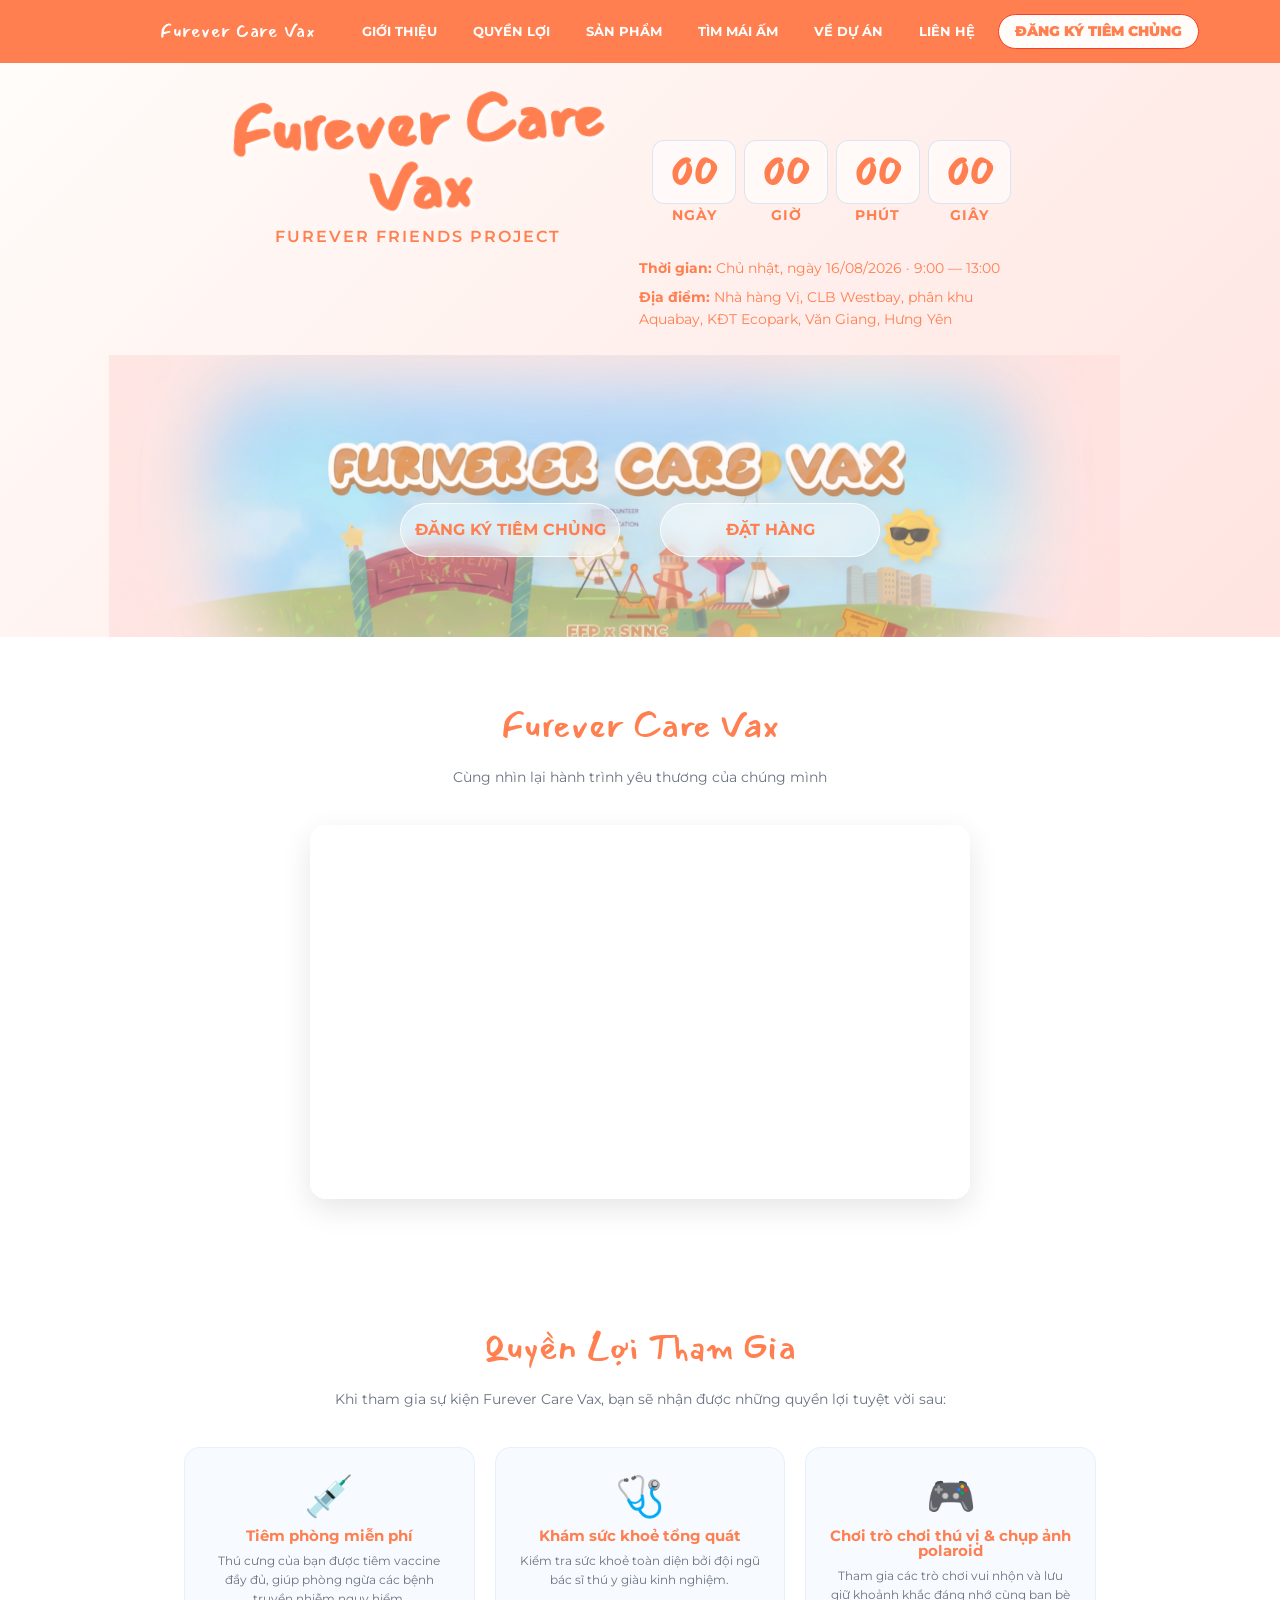
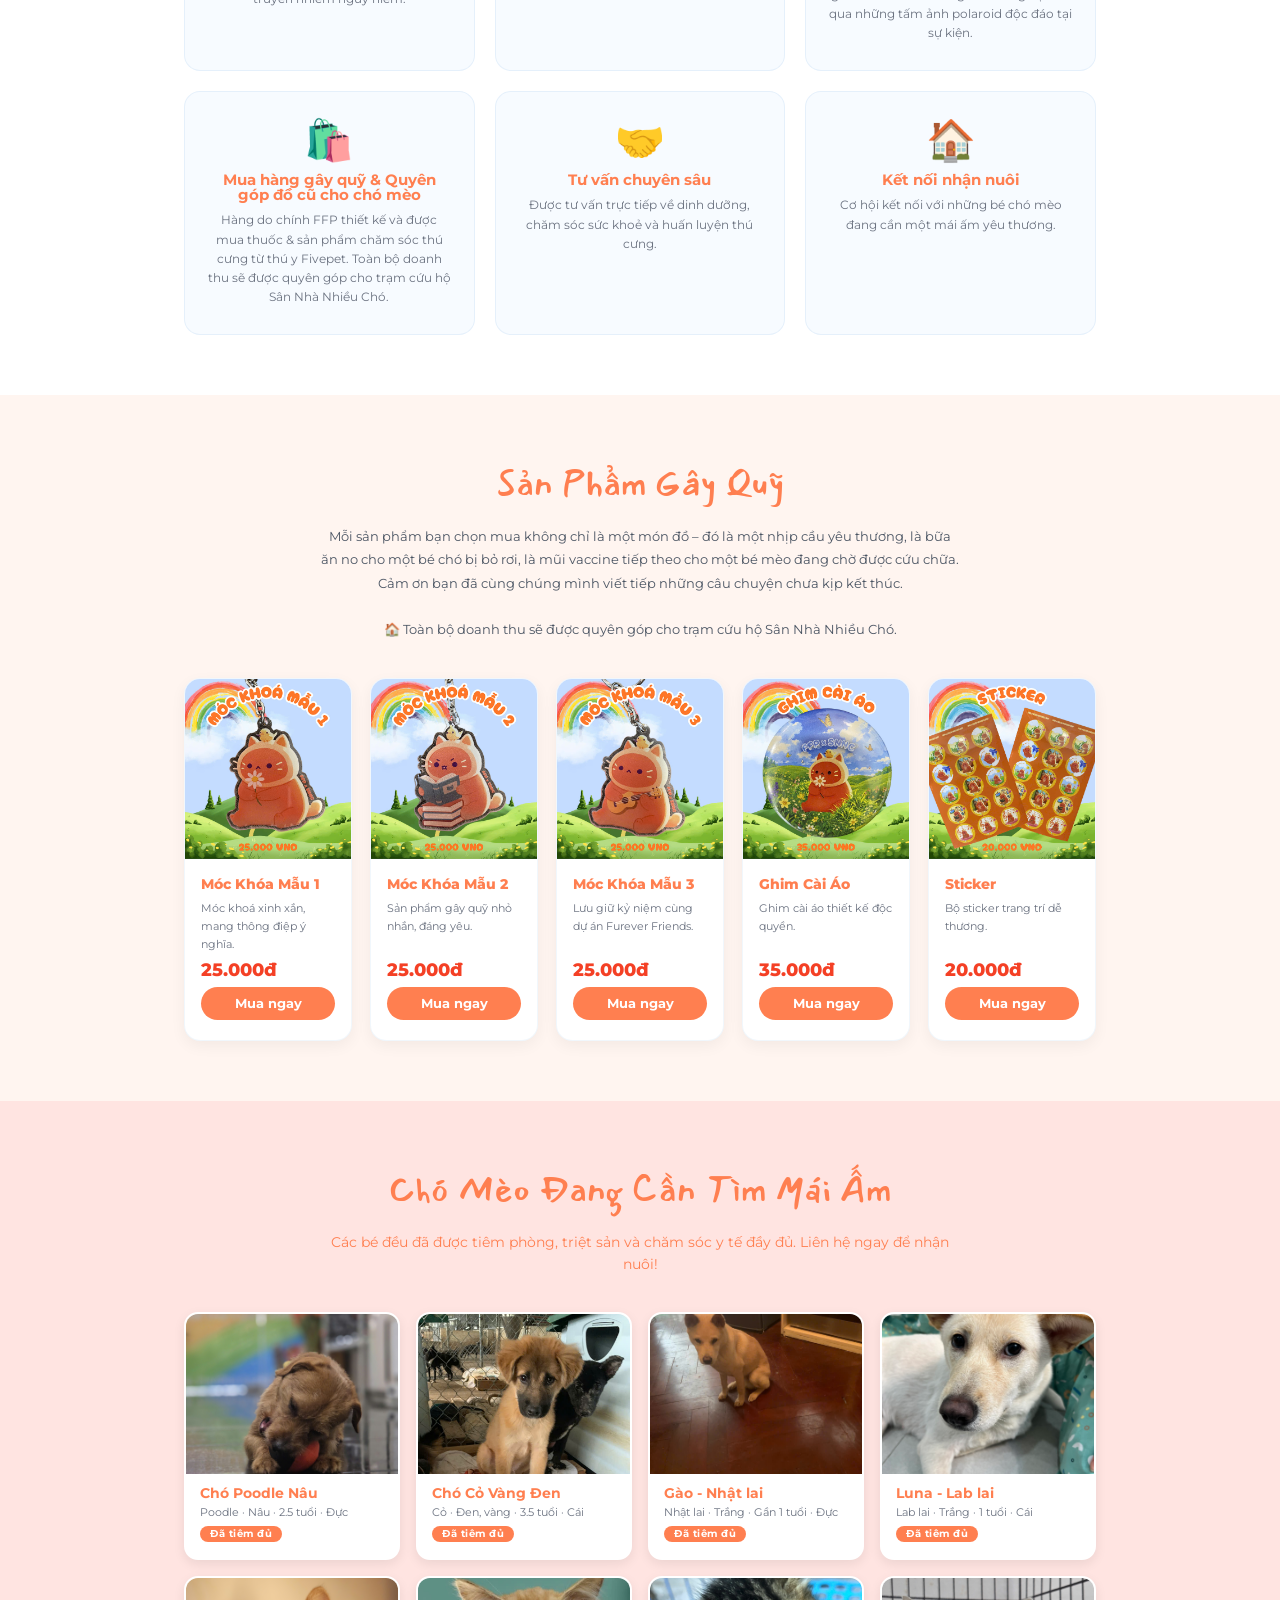
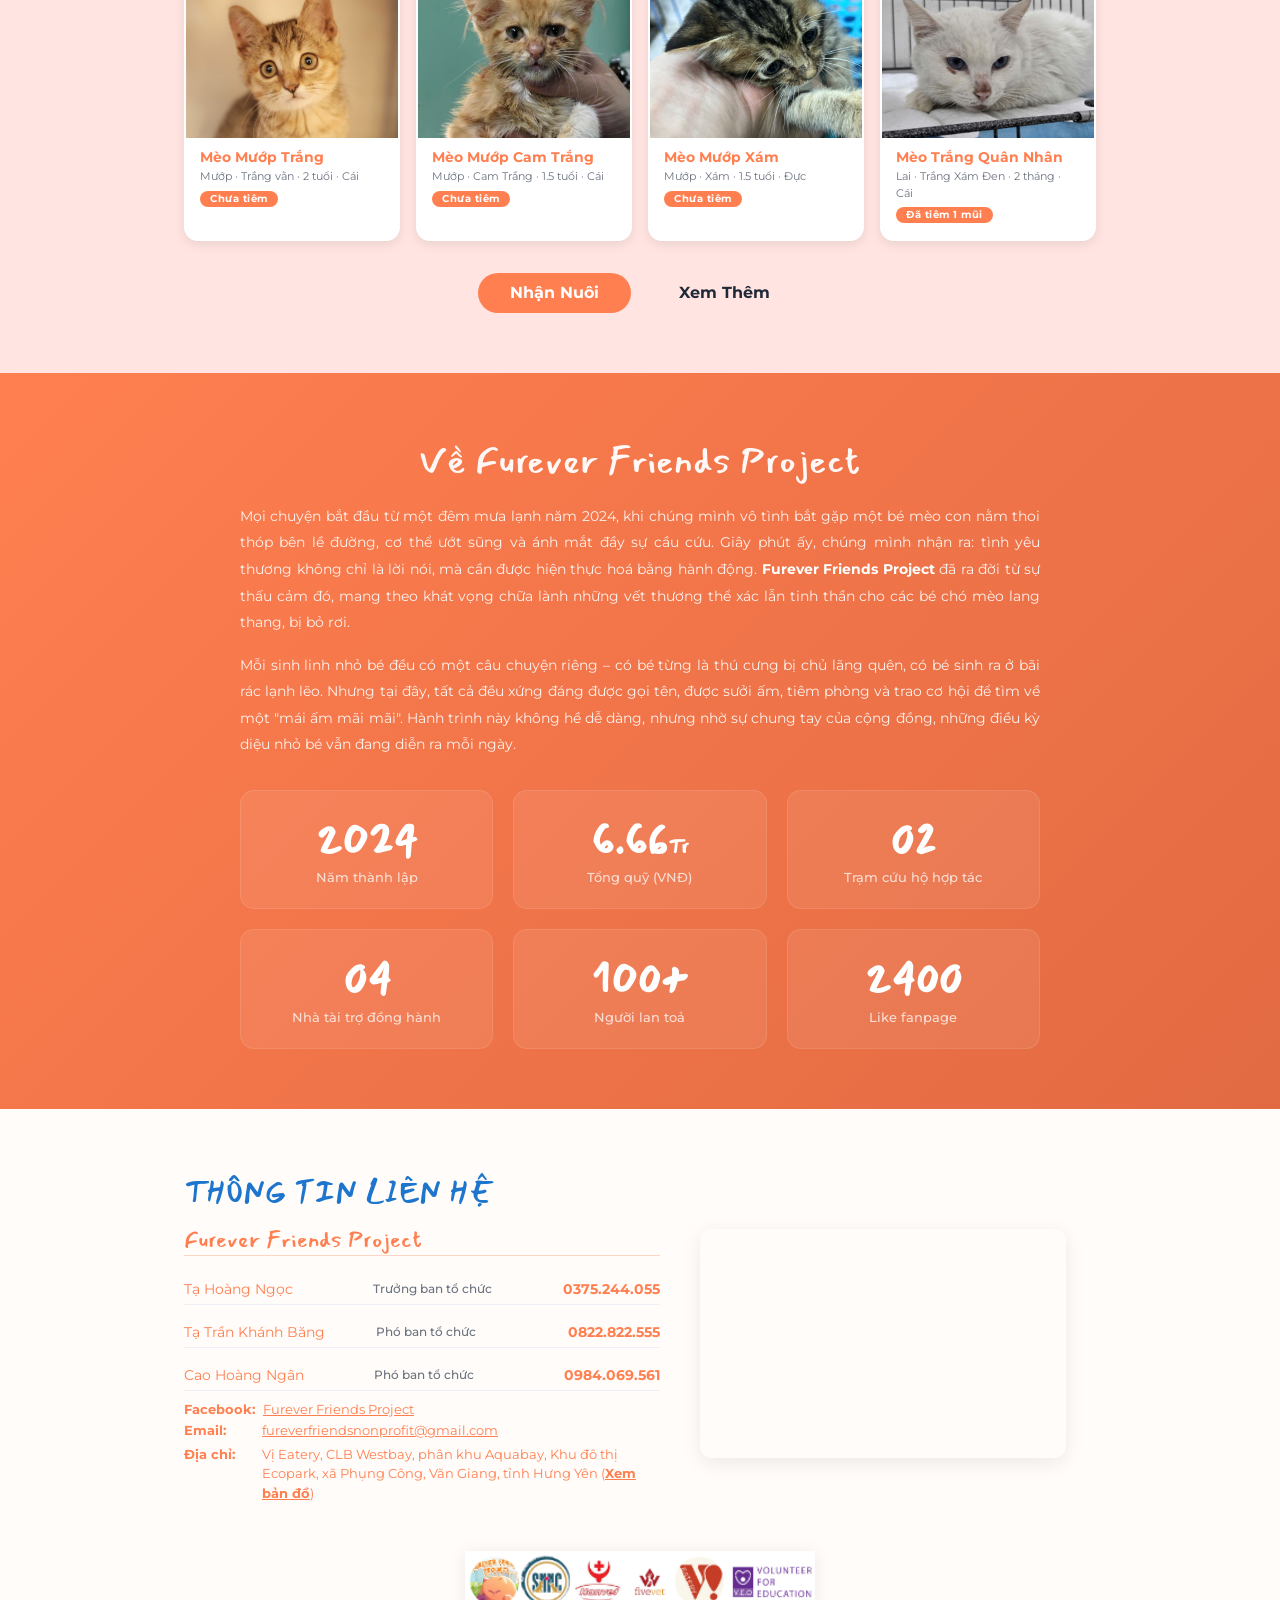
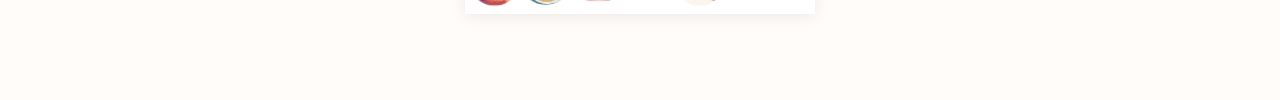
==== commit 4d26d4eb: ""Final Commit" "Hoàn thiện các chỉnh sửa cần thiết cho dự án. Đưa vào hoạt động chính thức"" ====
--- a/index.html
+++ b/index.html
@@ -33,7 +33,7 @@
         <a href="#TIMMAIAM" class="nav-btn">TÌM MÁI ẤM</a>
         <a href="#VECTOI" class="nav-btn">VỀ DỰ ÁN</a>
         <a href="#LIENHE" class="nav-btn">LIÊN HỆ</a>
-        <a href="https://forms.gle/86DB6jtntTqRsetR7" target="_blank" class="nav-btn btn-datve">MUA HÀNG NGAY</a>
+        <a href="https://forms.gle/2smcLdeye2Zicr8T9" target="_blank" class="nav-btn btn-datve">ĐĂNG KÝ TIÊM CHỦNG</a>
         <div class="hamburger" id="hamburger">
           <span></span><span></span><span></span>
         </div>
@@ -48,7 +48,7 @@
       <a href="#TIMMAIAM" class="mob-link">TÌM MÁI ẤM</a>
       <a href="#VECTOI" class="mob-link">VỀ DỰ ÁN</a>
       <a href="#LIENHE" class="mob-link">LIÊN HỆ</a>
-      <a href="https://forms.gle/86DB6jtntTqRsetR7" target="_blank" class="mob-link cta">MUA HÀNG NGAY</a>
+      <a href="https://forms.gle/2smcLdeye2Zicr8T9" target="_blank" class="mob-link cta">ĐĂNG KÝ TIÊM CHỦNG</a>
     </div>
 
     <!-- ====== TASK 1: Furever Care Vax (Tổng quan, thời gian, địa điểm) ====== -->
@@ -89,7 +89,7 @@
         <div class="btn-bgr-bg"></div>
 
         <!-- 2 nút Mua Hàng Ngay + Đặt Hàng (giống Layout Form.html) -->
-        <a href="https://forms.gle/86DB6jtntTqRsetR7" target="_blank" class="btn-datve-chinh">MUA HÀNG NGAY</a>
+        <a href="https://forms.gle/2smcLdeye2Zicr8T9" target="_blank" class="btn-datve-chinh">ĐĂNG KÝ TIÊM CHỦNG</a>
         <a href="https://forms.gle/2smcLdeye2Zicr8T9" target="_blank" class="btn-datve-chinh btn-order-hang">ĐẶT
           HÀNG</a>
 
@@ -136,15 +136,14 @@
             <p class="ql-desc">Kiểm tra sức khoẻ toàn diện bởi đội ngũ bác sĩ thú y giàu kinh nghiệm.</p>
           </div>
           <div class="ql-card">
-            <div class="ql-icon">📘</div>
-            <h3 class="ql-title">Ebook chăm sóc thú cưng</h3>
-            <p class="ql-desc">Tặng ngay ebook miễn phí "Hướng dẫn chăm sóc chó mèo đúng cách" — cẩm nang toàn diện cho
-              người mới nuôi.</p>
-          </div>
-          <div class="ql-card">
-            <div class="ql-icon">🎁</div>
-            <h3 class="ql-title">Quà tặng hấp dẫn</h3>
-            <p class="ql-desc">Nhận các phần quà thú vị từ gian hàng gây quỹ và các nhà tài trợ.</p>
+            <div class="ql-icon">🎮</div>
+            <h3 class="ql-title">Chơi trò chơi thú vị &amp; chụp ảnh polaroid</h3>
+            <p class="ql-desc">Tham gia các trò chơi vui nhộn và lưu giữ khoảnh khắc đáng nhớ cùng bạn bè qua những tấm ảnh polaroid độc đáo tại sự kiện.</p>
+          </div>
+          <div class="ql-card">
+            <div class="ql-icon">🛍️</div>
+            <h3 class="ql-title">Mua hàng gây quỹ &amp; Quyên góp đồ cũ cho chó mèo</h3>
+            <p class="ql-desc">Hàng do chính FFP thiết kế và được mua thuốc &amp; sản phẩm chăm sóc thú cưng từ thú y Fivepet. Toàn bộ doanh thu sẽ được quyên góp cho trạm cứu hộ Sân Nhà Nhiều Chó.</p>
           </div>
           <div class="ql-card">
             <div class="ql-icon">🤝</div>
@@ -167,7 +166,8 @@
         <h2 class="section-title-mansalva">Sản Phẩm Gây Quỹ</h2>
         <p class="section-subtitle">Mỗi sản phẩm bạn chọn mua không chỉ là một món đồ – đó là một nhịp cầu yêu thương,
           là bữa ăn no cho một bé chó bị bỏ rơi, là mũi vaccine tiếp theo cho một bé mèo đang chờ được cứu chữa. Cảm ơn
-          bạn đã cùng chúng mình viết tiếp những câu chuyện chưa kịp kết thúc.</p>
+          bạn đã cùng chúng mình viết tiếp những câu chuyện chưa kịp kết thúc.<br><br>
+          <strong>🏠 Toàn bộ doanh thu sẽ được quyên góp cho trạm cứu hộ Sân Nhà Nhiều Chó.</strong></p>
 
         <div class="sanpham-grid">
           <div class="sp-card">
@@ -178,7 +178,7 @@
               <h3 class="sp-name">Móc Khóa Mẫu 1</h3>
               <p class="sp-desc">Móc khoá xinh xắn, mang thông điệp ý nghĩa.</p>
               <span class="sp-price">25.000đ</span>
-              <a href="https://forms.gle/86DB6jtntTqRsetR7" target="_blank" class="sp-cta">Mua ngay</a>
+              <a href="https://forms.gle/2smcLdeye2Zicr8T9" target="_blank" class="sp-cta">Mua ngay</a>
             </div>
           </div>
           <div class="sp-card">
@@ -189,7 +189,7 @@
               <h3 class="sp-name">Móc Khóa Mẫu 2</h3>
               <p class="sp-desc">Sản phẩm gây quỹ nhỏ nhắn, đáng yêu.</p>
               <span class="sp-price">25.000đ</span>
-              <a href="https://forms.gle/86DB6jtntTqRsetR7" target="_blank" class="sp-cta">Mua ngay</a>
+              <a href="https://forms.gle/2smcLdeye2Zicr8T9" target="_blank" class="sp-cta">Mua ngay</a>
             </div>
           </div>
           <div class="sp-card">
@@ -200,7 +200,7 @@
               <h3 class="sp-name">Móc Khóa Mẫu 3</h3>
               <p class="sp-desc">Lưu giữ kỷ niệm cùng dự án Furever Friends.</p>
               <span class="sp-price">25.000đ</span>
-              <a href="https://forms.gle/86DB6jtntTqRsetR7" target="_blank" class="sp-cta">Mua ngay</a>
+              <a href="https://forms.gle/2smcLdeye2Zicr8T9" target="_blank" class="sp-cta">Mua ngay</a>
             </div>
           </div>
           <div class="sp-card">
@@ -211,7 +211,7 @@
               <h3 class="sp-name">Ghim Cài Áo</h3>
               <p class="sp-desc">Ghim cài áo thiết kế độc quyền.</p>
               <span class="sp-price">35.000đ</span>
-              <a href="https://forms.gle/86DB6jtntTqRsetR7" target="_blank" class="sp-cta">Mua ngay</a>
+              <a href="https://forms.gle/2smcLdeye2Zicr8T9" target="_blank" class="sp-cta">Mua ngay</a>
             </div>
           </div>
           <div class="sp-card">
@@ -222,7 +222,7 @@
               <h3 class="sp-name">Sticker</h3>
               <p class="sp-desc">Bộ sticker trang trí dễ thương.</p>
               <span class="sp-price">20.000đ</span>
-              <a href="https://forms.gle/86DB6jtntTqRsetR7" target="_blank" class="sp-cta">Mua ngay</a>
+              <a href="https://forms.gle/2smcLdeye2Zicr8T9" target="_blank" class="sp-cta">Mua ngay</a>
             </div>
           </div>
         </div>
@@ -338,14 +338,14 @@
             </div>
             <div class="contact-row">
               <span class="contact-label">Địa chỉ:</span>
-              <span class="contact-text">Greenfield School, Lô 01-74, KĐT Ecopark, Văn Giang, Hưng Yên (<a
+              <span class="contact-text">Vị Eatery, CLB Westbay, phân khu Aquabay, Khu đô thị Ecopark, xã Phụng Công, Văn Giang, tỉnh Hưng Yên (<a
                   href="https://maps.app.goo.gl/L2q5T82XnoViYhaW6?g_st=ic" target="_blank"
                   style="color:#ff7f50;text-decoration:underline;font-weight:bold;">Xem bản đồ</a>)</span>
             </div>
           </div>
           <div class="contact-right">
             <iframe
-              src="https://www.google.com/maps/embed?pb=!1m18!1m12!1m3!1d3725.439837946458!2d105.92093337457354!3d20.974998980660896!2m3!1f0!2f0!3f0!3m2!1i1024!2i768!4f13.1!3m3!1m2!1s0x3135af1fd0faafd7%3A0xf1ee2a20f71c529b!2sGreenfield%20School!5e0!3m2!1sen!2s!4v1773727110188"
+              src="https://www.google.com/maps/embed?pb=!1m18!1m12!1m3!1d3724.3!2d105.9430!3d20.9820!2m3!1f0!2f0!3f0!3m2!1i1024!2i768!4f13.1!3m3!1m2!1s0x3135a9fa4a2b7d1d%3A0x6e2e3e7e8e9e4e5e!2sWestbay%20Club%2C%20Aquabay%2C%20Ecopark!5e0!3m2!1svi!2s!4v1719600000000"
               width="366" height="229" style="border:0;" allowfullscreen="" loading="lazy"
               referrerpolicy="no-referrer-when-downgrade"></iframe>
           </div>
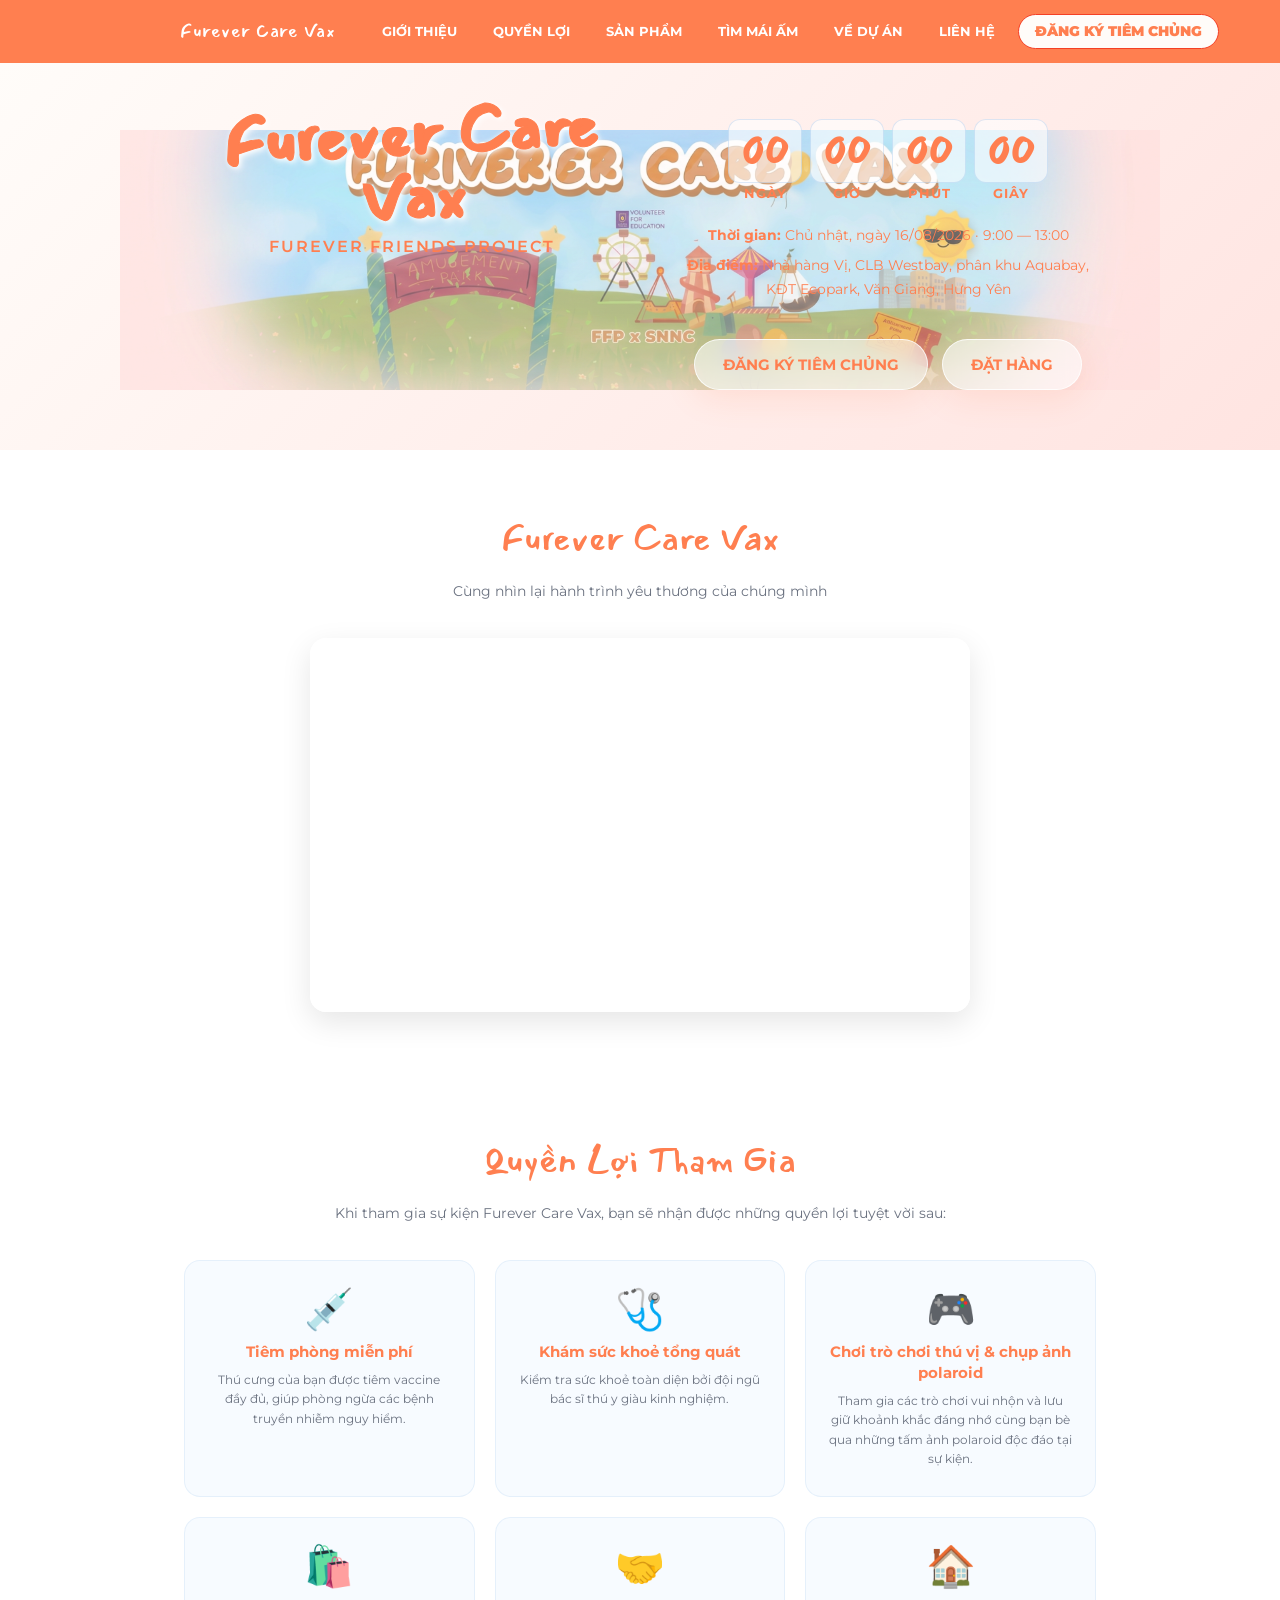
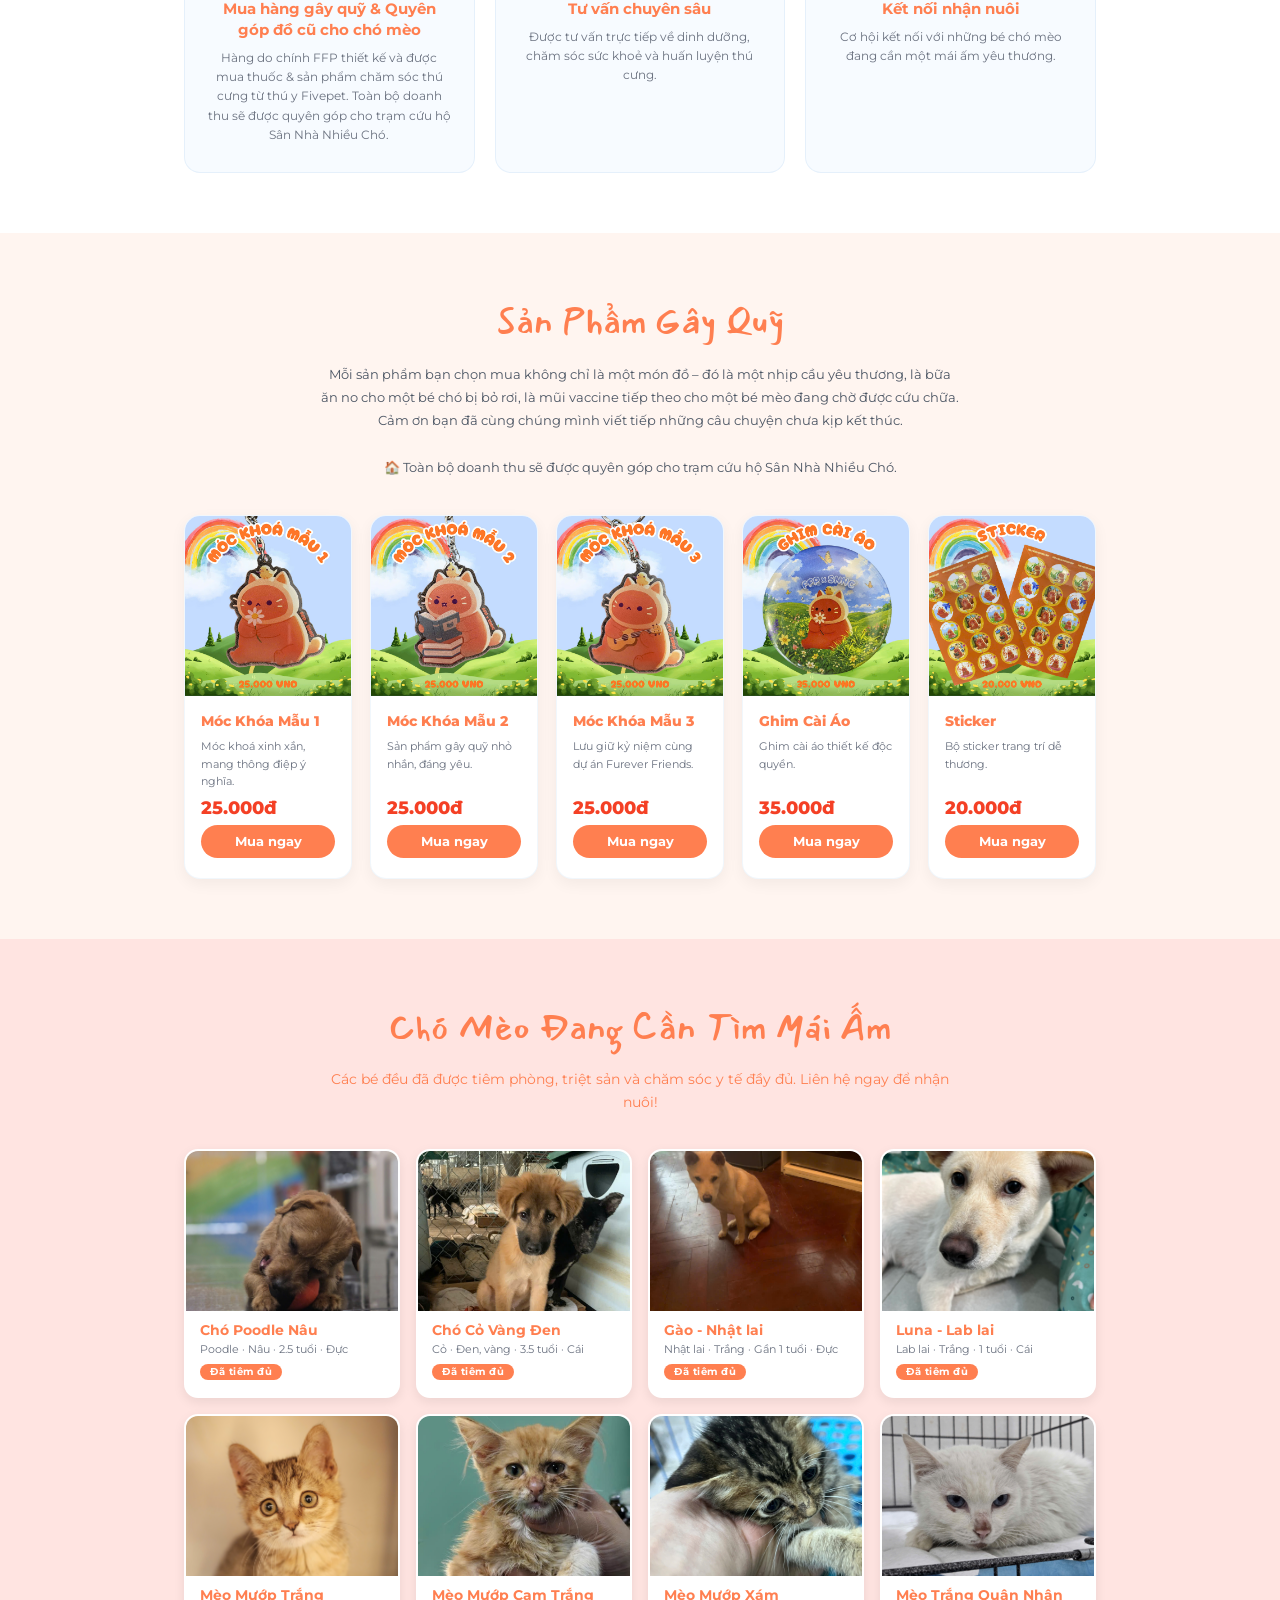
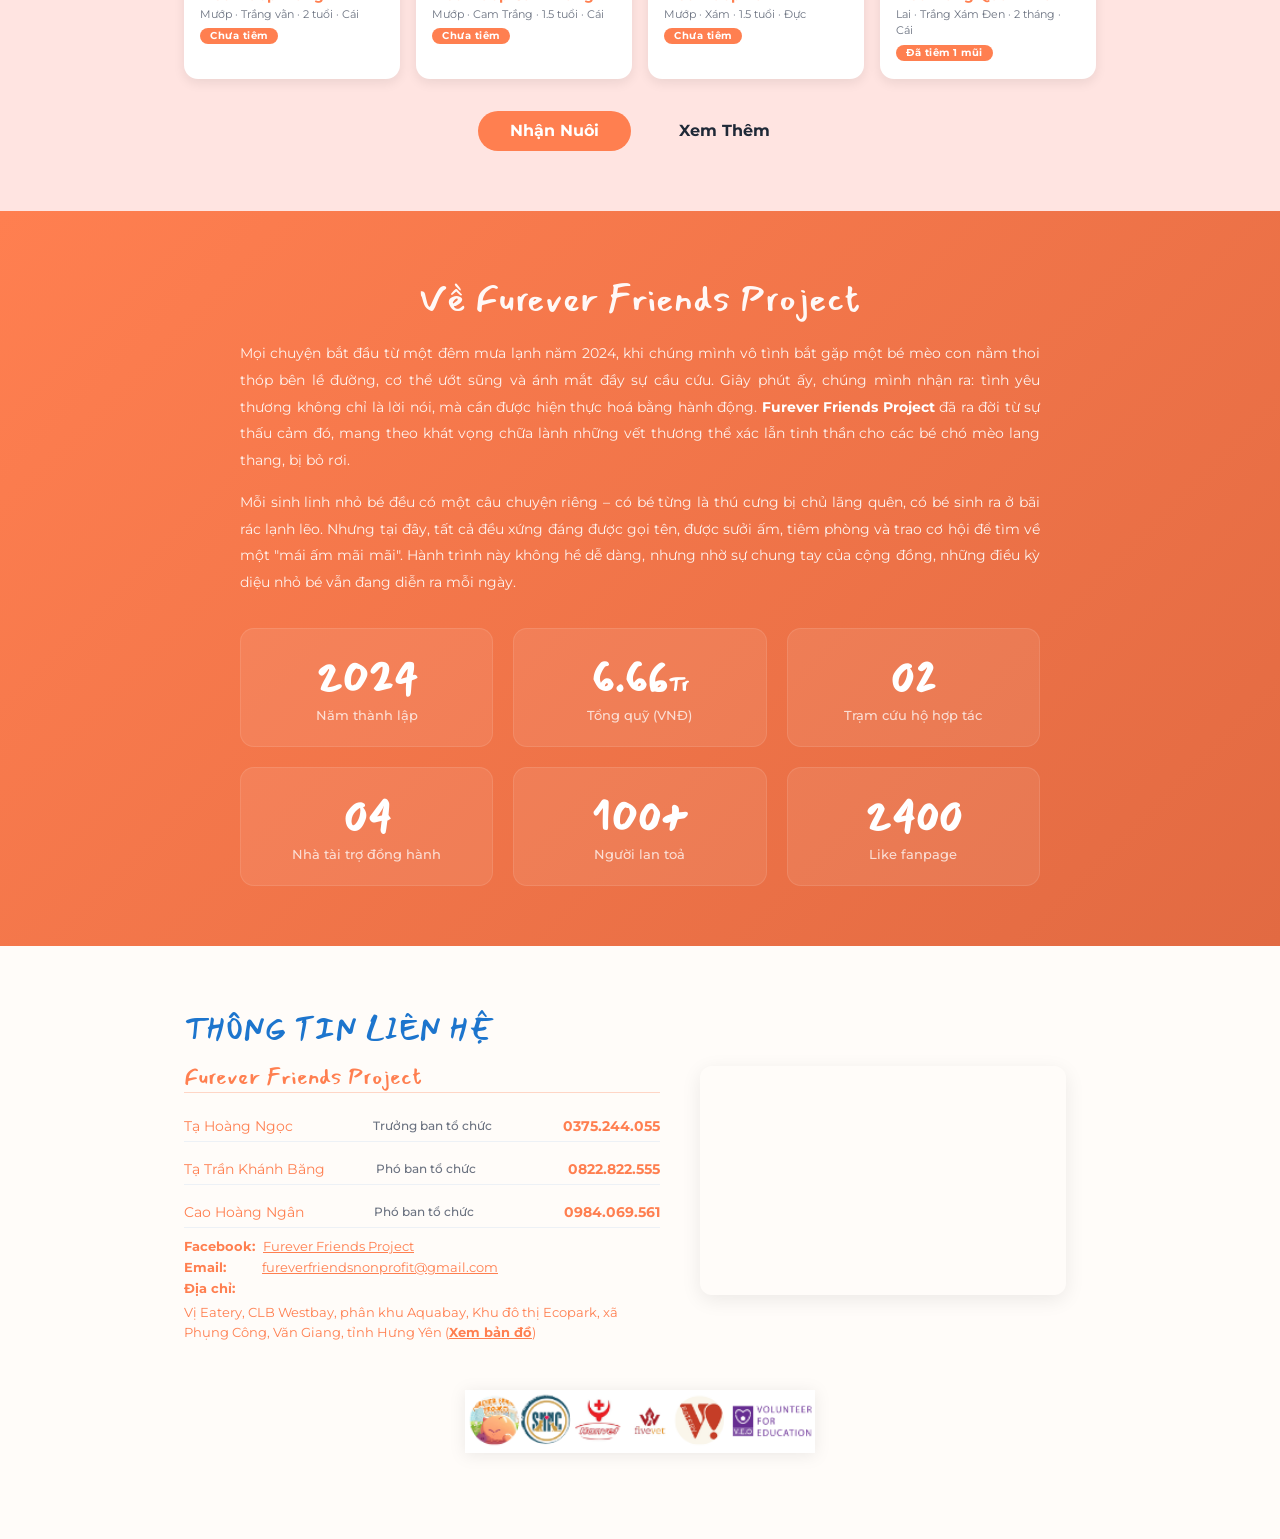
==== commit ce589ffc: "Final" ====
--- a/index.html
+++ b/index.html
@@ -3,7 +3,7 @@
 
 <head>
   <meta charset="UTF-8">
-  <meta name="viewport" content="width=960,user-scalable=no,initial-scale=1.0">
+  <meta name="viewport" content="width=device-width, initial-scale=1.0">
   <title>Furever Care Vax 🐾 — Furever Friends Project</title>
   <meta name="description"
     content="Furever Care Vax — Sự kiện tiêm phòng, triệt sản miễn phí cho chó mèo, do Furever Friends Project tổ chức.">
@@ -56,43 +56,49 @@
       <div class="ladi-section-background"></div>
       <div class="ladi-container">
 
-        <!-- Background decoration giống Form.html -->
-        <div class="hero-bg-circle"></div>
-
-        <!-- Tiêu đề chính: Furever Care Vax (chữ to Mansalva) -->
-        <div class="hero-title-box">
-          <h1 class="hero-title-main">Furever Care Vax</h1>
-          <p class="hero-subtitle">Furever Friends Project</p>
-        </div>
-
-
-        <!-- COUNTDOWN - giống Form.html -->
-        <div class="countdown-group">
-          <div class="countdown-box" id="countdown">
-            <div class="cd-item"><span class="cd-num" id="cd-days">00</span></div>
-            <div class="cd-item"><span class="cd-num" id="cd-hours">00</span></div>
-            <div class="cd-item"><span class="cd-num" id="cd-mins">00</span></div>
-            <div class="cd-item"><span class="cd-num" id="cd-secs">00</span></div>
-          </div>
-          <div class="cd-labels">
-            <span>NGÀY</span><span>GIỜ</span><span>PHÚT</span><span>GIÂY</span>
-          </div>
-        </div>
-
-        <!-- Thông tin thời gian - địa điểm -->
-        <div class="hero-info">
-          <p><strong>Thời gian:</strong> Chủ nhật, ngày 16/08/2026 · 9:00 — 13:00</p>
-          <p><strong>Địa điểm:</strong> Nhà hàng Vị, CLB Westbay, phân khu Aquabay, KĐT Ecopark, Văn Giang, Hưng Yên</p>
-        </div>
-
-        <!-- Ảnh nền Bgr.png phía sau 2 nút (giống Form.html có ảnh nền sau nút) -->
+        <!-- Ảnh nền Bgr.png -->
         <div class="btn-bgr-bg"></div>
 
-        <!-- 2 nút Mua Hàng Ngay + Đặt Hàng (giống Layout Form.html) -->
-        <a href="https://forms.gle/2smcLdeye2Zicr8T9" target="_blank" class="btn-datve-chinh">ĐĂNG KÝ TIÊM CHỦNG</a>
-        <a href="https://forms.gle/2smcLdeye2Zicr8T9" target="_blank" class="btn-datve-chinh btn-order-hang">ĐẶT
-          HÀNG</a>
-
+        <!-- Hero layout: 2 cột desktop, 1 cột mobile -->
+        <div class="hero-layout">
+
+          <!-- Cột trái: Tiêu đề -->
+          <div class="hero-left">
+            <div class="hero-title-box">
+              <h1 class="hero-title-main">Furever Care Vax</h1>
+              <p class="hero-subtitle">Furever Friends Project</p>
+            </div>
+          </div>
+
+          <!-- Cột phải: Countdown + Info + Nút -->
+          <div class="hero-right">
+            <!-- COUNTDOWN -->
+            <div class="countdown-group">
+              <div class="countdown-box" id="countdown">
+                <div class="cd-item"><span class="cd-num" id="cd-days">00</span></div>
+                <div class="cd-item"><span class="cd-num" id="cd-hours">00</span></div>
+                <div class="cd-item"><span class="cd-num" id="cd-mins">00</span></div>
+                <div class="cd-item"><span class="cd-num" id="cd-secs">00</span></div>
+              </div>
+              <div class="cd-labels">
+                <span>NGÀY</span><span>GIỜ</span><span>PHÚT</span><span>GIÂY</span>
+              </div>
+            </div>
+
+            <!-- Thông tin thời gian - địa điểm -->
+            <div class="hero-info">
+              <p><strong>Thời gian:</strong> Chủ nhật, ngày 16/08/2026 · 9:00 — 13:00</p>
+              <p><strong>Địa điểm:</strong> Nhà hàng Vị, CLB Westbay, phân khu Aquabay, KĐT Ecopark, Văn Giang, Hưng Yên</p>
+            </div>
+
+            <!-- 2 nút -->
+            <div class="hero-btns">
+              <a href="https://forms.gle/2smcLdeye2Zicr8T9" target="_blank" class="btn-datve-chinh">ĐĂNG KÝ TIÊM CHỦNG</a>
+              <a href="https://forms.gle/2smcLdeye2Zicr8T9" target="_blank" class="btn-datve-chinh">ĐẶT HÀNG</a>
+            </div>
+          </div>
+
+        </div>
       </div>
     </div>
 
--- a/style.css
+++ b/style.css
@@ -1,6 +1,6 @@
 /* ============================================================
    FUREVER CARE VAX — Style giống Form.html (Ladipage)
-   Font: Mansalva + Montserrat | Màu xanh #ff7f50
+   Font: Mansalva + Montserrat | Màu chủ đạo #ff7f50
    ============================================================ */
 
 *,*::before,*::after{margin:0;padding:0;border:0;outline:0;font-size:100%;font:inherit;vertical-align:baseline;box-sizing:border-box;-webkit-font-smoothing:antialiased;-moz-osx-font-smoothing:grayscale}
@@ -9,18 +9,15 @@
 ol,ul{list-style:none}
 
 /* LADIPAGE */
-.ladi-wraper{width:100%;min-height:100%;overflow:hidden}
-.ladi-container{position:relative;margin:0 auto;height:100%}
-.ladi-section{margin:0 auto;position:relative}
+.ladi-wraper{width:100%;min-height:100%;overflow-x:hidden}
+.ladi-container{position:relative;width:100%;max-width:960px;margin:0 auto;padding:0 20px}
+.ladi-section{margin:0 auto;position:relative;width:100%}
 .ladi-section-background{position:absolute;width:100%;height:100%;top:0;left:0;pointer-events:none;overflow:hidden}
-
-@media (min-width:768px){.ladi-section .ladi-container{width:960px}}
-@media (max-width:767px){.ladi-section .ladi-container{width:420px}}
 
 /* ===== NAVBAR ===== */
 #NAVBAR{height:62.8px}
 #NAVBAR>.ladi-section-background{background-color:#ff7f50}
-#NAVBAR .ladi-container{display:flex;align-items:center;justify-content:flex-start;gap:10px;padding:0;max-width:960px;margin:0 auto;height:100%;position:relative}
+#NAVBAR .ladi-container{display:flex;align-items:center;justify-content:flex-start;gap:10px;padding:0 20px;margin:0 auto;height:100%;position:relative}
 
 .logo-group{display:flex;align-items:center;gap:6px;cursor:pointer;margin-right:24px;white-space:nowrap}
 .logo-text{font-family:'Mansalva',cursive;font-size:18px;color:#fff;letter-spacing:0.5px;line-height:1}
@@ -43,40 +40,92 @@
 .mob-link:hover{background:rgba(255,255,255,0.1)}
 .mob-link.cta{background:rgba(255,255,255,0.15);color:#fff;font-weight:700;border-color:rgb(244,64,37)}
 
-/* ===== HOME - Task 1 ===== */
-#HOME{height:573.8px}
-#HOME>.ladi-section-background{background-image:linear-gradient(135deg, #fffcf9, #ffe4e1, #fff5f0);background-size:200% 200%;animation:dreamyBg 10s ease infinite}
-
-.hero-bg-circle{position:absolute;width:1011px;height:282px;top:291.8px;left:-51px;pointer-events:none}
-
-.hero-title-box{position:absolute;width:442px;left:37.48px;top:30px;text-align:center}
-.hero-title-main{font-family:'Mansalva',cursive;font-size:64px;font-weight:700;color:#ff7f50;line-height:1;transform:rotate(-3deg);text-shadow:3px 3px 6px rgba(255,255,255,0.9), 0px 0px 5px rgba(255,255,255,0.8);-webkit-text-stroke:1px #ff7f50}
+/* ===================================================================
+   HOME — HERO SECTION (fluid, không dùng absolute tọa độ cứng trên mobile)
+   =================================================================== */
+#HOME{
+  background-image:linear-gradient(135deg,#fffcf9,#ffe4e1,#fff5f0);
+  background-size:200% 200%;
+  animation:dreamyBg 10s ease infinite;
+  padding: 40px 0 60px;
+}
+#HOME>.ladi-section-background{background:none}
+
+/* Hero background decoration */
+.btn-bgr-bg{
+  position:absolute;
+  bottom:0;left:-40px;right:-40px;
+  height:260px;
+  background:url("images/Bgr.png") no-repeat center bottom / cover;
+  pointer-events:none;
+  z-index:0;
+  opacity:0.75;
+}
+
+/* Hero inner layout — 2 cột trên desktop */
+.hero-layout{
+  display:flex;
+  flex-wrap:wrap;
+  gap:32px;
+  align-items:flex-start;
+  position:relative;
+  z-index:1;
+}
+
+.hero-left{
+  flex:1 1 340px;
+  display:flex;
+  flex-direction:column;
+  align-items:center;
+  text-align:center;
+}
+.hero-right{
+  flex:1 1 300px;
+  display:flex;
+  flex-direction:column;
+  align-items:center;
+  gap:12px;
+}
+
+.hero-title-box{text-align:center}
+.hero-title-main{font-family:'Mansalva',cursive;font-size:64px;font-weight:700;color:#ff7f50;line-height:1;transform:rotate(-3deg);text-shadow:3px 3px 6px rgba(255,255,255,0.9),0px 0px 5px rgba(255,255,255,0.8);-webkit-text-stroke:1px #ff7f50;display:inline-block}
 .hero-subtitle{font-family:'Montserrat',sans-serif;font-weight:600;font-size:16px;color:#ff7f50;margin-top:8px;letter-spacing:2px;text-transform:uppercase}
 
 /* Countdown */
-.countdown-group{position:absolute;width:366px;top:76.876px;left:492.48px}
-.countdown-box{display:flex;gap:8px;width:359px}
-.cd-item{width:calc(25% - 6px);height:64px;display:flex;align-items:center;justify-content:center;background:rgba(255,255,255,0.6);border-radius:12px;border:1px solid rgba(29,117,205,0.15)}
+.countdown-group{display:flex;flex-direction:column;align-items:center;width:100%;margin-top:16px}
+.countdown-box{display:flex;gap:8px;width:100%;max-width:320px}
+.cd-item{flex:1;height:64px;display:flex;align-items:center;justify-content:center;background:rgba(255,255,255,0.6);border-radius:12px;border:1px solid rgba(29,117,205,0.15)}
 .cd-num{font-family:'Mansalva',cursive;font-weight:bold;font-size:40px;color:#ff7f50;line-height:1}
-.cd-labels{display:flex;gap:8px;width:359px;margin-top:4px}
-.cd-labels span{width:calc(25% - 6px);text-align:center;font-family:'Montserrat',sans-serif;font-weight:700;font-size:14px;color:#ff7f50;letter-spacing:1px}
+.cd-labels{display:flex;gap:8px;width:100%;max-width:320px;margin-top:4px}
+.cd-labels span{flex:1;text-align:center;font-family:'Montserrat',sans-serif;font-weight:700;font-size:13px;color:#ff7f50;letter-spacing:1px}
 
 /* Hero info */
-.hero-info{position:absolute;top:194.124px;left:479.48px;width:392px}
-.hero-info p{font-family:'Montserrat',sans-serif;font-size:14px;line-height:1.6;color:#ff7f50;text-align:left;margin-bottom:6px}
+.hero-info{width:100%;margin-top:12px}
+.hero-info p{font-family:'Montserrat',sans-serif;font-size:14px;line-height:1.7;color:#ff7f50;text-align:center;margin-bottom:6px}
 .hero-info p strong{font-weight:700}
 
-/* Ảnh nền Bgr.png phía sau 2 nút (giống Form.html #IMAGE7) */
-.btn-bgr-bg{position:absolute;width:1011px;height:282px;top:291.8px;left:-51px;background:url("images/Bgr.png") no-repeat center center / cover;pointer-events:none;z-index:0;opacity:0.75}
-
-/* Nút ĐẶT VÉ NGAY / MUA HÀNG NGAY giống Form.html */
-.btn-datve-chinh{display:inline-flex;align-items:center;justify-content:center;position:absolute;width:220px;height:54px;top:440px;left:240px;font-family:'Montserrat',sans-serif;font-weight:700;font-size:16px;line-height:1.6;color:#ff7f50;text-align:center;background:rgba(255,255,255,0.4);backdrop-filter:blur(10px);-webkit-backdrop-filter:blur(10px);border-radius:200px;border:1px solid rgba(255,255,255,0.8);box-shadow:0 8px 32px 0 rgba(255,127,80,0.15);cursor:pointer;transition:all 0.3s;z-index:1}
-.btn-datve-chinh:hover{background:rgba(255,255,255,0.6);transform:translateY(-3px);box-shadow:0 12px 36px 0 rgba(255,127,80,0.25);border:1px solid #fff}
-.btn-order-hang{left:500px}
+/* Nút hero */
+.hero-btns{display:flex;flex-wrap:wrap;gap:14px;justify-content:center;margin-top:20px;position:relative;z-index:1}
+.btn-datve-chinh{
+  display:inline-flex;align-items:center;justify-content:center;
+  padding:14px 28px;
+  font-family:'Montserrat',sans-serif;font-weight:700;font-size:15px;line-height:1.4;
+  color:#ff7f50;text-align:center;
+  background:rgba(255,255,255,0.55);
+  backdrop-filter:blur(10px);-webkit-backdrop-filter:blur(10px);
+  border-radius:200px;border:1px solid rgba(255,255,255,0.8);
+  box-shadow:0 8px 32px 0 rgba(255,127,80,0.15);
+  cursor:pointer;transition:all 0.3s;
+  white-space:nowrap;
+}
+.btn-datve-chinh:hover{background:rgba(255,255,255,0.75);transform:translateY(-3px);box-shadow:0 12px 36px 0 rgba(255,127,80,0.25)}
+
+/* Legacy absolute buttons (hidden on mobile, kept for desktop compat) */
+.btn-order-hang{}
 
 /* ===== VIDEO Section ===== */
-#VIDEO{min-height:400px;background:#fff;padding:60px 0}
-#VIDEO .ladi-container{max-width:960px;padding:0 24px}
+#VIDEO{min-height:auto;background:#fff;padding:60px 0}
+#VIDEO .ladi-container{padding:0 24px}
 .video-wrapper{max-width:660px;margin:0 auto;border-radius:16px;overflow:hidden;box-shadow:0 10px 30px rgba(0,0,0,0.1);border:3px solid #fff}
 .video-box{position:relative;padding-bottom:56.25%;height:0}
 .video-box iframe{position:absolute;top:0;left:0;width:100%;height:100%;border:none;display:block}
@@ -86,19 +135,19 @@
 .section-subtitle{font-family:'Montserrat',sans-serif;font-size:14px;line-height:1.6;color:#6b7280;text-align:center;max-width:640px;margin:0 auto 36px}
 
 /* ===== TASK 2: Quyền lợi tham gia ===== */
-#QUYENLOI{min-height:520px;background:#fff;padding:60px 0}
-#QUYENLOI .ladi-container{max-width:960px;padding:0 24px}
+#QUYENLOI{min-height:auto;background:#fff;padding:60px 0}
+#QUYENLOI .ladi-container{padding:0 24px}
 
 .quyenloi-grid{display:grid;grid-template-columns:repeat(3,1fr);gap:20px}
 .ql-card{background:rgba(186,221,255,0.12);border-radius:16px;padding:28px 22px;text-align:center;border:1px solid rgba(29,117,205,0.08);transition:transform 0.3s,box-shadow 0.3s}
 .ql-card:hover{transform:translateY(-5px);box-shadow:0 10px 25px rgba(29,117,205,0.1)}
 .ql-icon{font-size:40px;margin-bottom:12px}
-.ql-title{font-family:'Montserrat',sans-serif;font-weight:700;font-size:15px;color:#ff7f50;margin-bottom:8px}
+.ql-title{font-family:'Montserrat',sans-serif;font-weight:700;font-size:15px;color:#ff7f50;margin-bottom:8px;line-height:1.4}
 .ql-desc{font-size:12px;color:#6b7280;line-height:1.6}
 
 /* ===== SẢN PHẨM GÂY QUỸ ===== */
-#SANPHAM{min-height:460px;background:#fff5f0;padding:60px 0}
-#SANPHAM .ladi-container{max-width:960px;padding:0 24px}
+#SANPHAM{min-height:auto;background:#fff5f0;padding:60px 0}
+#SANPHAM .ladi-container{padding:0 24px}
 #SANPHAM .section-subtitle{color:#4b5563;font-size:13px;line-height:1.8}
 
 .sanpham-grid{display:grid;grid-template-columns:repeat(5,1fr);gap:18px}
@@ -118,8 +167,8 @@
 .sp-cta:hover{background:#e26a42}
 
 /* ===== TASK 3: Chó mèo tìm mái ấm ===== */
-#TIMMAIAM{min-height:500px;background:#ffe4e1;padding:60px 0}
-#TIMMAIAM .ladi-container{max-width:960px;padding:0 24px}
+#TIMMAIAM{min-height:auto;background:#ffe4e1;padding:60px 0}
+#TIMMAIAM .ladi-container{padding:0 24px}
 #TIMMAIAM .section-subtitle{color:#ff7f50}
 
 .pets-grid{display:grid;grid-template-columns:repeat(4,1fr);gap:16px;margin-top:10px}
@@ -141,8 +190,8 @@
 .xemthem-hint.open .arrow-down{transform:rotate(180deg)}
 
 /* ===== TASK 4: Về Furever Friends Project ===== */
-#VECTOI{min-height:480px;background:linear-gradient(135deg,#ff7f50,#e26a42);padding:60px 0}
-#VECTOI .ladi-container{max-width:960px;padding:0 24px}
+#VECTOI{min-height:auto;background:linear-gradient(135deg,#ff7f50,#e26a42);padding:60px 0}
+#VECTOI .ladi-container{padding:0 24px}
 
 .about-content{max-width:800px;margin:0 auto}
 .about-text p{font-family:'Montserrat',sans-serif;font-size:14px;line-height:1.9;color:rgba(255,255,255,0.9);margin-bottom:16px;text-align:justify}
@@ -155,8 +204,8 @@
 .about-stat-lbl{display:block;font-family:'Montserrat',sans-serif;font-size:13px;color:rgba(255,255,255,0.75);margin-top:6px;font-weight:500}
 
 /* ===== TASK 5: Liên hệ ===== */
-#LIENHE{min-height:531.8px;background:#fffcf9;padding:60px 0}
-#LIENHE .ladi-container{max-width:960px;padding:0 24px}
+#LIENHE{min-height:auto;background:#fffcf9;padding:60px 0}
+#LIENHE .ladi-container{padding:0 24px}
 
 .contact-layout{display:grid;grid-template-columns:1.2fr 1fr;gap:40px;margin-top:12px}
 
@@ -169,52 +218,47 @@
 .cp-phone{font-weight:700;font-size:14px;color:#ff7f50;text-align:right;transition:color 0.2s}
 .cp-phone:hover{color:#f44025}
 
-.contact-row{margin-bottom:8px;display:flex;gap:8px;align-items:baseline}
+.contact-row{margin-bottom:8px;display:flex;gap:8px;align-items:baseline;flex-wrap:wrap}
 .contact-label{font-weight:700;font-size:13px;color:#ff7f50;min-width:70px}
 .contact-link{font-size:13px;color:#ff7f50;text-decoration:underline;transition:color 0.2s}
 .contact-link:hover{color:#f44025}
 .contact-text{font-size:13px;color:#ff7f50;line-height:1.5}
 
-.contact-right iframe{border-radius:12px;box-shadow:0 5px 20px rgba(0,0,0,0.08)}
-
-/* ===== RESPONSIVE ===== */
-@media (max-width:767px){
-  #NAVBAR{height:75.35px}
-  .logo-group{top:12.833px;left:17.524px}
-  .logo-text{font-size:16px}
-  .nav-btn,.nav-btn.btn-datve{display:none}
+.contact-right{display:flex;align-items:flex-start}
+.contact-right iframe{border-radius:12px;box-shadow:0 5px 20px rgba(0,0,0,0.08);width:100%;max-width:366px;height:229px}
+
+/* ===================================================================
+   RESPONSIVE — TABLET (≤ 768px)
+   =================================================================== */
+@media (max-width:768px){
+  /* Navbar */
+  #NAVBAR{height:62.8px}
+  .nav-btn:not(.btn-datve){display:none}
   .hamburger{display:flex}
-  .mobile-dropdown.open{display:flex}
-
-  #HOME{height:619px}
-  .hero-title-box{width:400px;left:10px;top:16px}
-  .hero-title-main{font-size:42px}
-  .hero-subtitle{font-size:13px}
-
-
-  .countdown-group{width:280px;top:240px;left:69.639px}
-  .countdown-box{width:275px;gap:6px}
-  .cd-item{height:50px}
-  .cd-num{font-size:36px}
-  .cd-labels{width:275px}
-  .cd-labels span{font-size:12px}
-
-  .hero-info{width:300px;top:347px;left:14px}
-  .hero-info p{font-size:12px}
-
-  .btn-bgr-bg{top:245px;left:-51px;width:1011px;height:282px}
-  .btn-datve-chinh{width:180px;height:45px;top:438px;left:120px;font-size:14px}
-  .btn-order-hang{top:503px;left:120px}
-
-  .section-title-mansalva{font-size:28px}
-  .quyenloi-grid{grid-template-columns:1fr}
-  .sanpham-grid{grid-template-columns:repeat(2,1fr);gap:14px}
+  .nav-btn.btn-datve{font-size:12px;padding:6px 10px}
+
+  /* Hero */
+  #HOME{padding:32px 0 200px}
+  .hero-layout{flex-direction:column;gap:24px}
+  .hero-left,.hero-right{flex:1 1 100%;width:100%}
+  .hero-title-main{font-size:48px}
+  .hero-info p{font-size:13px}
+  .btn-bgr-bg{height:200px}
+
+  /* Sections */
+  .section-title-mansalva{font-size:30px}
+  .quyenloi-grid{grid-template-columns:repeat(2,1fr);gap:16px}
+  .sanpham-grid{grid-template-columns:repeat(3,1fr);gap:14px}
   .pets-grid{grid-template-columns:repeat(2,1fr);gap:12px}
-  .about-stats{grid-template-columns:1fr;gap:12px}
-  .contact-layout{grid-template-columns:1fr}
-  .contact-person{grid-template-columns:1fr;gap:3px;text-align:center}
-  .cp-phone{text-align:center}
-  .contact-row{flex-direction:column;gap:2px}
+  .about-stats{grid-template-columns:repeat(2,1fr);gap:14px}
+
+  /* Contact */
+  .contact-layout{grid-template-columns:1fr;gap:24px}
+  .contact-person{grid-template-columns:1fr 1fr;gap:4px}
+  .cp-phone{text-align:right}
+  .contact-right iframe{max-width:100%;height:220px}
+
+  /* Video */
   #VIDEO{padding:40px 0}
   #QUYENLOI{padding:40px 0}
   #SANPHAM{padding:40px 0}
@@ -223,19 +267,55 @@
   #LIENHE{padding:40px 0}
 }
 
-@media (max-width:480px){
+/* ===================================================================
+   RESPONSIVE — MOBILE (≤ 540px)
+   =================================================================== */
+@media (max-width:540px){
+  /* Navbar */
+  #NAVBAR{height:56px}
+  .logo-text{font-size:15px}
+  .mobile-dropdown{top:56px}
+  .nav-btn.btn-datve{display:none} /* hamburger sẽ thay thế */
+
+  /* Hero */
+  #HOME{padding:28px 0 180px}
+  .hero-title-main{font-size:38px}
+  .hero-subtitle{font-size:12px;letter-spacing:1px}
+  .cd-num{font-size:34px}
+  .cd-item{height:54px}
+  .cd-labels span{font-size:11px}
+  .hero-info p{font-size:12px}
+  .btn-datve-chinh{font-size:14px;padding:12px 20px}
+  .btn-bgr-bg{height:160px}
+
+  /* Sections */
+  .section-title-mansalva{font-size:26px}
+  .section-subtitle{font-size:13px}
+  .quyenloi-grid{grid-template-columns:1fr;gap:14px}
+  .sanpham-grid{grid-template-columns:repeat(2,1fr);gap:12px}
+  .sp-img-box{height:140px}
+  .pets-grid{grid-template-columns:repeat(2,1fr);gap:10px}
+  .pet-card-img,.pet-card-img-placeholder{height:130px}
+  .about-stats{grid-template-columns:repeat(2,1fr);gap:12px}
+  .about-stat-num{font-size:32px}
+
+  /* Contact */
+  .contact-layout{grid-template-columns:1fr;gap:20px}
+  .contact-person{grid-template-columns:1fr;gap:2px;text-align:left}
+  .cp-phone{text-align:left}
+  .contact-right iframe{height:200px}
+}
+
+/* ===================================================================
+   RESPONSIVE — SMALL MOBILE (≤ 380px)
+   =================================================================== */
+@media (max-width:380px){
   .hero-title-main{font-size:32px}
-  .hero-subtitle{font-size:11px}
   .cd-num{font-size:28px}
-  .countdown-group{width:240px;left:40px}
-  .countdown-box{width:236px;gap:4px}
-  .cd-item{width:calc(25% - 4px);height:42px}
-  .cd-labels{width:236px}
-  .cd-labels span{font-size:10px}
-  .btn-datve-chinh{width:160px;font-size:13px;left:130px}
-  .btn-order-hang{width:160px;font-size:13px}
+  .cd-item{height:46px}
   .sanpham-grid{grid-template-columns:1fr}
-  .pets-grid{grid-template-columns:repeat(2,1fr);gap:10px}
+  .sp-img-box{height:200px}
+  .about-stats{grid-template-columns:1fr}
 }
 
 /* ============================================================
@@ -289,4 +369,3 @@
   image-rendering: crisp-edges;
   filter: drop-shadow(0 2px 8px rgba(0,0,0,0.08));
 }
-
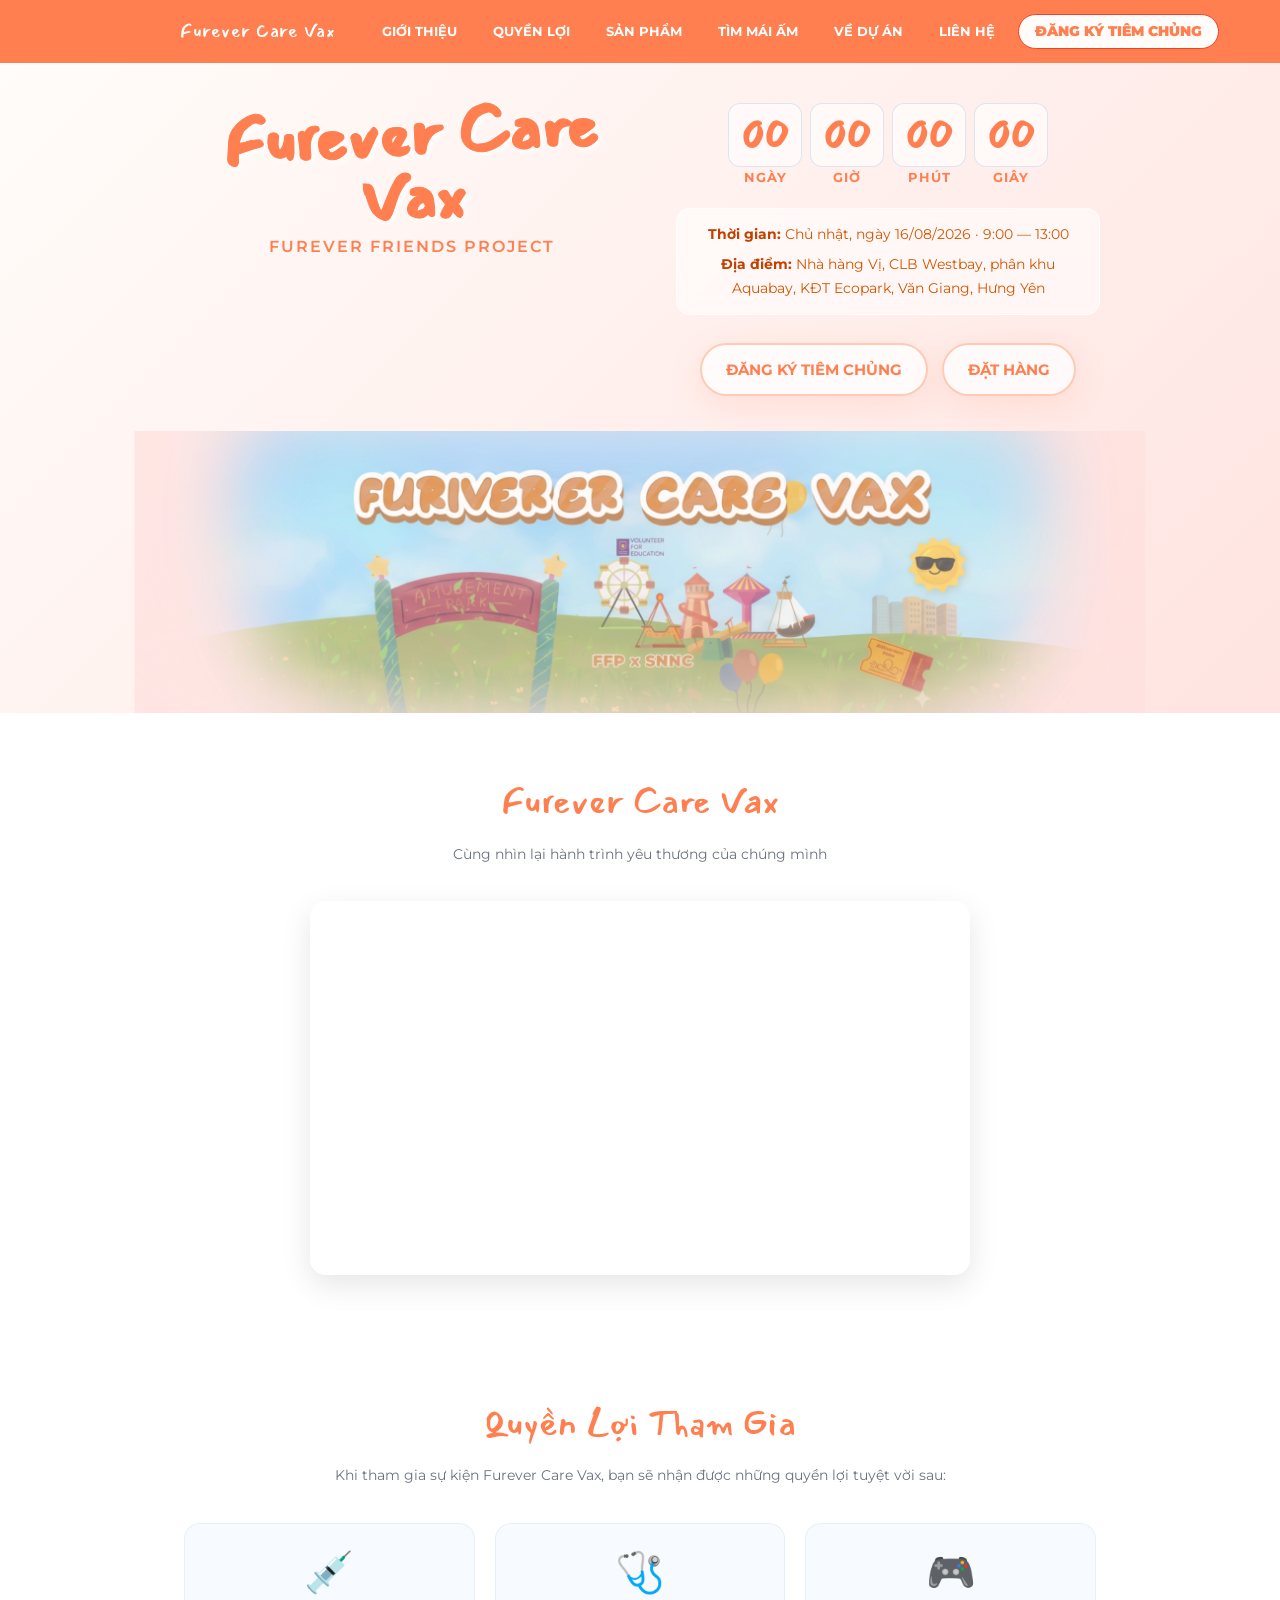
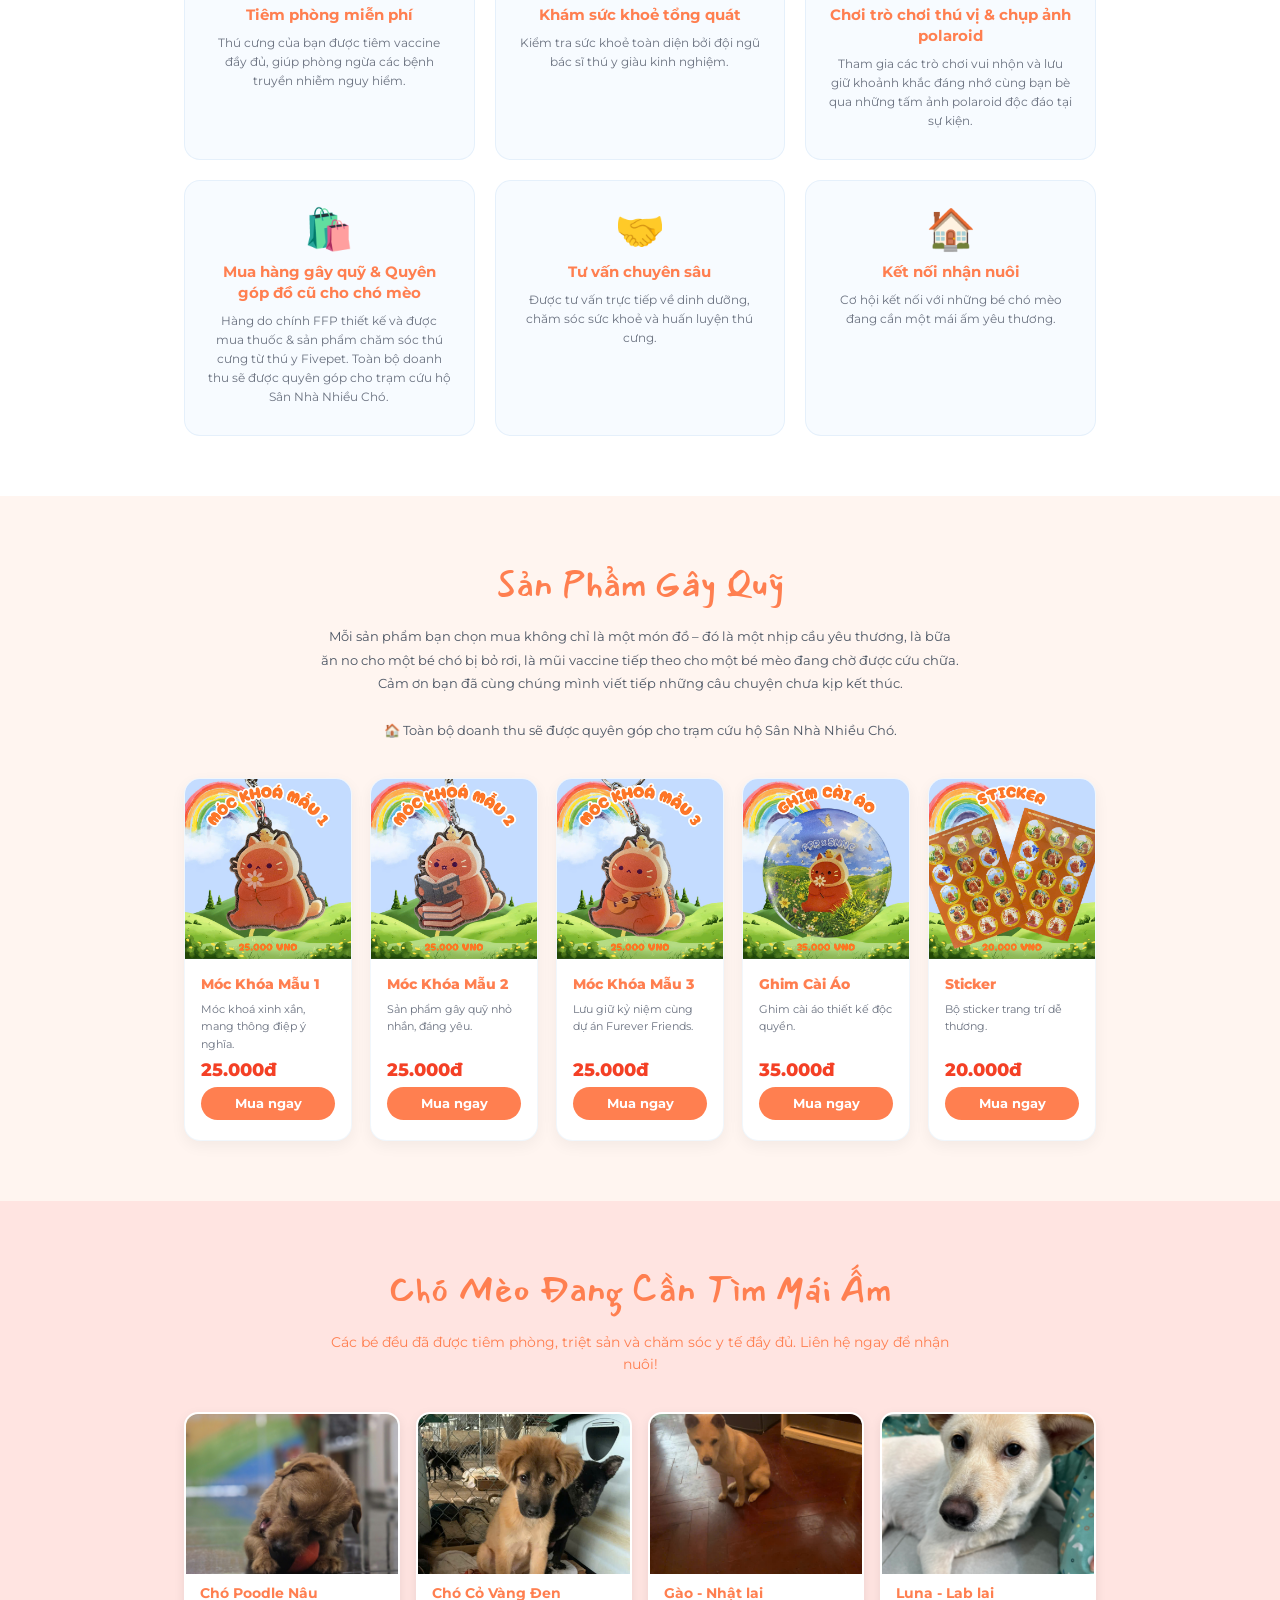
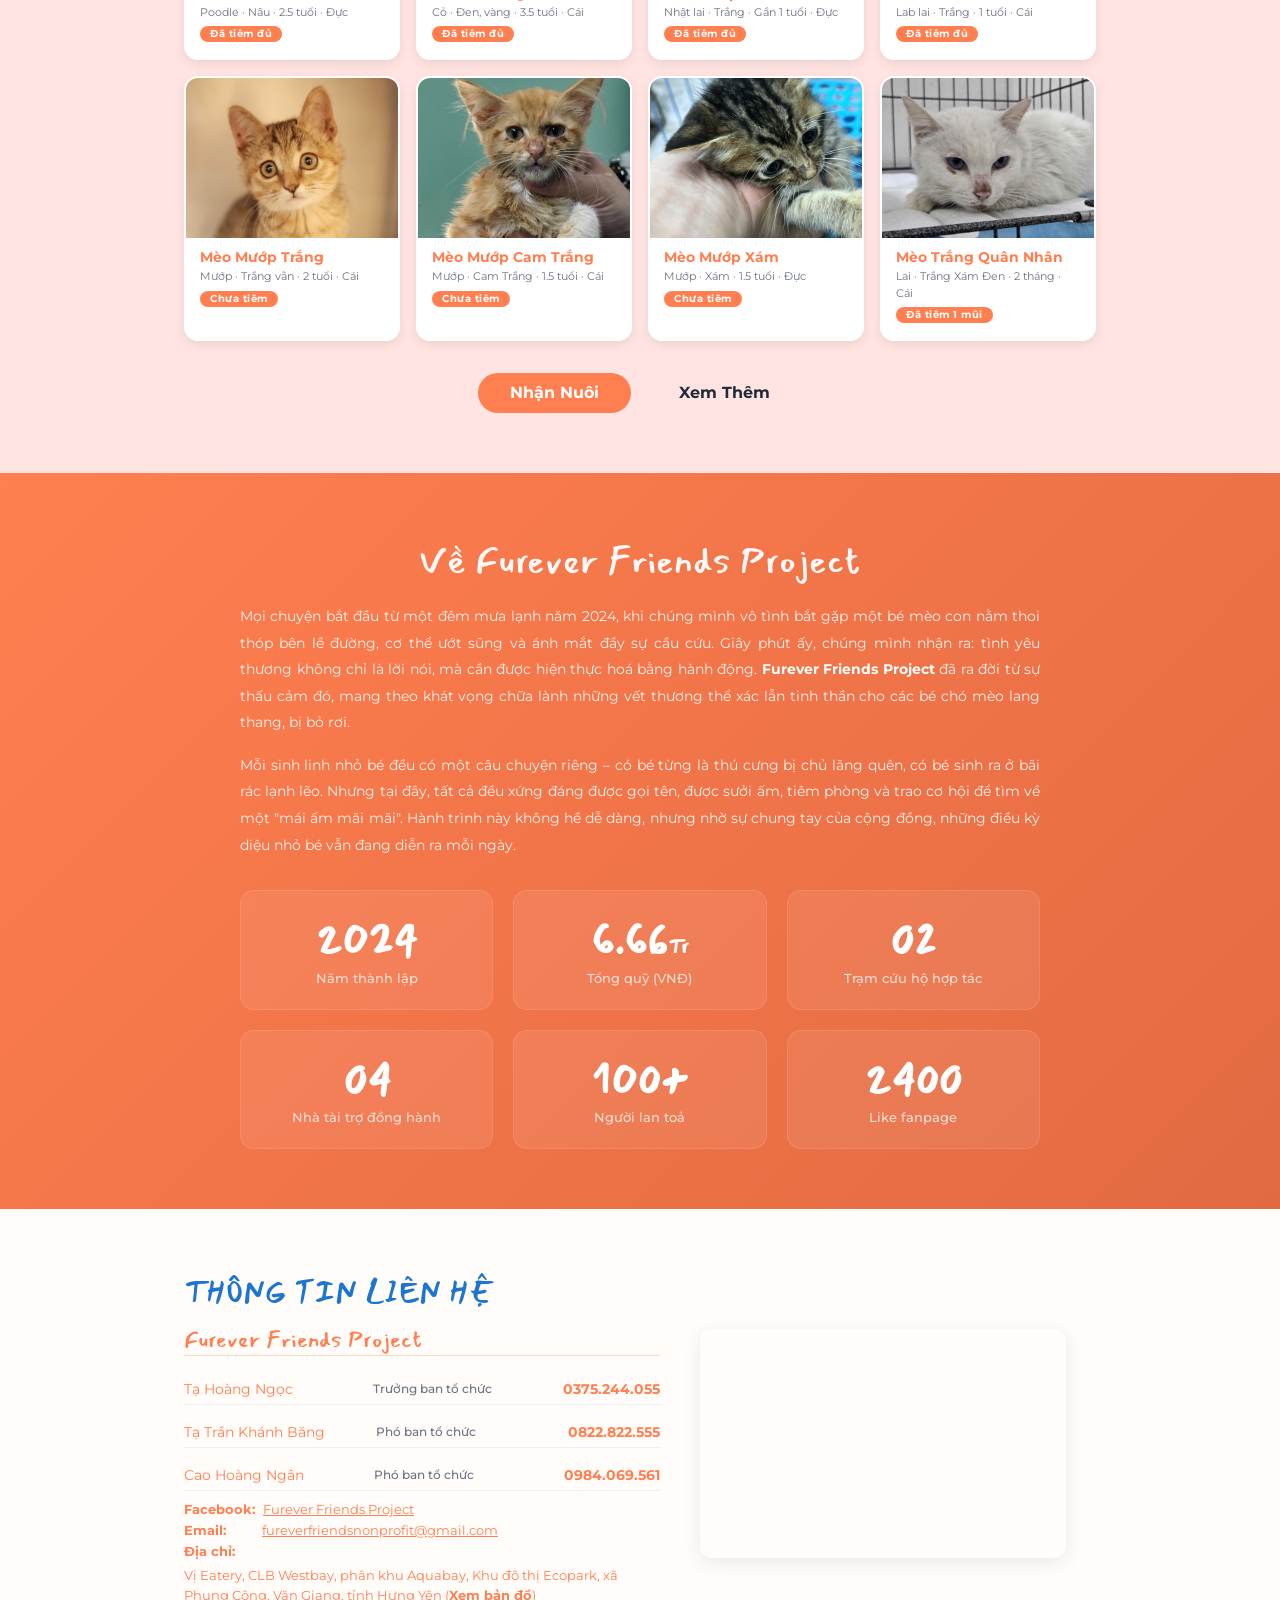
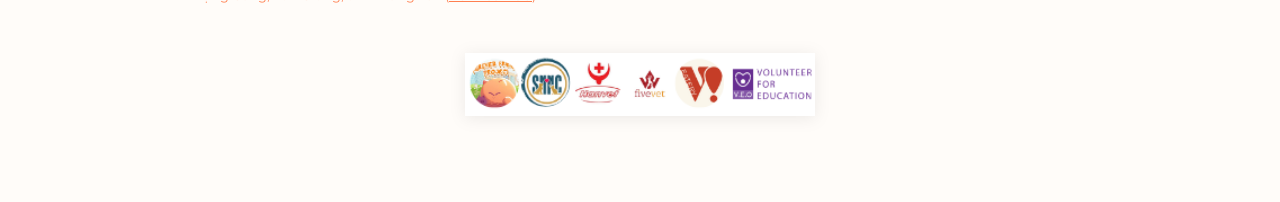
==== commit d7963fdc: "Phai Nal" ====
--- a/index.html
+++ b/index.html
@@ -51,13 +51,14 @@
       <a href="https://forms.gle/2smcLdeye2Zicr8T9" target="_blank" class="mob-link cta">ĐĂNG KÝ TIÊM CHỦNG</a>
     </div>
 
-    <!-- ====== TASK 1: Furever Care Vax (Tổng quan, thời gian, địa điểm) ====== -->
+    <!-- ====== TASK 1: Furever Care Vax ====== -->
     <div id="HOME" class="ladi-section">
       <div class="ladi-section-background"></div>
-      <div class="ladi-container">
-
-        <!-- Ảnh nền Bgr.png -->
-        <div class="btn-bgr-bg"></div>
+
+      <!-- Ảnh nền Bgr.png — con trực tiếp của #HOME để position:absolute tính đúng theo section -->
+      <div class="btn-bgr-bg"></div>
+
+      <div class="ladi-container">
 
         <!-- Hero layout: 2 cột desktop, 1 cột mobile -->
         <div class="hero-layout">
@@ -351,7 +352,7 @@
           </div>
           <div class="contact-right">
             <iframe
-              src="https://www.google.com/maps/embed?pb=!1m18!1m12!1m3!1d3724.3!2d105.9430!3d20.9820!2m3!1f0!2f0!3f0!3m2!1i1024!2i768!4f13.1!3m3!1m2!1s0x3135a9fa4a2b7d1d%3A0x6e2e3e7e8e9e4e5e!2sWestbay%20Club%2C%20Aquabay%2C%20Ecopark!5e0!3m2!1svi!2s!4v1719600000000"
+              src="https://www.google.com/maps/embed?pb=!1m18!1m12!1m3!1d3726.075!2d105.9341614!3d20.9494888!2m3!1f0!2f0!3f0!3m2!1i1024!2i768!4f13.1!3m3!1m2!1s0x3135af004ad9f8f7%3A0x36b96e5ed65768c5!2sV%E1%BB%8B%20Eatery!5e0!3m2!1svi!2s!4v1719600000001"
               width="366" height="229" style="border:0;" allowfullscreen="" loading="lazy"
               referrerpolicy="no-referrer-when-downgrade"></iframe>
           </div>
--- a/style.css
+++ b/style.css
@@ -41,28 +41,34 @@
 .mob-link.cta{background:rgba(255,255,255,0.15);color:#fff;font-weight:700;border-color:rgb(244,64,37)}
 
 /* ===================================================================
-   HOME — HERO SECTION (fluid, không dùng absolute tọa độ cứng trên mobile)
+   HOME — HERO SECTION
    =================================================================== */
 #HOME{
   background-image:linear-gradient(135deg,#fffcf9,#ffe4e1,#fff5f0);
   background-size:200% 200%;
   animation:dreamyBg 10s ease infinite;
-  padding: 40px 0 60px;
+  padding: 40px 0 0;
+  position: relative;
+  min-height: 650px; /* Đảm bảo đủ chiều cao để không cắt phần dưới của ảnh */
+  overflow: hidden;
 }
 #HOME>.ladi-section-background{background:none}
 
-/* Hero background decoration */
+/* Căn giữa ảnh nền bằng left: 50% và transform, và đặt sát đáy */
 .btn-bgr-bg{
   position:absolute;
-  bottom:0;left:-40px;right:-40px;
-  height:260px;
-  background:url("images/Bgr.png") no-repeat center bottom / cover;
+  width:1011px;
+  height:282px;
+  bottom: 0;        /* Cố định sát đáy section, không còn lơ lửng */
+  left: 50%;        /* Đưa ra giữa */
+  transform: translateX(-50%); /* Căn giữa chính xác */
+  background:url("images/Bgr.png") no-repeat center bottom / cover; /* focus vào phần dưới ảnh */
   pointer-events:none;
   z-index:0;
   opacity:0.75;
 }
 
-/* Hero inner layout — 2 cột trên desktop */
+/* Hero inner layout — 2 cột desktop / 1 cột mobile */
 .hero-layout{
   display:flex;
   flex-wrap:wrap;
@@ -70,6 +76,7 @@
   align-items:flex-start;
   position:relative;
   z-index:1;
+  padding-bottom: 240px; /* đủ chỗ để ảnh nền hiện bên dưới */
 }
 
 .hero-left{
@@ -92,7 +99,7 @@
 .hero-subtitle{font-family:'Montserrat',sans-serif;font-weight:600;font-size:16px;color:#ff7f50;margin-top:8px;letter-spacing:2px;text-transform:uppercase}
 
 /* Countdown */
-.countdown-group{display:flex;flex-direction:column;align-items:center;width:100%;margin-top:16px}
+.countdown-group{display:flex;flex-direction:column;align-items:center;width:100%;margin-top:0}
 .countdown-box{display:flex;gap:8px;width:100%;max-width:320px}
 .cd-item{flex:1;height:64px;display:flex;align-items:center;justify-content:center;background:rgba(255,255,255,0.6);border-radius:12px;border:1px solid rgba(29,117,205,0.15)}
 .cd-num{font-family:'Mansalva',cursive;font-weight:bold;font-size:40px;color:#ff7f50;line-height:1}
@@ -100,28 +107,43 @@
 .cd-labels span{flex:1;text-align:center;font-family:'Montserrat',sans-serif;font-weight:700;font-size:13px;color:#ff7f50;letter-spacing:1px}
 
 /* Hero info */
-.hero-info{width:100%;margin-top:12px}
-.hero-info p{font-family:'Montserrat',sans-serif;font-size:14px;line-height:1.7;color:#ff7f50;text-align:center;margin-bottom:6px}
-.hero-info p strong{font-weight:700}
+.hero-info{
+  width:100%;
+  margin-top:12px;
+  /* đảm bảo luôn hiển thị nền trắng bán trong suốt để đọc được dù có bg image */
+  background:rgba(255,255,255,0.55);
+  backdrop-filter:blur(8px);
+  -webkit-backdrop-filter:blur(8px);
+  border-radius:14px;
+  padding:14px 16px;
+  border:1px solid rgba(255,255,255,0.8);
+}
+.hero-info p{font-family:'Montserrat',sans-serif;font-size:14px;line-height:1.7;color:#d45500;text-align:center;margin-bottom:6px}
+.hero-info p:last-child{margin-bottom:0}
+.hero-info p strong{font-weight:700;color:#c24000}
 
 /* Nút hero */
-.hero-btns{display:flex;flex-wrap:wrap;gap:14px;justify-content:center;margin-top:20px;position:relative;z-index:1}
+.hero-btns{
+  display:flex;
+  flex-wrap:wrap;
+  gap:14px;
+  justify-content:center;
+  margin-top:16px;
+  width:100%;
+}
 .btn-datve-chinh{
   display:inline-flex;align-items:center;justify-content:center;
-  padding:14px 28px;
+  padding:14px 24px;
   font-family:'Montserrat',sans-serif;font-weight:700;font-size:15px;line-height:1.4;
   color:#ff7f50;text-align:center;
-  background:rgba(255,255,255,0.55);
+  background:rgba(255,255,255,0.75);
   backdrop-filter:blur(10px);-webkit-backdrop-filter:blur(10px);
-  border-radius:200px;border:1px solid rgba(255,255,255,0.8);
+  border-radius:200px;border:2px solid rgba(255,127,80,0.4);
   box-shadow:0 8px 32px 0 rgba(255,127,80,0.15);
   cursor:pointer;transition:all 0.3s;
   white-space:nowrap;
 }
-.btn-datve-chinh:hover{background:rgba(255,255,255,0.75);transform:translateY(-3px);box-shadow:0 12px 36px 0 rgba(255,127,80,0.25)}
-
-/* Legacy absolute buttons (hidden on mobile, kept for desktop compat) */
-.btn-order-hang{}
+.btn-datve-chinh:hover{background:rgba(255,255,255,0.95);transform:translateY(-3px);box-shadow:0 12px 36px 0 rgba(255,127,80,0.25)}
 
 /* ===== VIDEO Section ===== */
 #VIDEO{min-height:auto;background:#fff;padding:60px 0}
@@ -237,13 +259,19 @@
   .hamburger{display:flex}
   .nav-btn.btn-datve{font-size:12px;padding:6px 10px}
 
-  /* Hero */
-  #HOME{padding:32px 0 200px}
-  .hero-layout{flex-direction:column;gap:24px}
+  /* Hero — tablet: stack dọc, ảnh nền ở dưới */
+  #HOME{padding:28px 0 0; min-height:auto}
+  .hero-layout{
+    flex-direction:column;
+    gap:20px;
+    padding-bottom: 300px; /* chỗ cho ảnh nền phía dưới */
+  }
   .hero-left,.hero-right{flex:1 1 100%;width:100%}
   .hero-title-main{font-size:48px}
+  .hero-info{margin-top:8px}
   .hero-info p{font-size:13px}
-  .btn-bgr-bg{height:200px}
+  /* Trên tablet content cao hơn, dời ảnh nền xuống */
+  .btn-bgr-bg{top:auto; bottom:0; height:280px}
 
   /* Sections */
   .section-title-mansalva{font-size:30px}
@@ -277,16 +305,19 @@
   .mobile-dropdown{top:56px}
   .nav-btn.btn-datve{display:none} /* hamburger sẽ thay thế */
 
-  /* Hero */
-  #HOME{padding:28px 0 180px}
+  /* Hero điện thoại nhỏ */
+  #HOME{padding:24px 0 0; min-height:auto}
+  .hero-layout{padding-bottom:220px;gap:16px}
+  .btn-bgr-bg{top:auto; bottom:0; height:220px}
   .hero-title-main{font-size:38px}
   .hero-subtitle{font-size:12px;letter-spacing:1px}
-  .cd-num{font-size:34px}
-  .cd-item{height:54px}
+  .cd-num{font-size:32px}
+  .cd-item{height:50px}
   .cd-labels span{font-size:11px}
+  .hero-info{padding:12px 14px}
   .hero-info p{font-size:12px}
-  .btn-datve-chinh{font-size:14px;padding:12px 20px}
-  .btn-bgr-bg{height:160px}
+  .btn-datve-chinh{font-size:13px;padding:11px 18px}
+  .btn-bgr-bg{height:130px}
 
   /* Sections */
   .section-title-mansalva{font-size:26px}
@@ -310,9 +341,12 @@
    RESPONSIVE — SMALL MOBILE (≤ 380px)
    =================================================================== */
 @media (max-width:380px){
-  .hero-title-main{font-size:32px}
-  .cd-num{font-size:28px}
-  .cd-item{height:46px}
+  .hero-title-main{font-size:30px}
+  .hero-layout{padding-bottom:110px}
+  .cd-num{font-size:26px}
+  .cd-item{height:44px}
+  .hero-info p{font-size:11px}
+  .btn-datve-chinh{font-size:12px;padding:10px 14px}
   .sanpham-grid{grid-template-columns:1fr}
   .sp-img-box{height:200px}
   .about-stats{grid-template-columns:1fr}
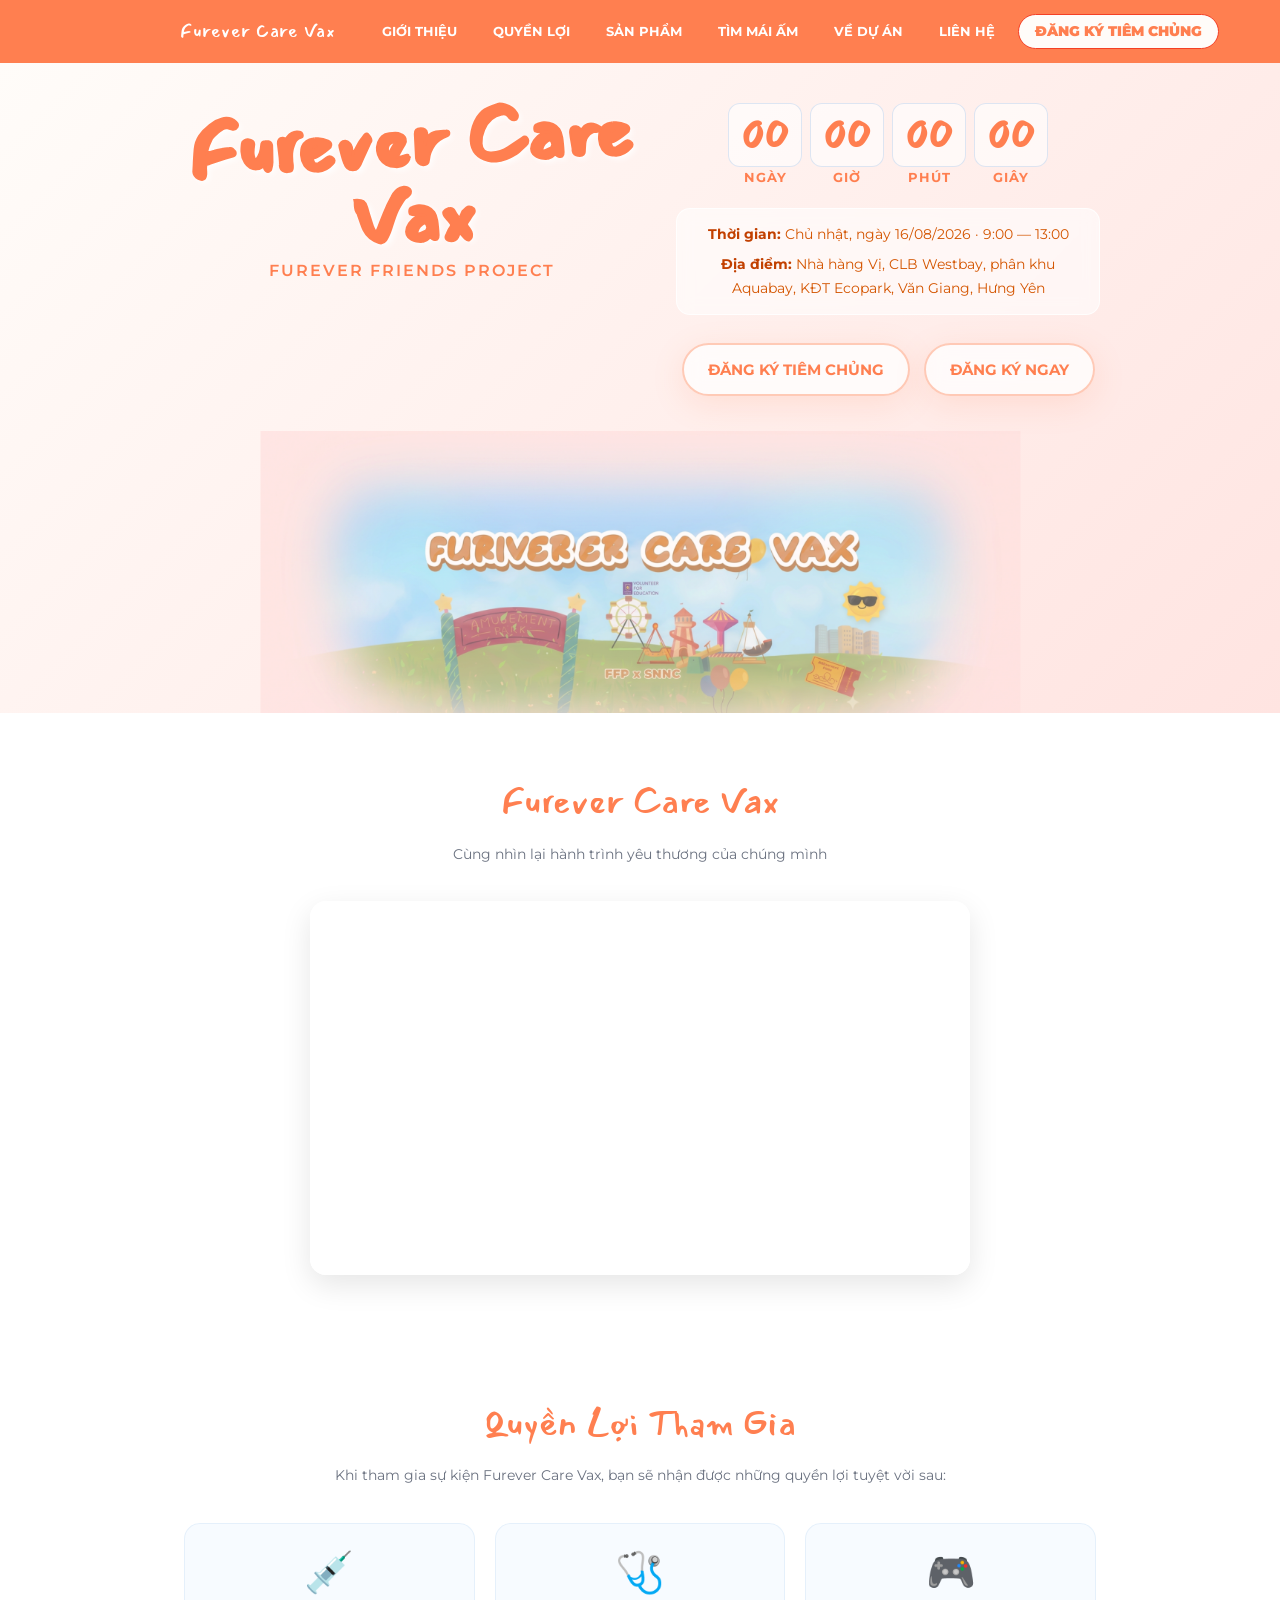
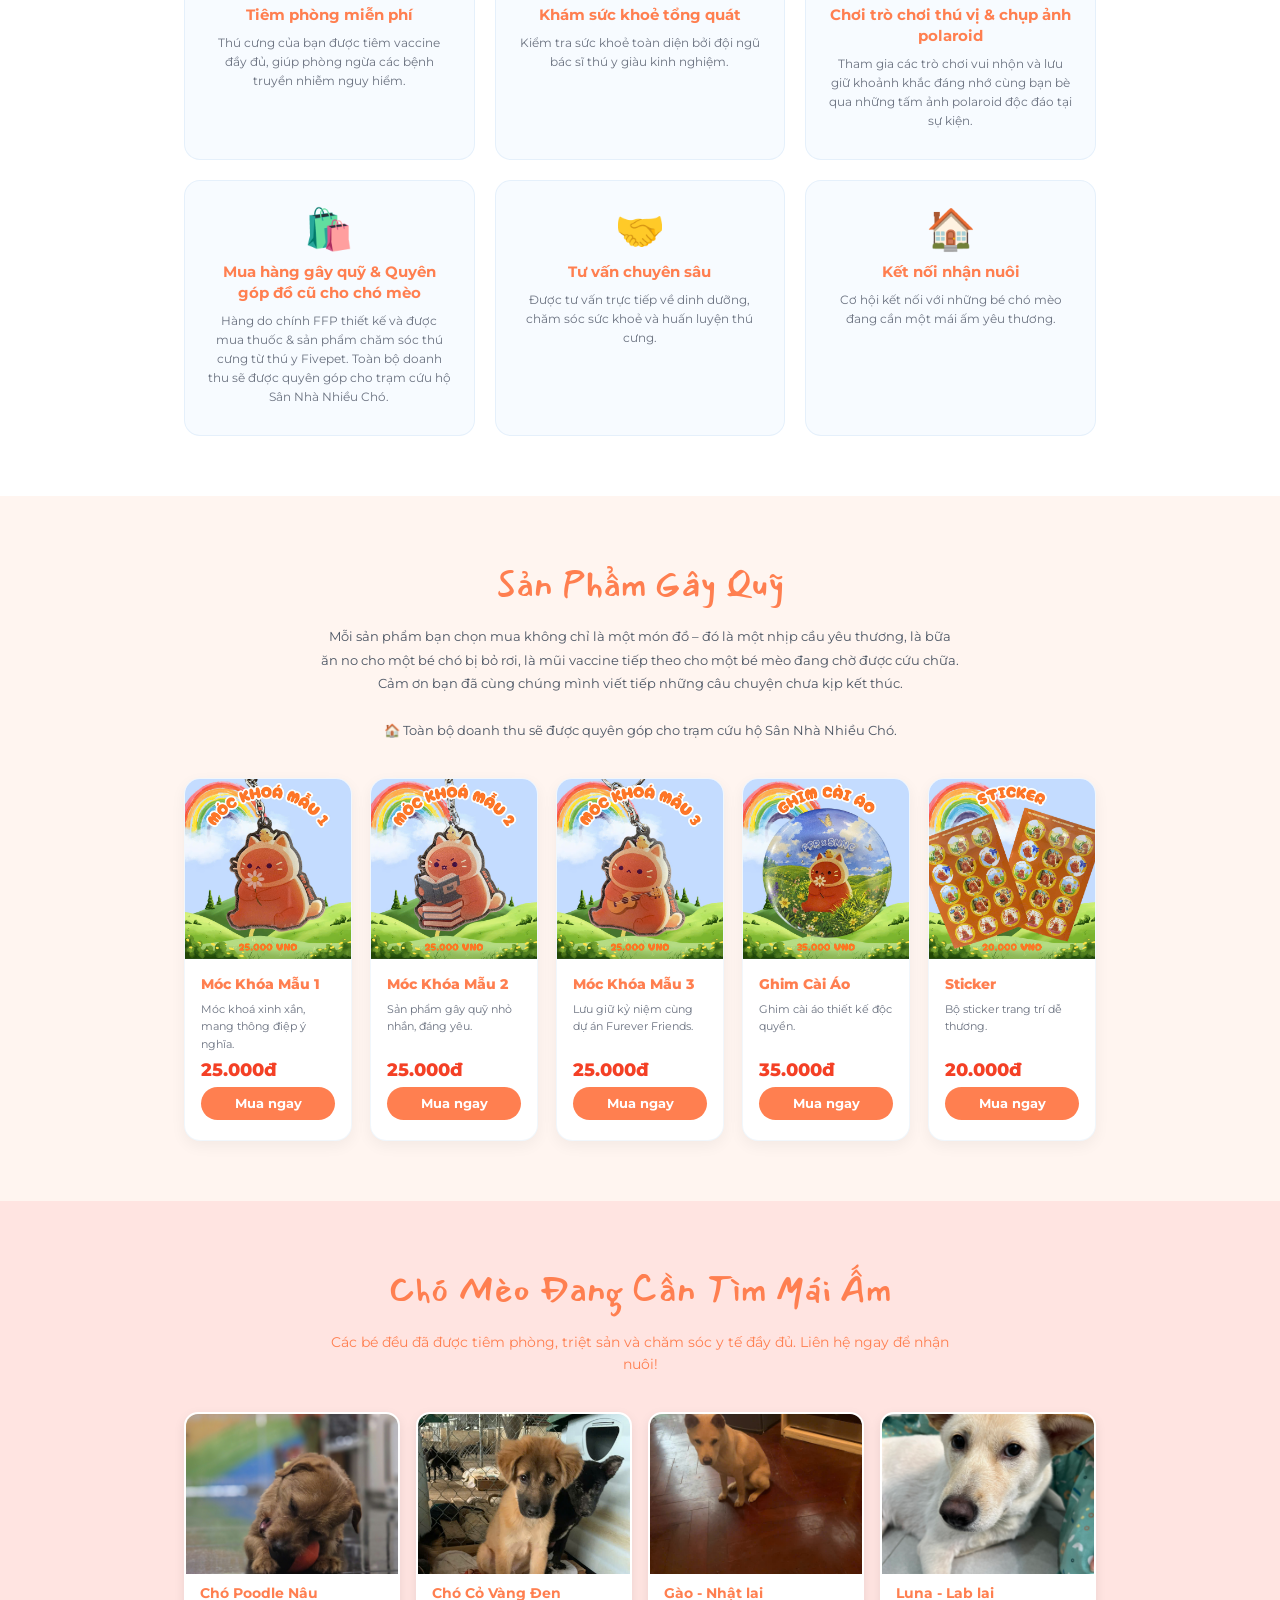
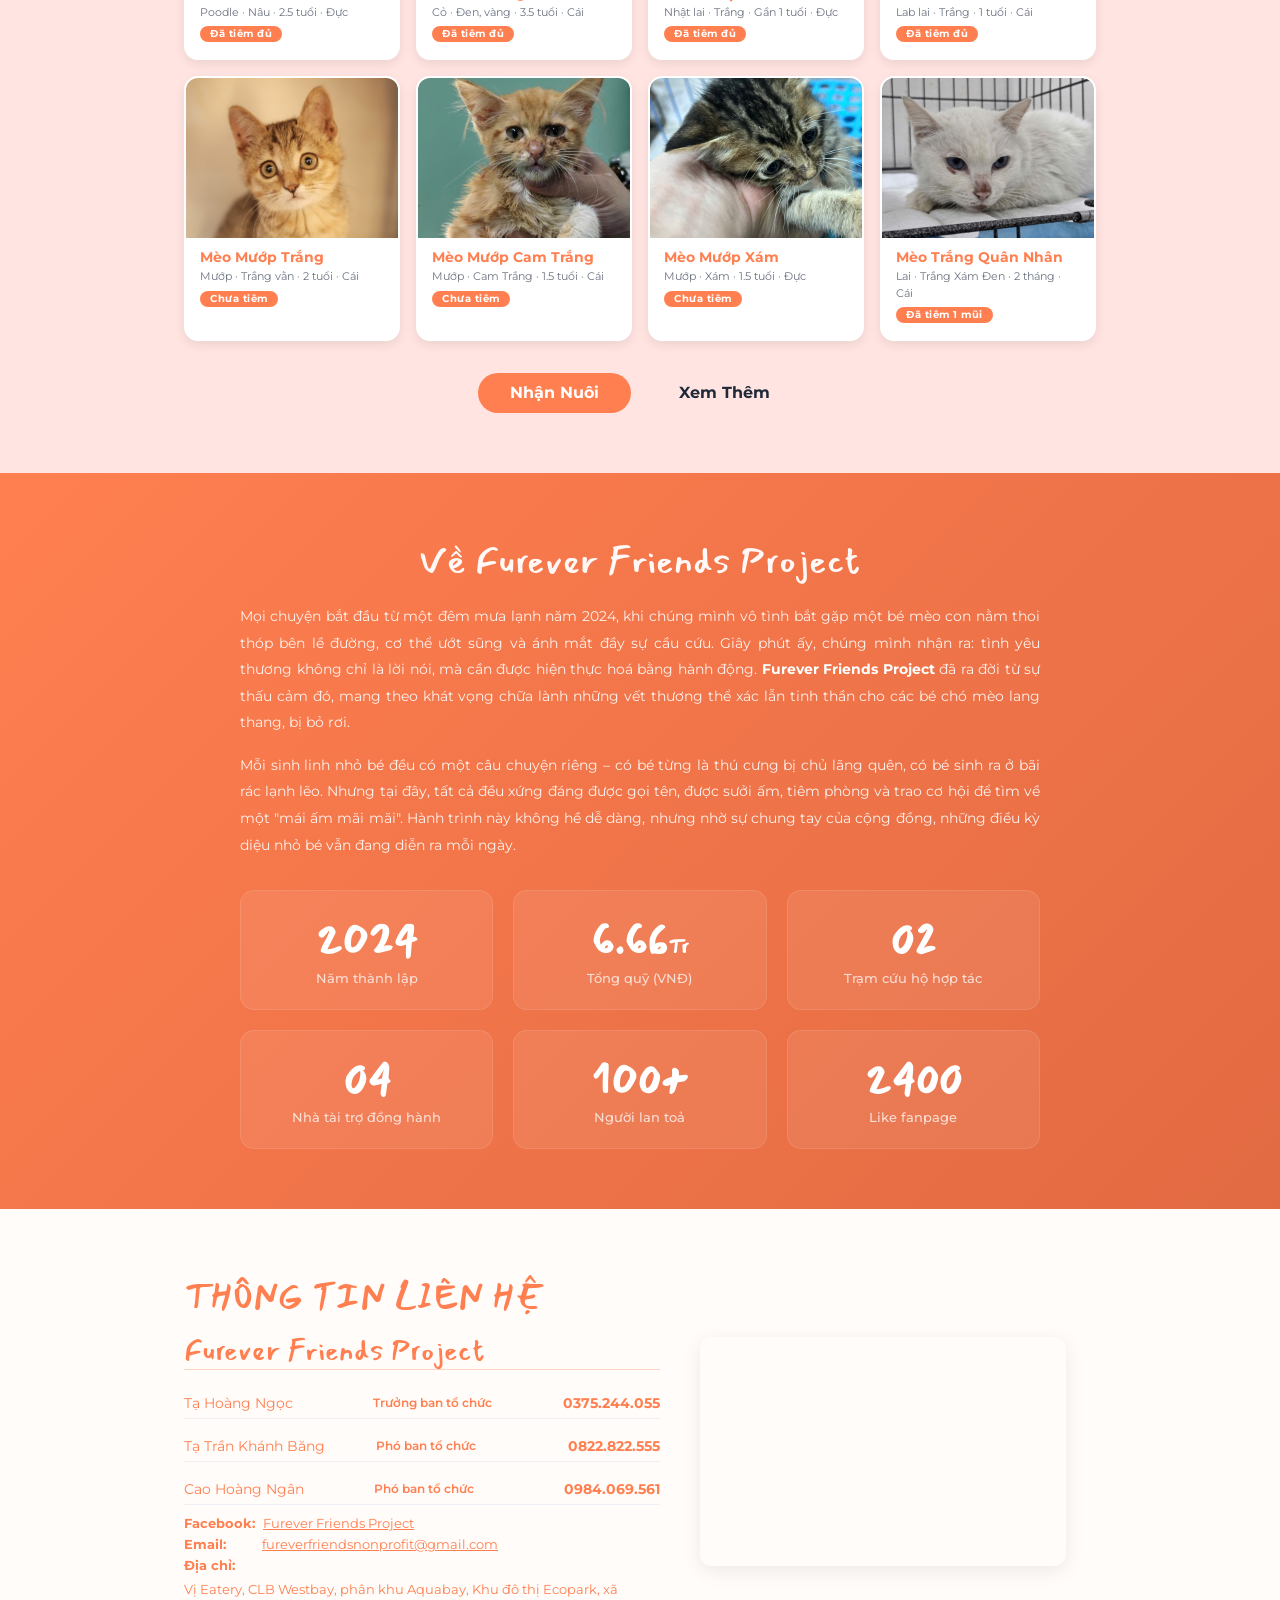
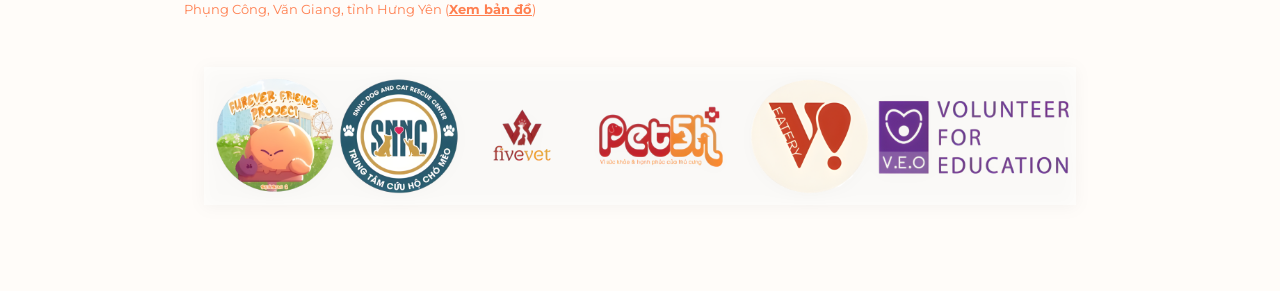
==== commit 299653e3: "Final" ====
--- a/index.html
+++ b/index.html
@@ -33,7 +33,8 @@
         <a href="#TIMMAIAM" class="nav-btn">TÌM MÁI ẤM</a>
         <a href="#VECTOI" class="nav-btn">VỀ DỰ ÁN</a>
         <a href="#LIENHE" class="nav-btn">LIÊN HỆ</a>
-        <a href="https://forms.gle/2smcLdeye2Zicr8T9" target="_blank" class="nav-btn btn-datve">ĐĂNG KÝ TIÊM CHỦNG</a>
+        <a href="https://docs.google.com/forms/d/e/1FAIpQLSdzAmMV7JO-Cm_3Z4qnIRTYPdUPcKvqGkFgp0z1HTB11jdTng/viewform"
+          target="_blank" class="nav-btn btn-datve">ĐĂNG KÝ TIÊM CHỦNG</a>
         <div class="hamburger" id="hamburger">
           <span></span><span></span><span></span>
         </div>
@@ -89,13 +90,16 @@
             <!-- Thông tin thời gian - địa điểm -->
             <div class="hero-info">
               <p><strong>Thời gian:</strong> Chủ nhật, ngày 16/08/2026 · 9:00 — 13:00</p>
-              <p><strong>Địa điểm:</strong> Nhà hàng Vị, CLB Westbay, phân khu Aquabay, KĐT Ecopark, Văn Giang, Hưng Yên</p>
-            </div>
-
-            <!-- 2 nút -->
+              <p><strong>Địa điểm:</strong> Nhà hàng Vị, CLB Westbay, phân khu Aquabay, KĐT Ecopark, Văn Giang, Hưng Yên
+              </p>
+            </div>
+
+            <!-- 2 nút Mua Hàng Ngay + Đặt Hàng (giống Layout Form.html) -->
             <div class="hero-btns">
-              <a href="https://forms.gle/2smcLdeye2Zicr8T9" target="_blank" class="btn-datve-chinh">ĐĂNG KÝ TIÊM CHỦNG</a>
-              <a href="https://forms.gle/2smcLdeye2Zicr8T9" target="_blank" class="btn-datve-chinh">ĐẶT HÀNG</a>
+              <a href="https://docs.google.com/forms/d/e/1FAIpQLSdzAmMV7JO-Cm_3Z4qnIRTYPdUPcKvqGkFgp0z1HTB11jdTng/viewform"
+                target="_blank" class="btn-datve-chinh">ĐĂNG KÝ TIÊM CHỦNG</a>
+              <a href="https://docs.google.com/forms/d/e/1FAIpQLSdzAmMV7JO-Cm_3Z4qnIRTYPdUPcKvqGkFgp0z1HTB11jdTng/viewform"
+                target="_blank" class="btn-datve-chinh btn-order-hang">ĐĂNG KÝ NGAY</a>
             </div>
           </div>
 
@@ -111,11 +115,9 @@
         <p class="section-subtitle">Cùng nhìn lại hành trình yêu thương của chúng mình</p>
         <div class="video-wrapper">
           <div class="video-box">
-            <iframe src="https://www.youtube.com/embed/VnmfjLrX7Iw" 
-              title="YouTube video player" frameborder="0" 
-              allow="accelerometer; autoplay; clipboard-write; encrypted-media; gyroscope; picture-in-picture" 
-              allowfullscreen 
-              style="position:absolute; top:0; left:0; width:100%; height:100%; border-radius:12px;">
+            <iframe src="https://www.youtube.com/embed/VnmfjLrX7Iw" title="YouTube video player" frameborder="0"
+              allow="accelerometer; autoplay; clipboard-write; encrypted-media; gyroscope; picture-in-picture"
+              allowfullscreen style="position:absolute; top:0; left:0; width:100%; height:100%; border-radius:12px;">
             </iframe>
           </div>
         </div>
@@ -145,12 +147,14 @@
           <div class="ql-card">
             <div class="ql-icon">🎮</div>
             <h3 class="ql-title">Chơi trò chơi thú vị &amp; chụp ảnh polaroid</h3>
-            <p class="ql-desc">Tham gia các trò chơi vui nhộn và lưu giữ khoảnh khắc đáng nhớ cùng bạn bè qua những tấm ảnh polaroid độc đáo tại sự kiện.</p>
+            <p class="ql-desc">Tham gia các trò chơi vui nhộn và lưu giữ khoảnh khắc đáng nhớ cùng bạn bè qua những tấm
+              ảnh polaroid độc đáo tại sự kiện.</p>
           </div>
           <div class="ql-card">
             <div class="ql-icon">🛍️</div>
             <h3 class="ql-title">Mua hàng gây quỹ &amp; Quyên góp đồ cũ cho chó mèo</h3>
-            <p class="ql-desc">Hàng do chính FFP thiết kế và được mua thuốc &amp; sản phẩm chăm sóc thú cưng từ thú y Fivepet. Toàn bộ doanh thu sẽ được quyên góp cho trạm cứu hộ Sân Nhà Nhiều Chó.</p>
+            <p class="ql-desc">Hàng do chính FFP thiết kế và được mua thuốc &amp; sản phẩm chăm sóc thú cưng từ thú y
+              Fivepet. Toàn bộ doanh thu sẽ được quyên góp cho trạm cứu hộ Sân Nhà Nhiều Chó.</p>
           </div>
           <div class="ql-card">
             <div class="ql-icon">🤝</div>
@@ -174,7 +178,8 @@
         <p class="section-subtitle">Mỗi sản phẩm bạn chọn mua không chỉ là một món đồ – đó là một nhịp cầu yêu thương,
           là bữa ăn no cho một bé chó bị bỏ rơi, là mũi vaccine tiếp theo cho một bé mèo đang chờ được cứu chữa. Cảm ơn
           bạn đã cùng chúng mình viết tiếp những câu chuyện chưa kịp kết thúc.<br><br>
-          <strong>🏠 Toàn bộ doanh thu sẽ được quyên góp cho trạm cứu hộ Sân Nhà Nhiều Chó.</strong></p>
+          <strong>🏠 Toàn bộ doanh thu sẽ được quyên góp cho trạm cứu hộ Sân Nhà Nhiều Chó.</strong>
+        </p>
 
         <div class="sanpham-grid">
           <div class="sp-card">
@@ -310,11 +315,13 @@
     <div id="LIENHE" class="ladi-section">
       <div class="ladi-section-background"></div>
       <div class="ladi-container">
-        <h2 class="section-title-mansalva" style="font-size:30px;color:#1D75CD;text-align:left;">THÔNG TIN LIÊN HỆ</h2>
+        <h2 class="section-title-mansalva" style="font-size:35px;color:#ff7f50;text-align:left;">THÔNG TIN LIÊN
+          HỆ</h2>
 
         <div class="contact-layout">
           <div class="contact-left">
-            <h3 class="contact-org-name">Furever Friends Project</h3>
+            <h3 class="contact-org-name" style="font-family:'Mansalva',cursive; color:#ff7f50; font-size:28px;">
+              Furever Friends Project</h3>
             <div class="contact-line"></div>
 
             <div class="contact-person">
@@ -345,8 +352,8 @@
             </div>
             <div class="contact-row">
               <span class="contact-label">Địa chỉ:</span>
-              <span class="contact-text">Vị Eatery, CLB Westbay, phân khu Aquabay, Khu đô thị Ecopark, xã Phụng Công, Văn Giang, tỉnh Hưng Yên (<a
-                  href="https://maps.app.goo.gl/L2q5T82XnoViYhaW6?g_st=ic" target="_blank"
+              <span class="contact-text">Vị Eatery, CLB Westbay, phân khu Aquabay, Khu đô thị Ecopark, xã Phụng Công,
+                Văn Giang, tỉnh Hưng Yên (<a href="https://maps.app.goo.gl/L2q5T82XnoViYhaW6?g_st=ic" target="_blank"
                   style="color:#ff7f50;text-decoration:underline;font-weight:bold;">Xem bản đồ</a>)</span>
             </div>
           </div>
--- a/style.css
+++ b/style.css
@@ -57,12 +57,13 @@
 /* Căn giữa ảnh nền bằng left: 50% và transform, và đặt sát đáy */
 .btn-bgr-bg{
   position:absolute;
-  width:1011px;
+  width:100%;
+  max-width:1011px;
   height:282px;
   bottom: 0;        /* Cố định sát đáy section, không còn lơ lửng */
   left: 50%;        /* Đưa ra giữa */
   transform: translateX(-50%); /* Căn giữa chính xác */
-  background:url("images/Bgr.png") no-repeat center bottom / cover; /* focus vào phần dưới ảnh */
+  background:url("images/Bgr.png") no-repeat center bottom / contain; /* Hiển thị full ảnh */
   pointer-events:none;
   z-index:0;
   opacity:0.75;
@@ -95,7 +96,7 @@
 }
 
 .hero-title-box{text-align:center}
-.hero-title-main{font-family:'Mansalva',cursive;font-size:64px;font-weight:700;color:#ff7f50;line-height:1;transform:rotate(-3deg);text-shadow:3px 3px 6px rgba(255,255,255,0.9),0px 0px 5px rgba(255,255,255,0.8);-webkit-text-stroke:1px #ff7f50;display:inline-block}
+.hero-title-main{font-family:'Mansalva',cursive;font-size:76px;font-weight:900;color:#ff7f50;line-height:1;transform:rotate(-3deg);text-shadow:3px 3px 6px rgba(255,255,255,0.9),0px 0px 5px rgba(255,255,255,0.8);-webkit-text-stroke:2px #ff7f50;display:inline-block}
 .hero-subtitle{font-family:'Montserrat',sans-serif;font-weight:600;font-size:16px;color:#ff7f50;margin-top:8px;letter-spacing:2px;text-transform:uppercase}
 
 /* Countdown */
@@ -236,7 +237,7 @@
 
 .contact-person{display:grid;grid-template-columns:1fr 1fr auto;gap:8px;align-items:center;margin-bottom:12px;padding:8px 0;border-bottom:1px solid rgba(29,117,205,0.08)}
 .cp-name{font-family:'Montserrat',sans-serif;font-size:14px;color:#ff7f50}
-.cp-role{font-size:12px;color:#6b7280;font-weight:500}
+.cp-role{font-size:12px;color:#ff7f50;font-weight:600}
 .cp-phone{font-weight:700;font-size:14px;color:#ff7f50;text-align:right;transition:color 0.2s}
 .cp-phone:hover{color:#f44025}
 
@@ -395,7 +396,7 @@
   padding: 40px 20px 24px;
 }
 .footer-logo {
-  max-width: 350px;
+  max-width: 1050px;
   width: 100%;
   height: auto;
   opacity: 1;
